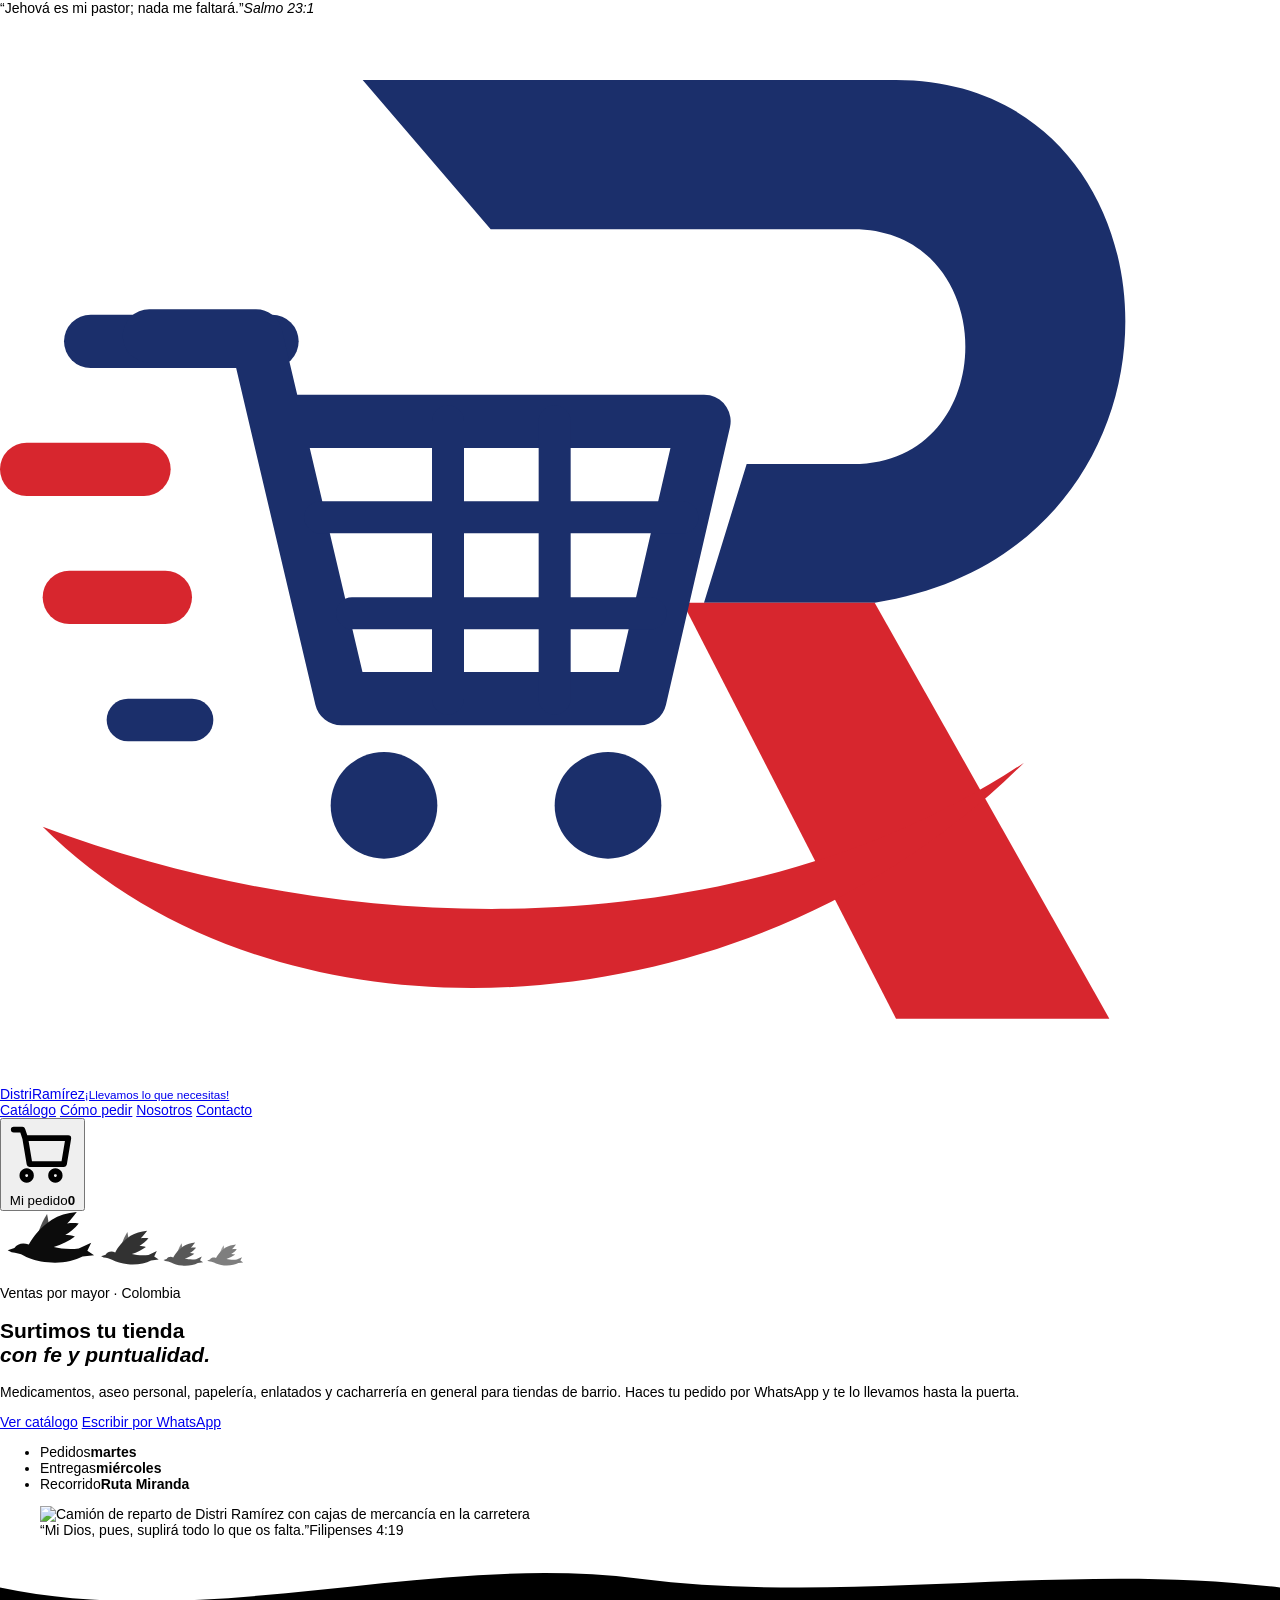
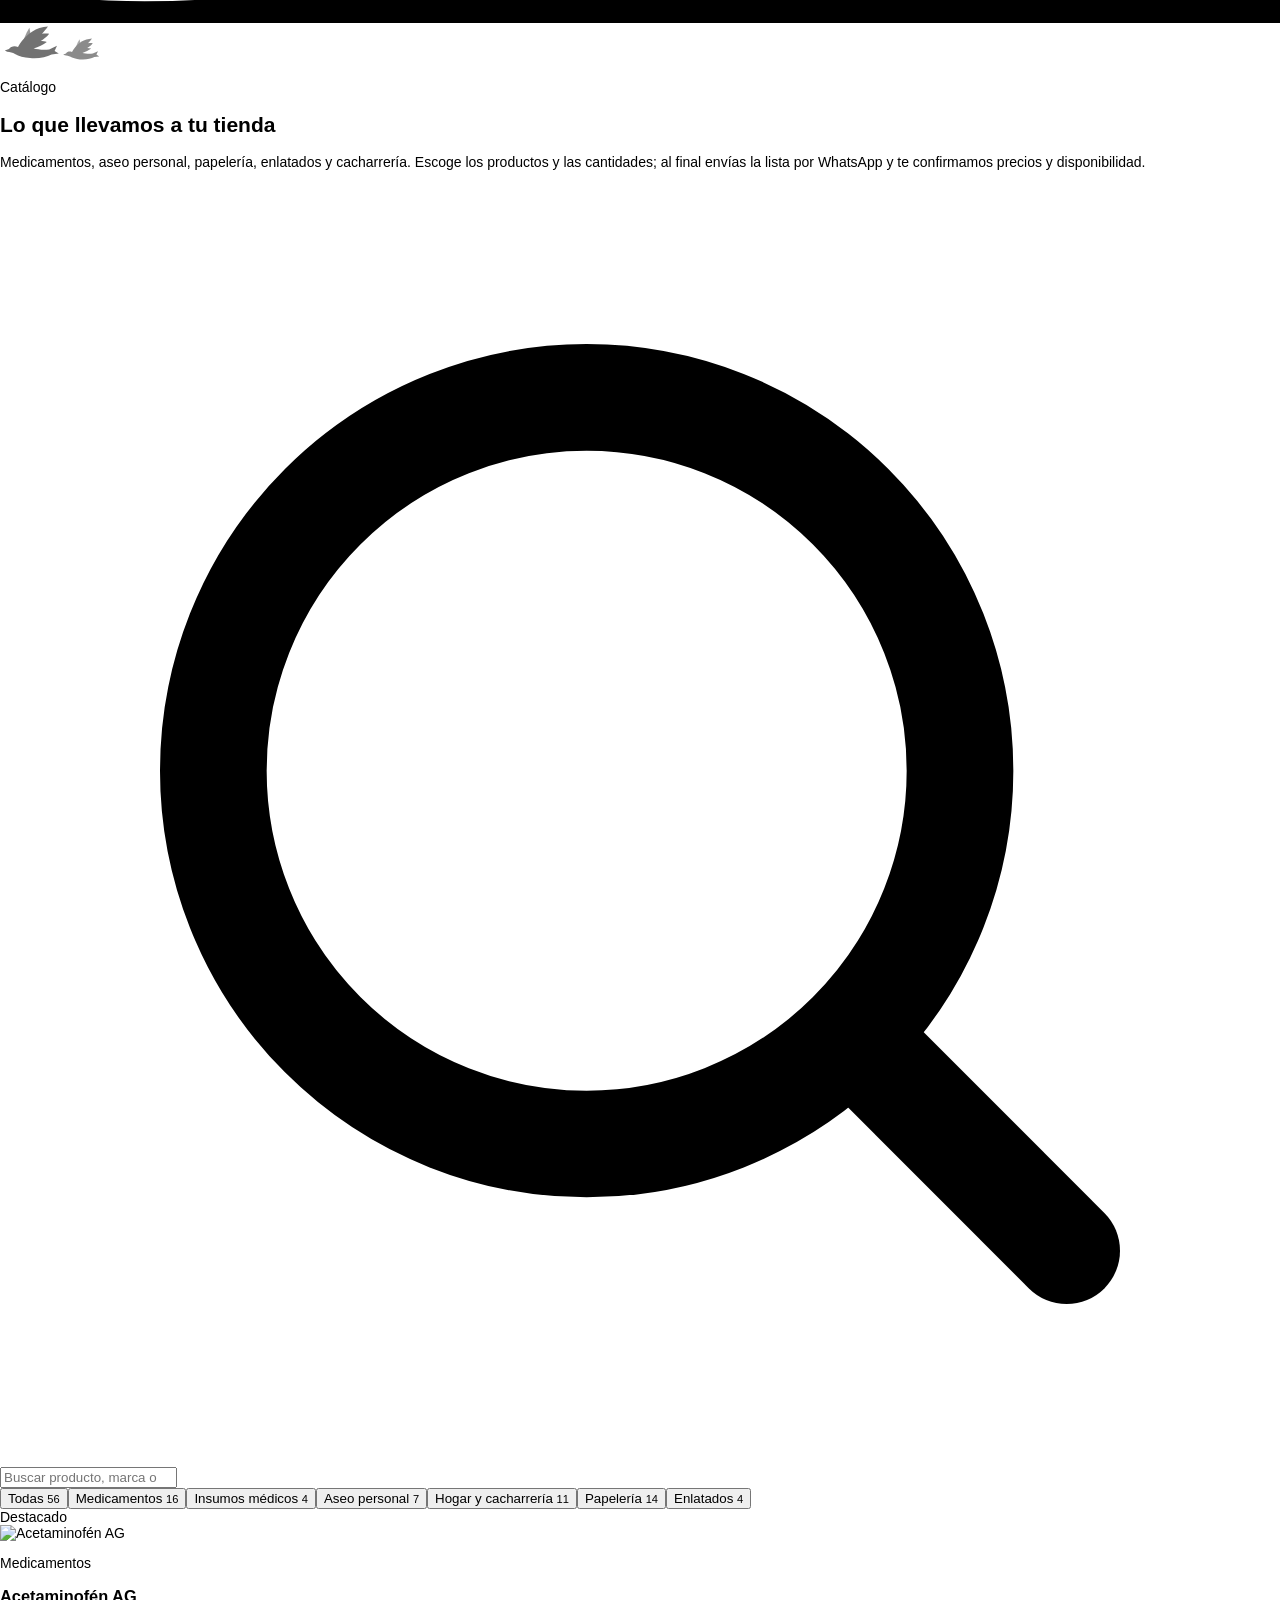
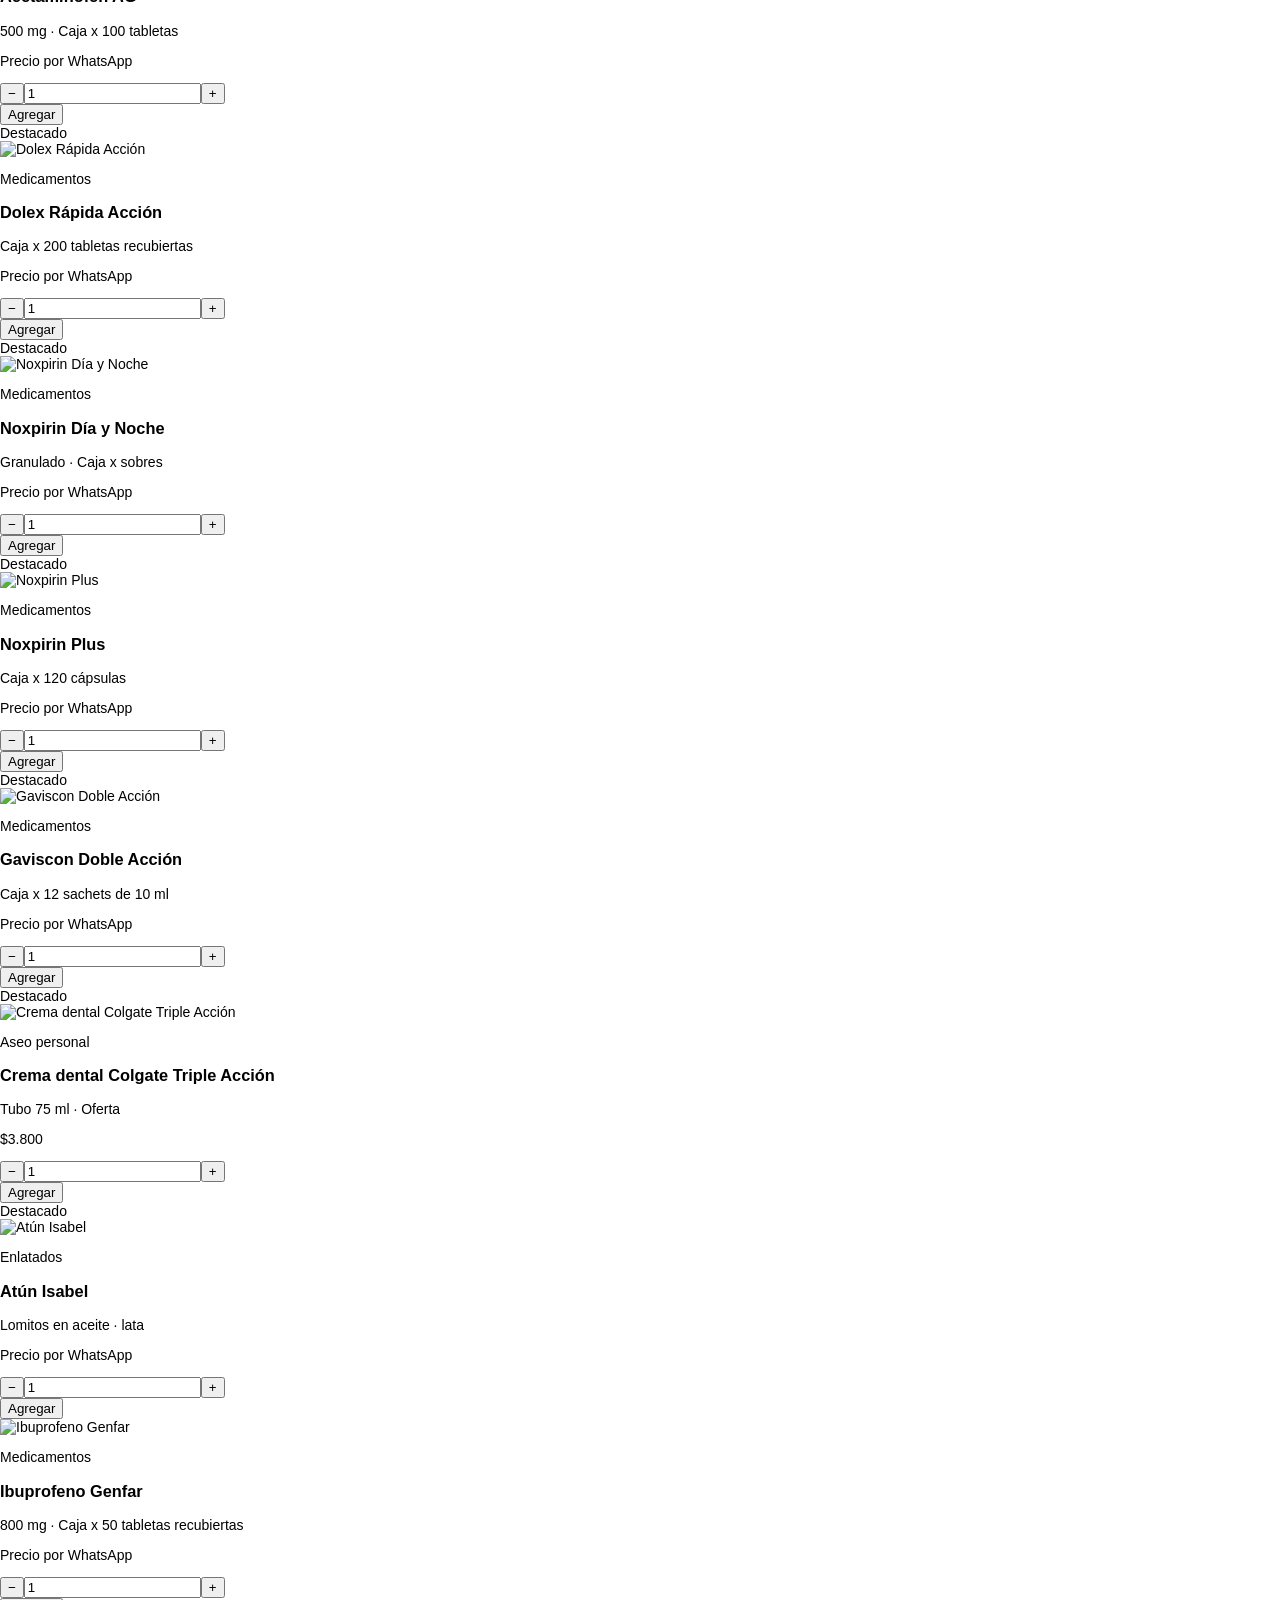
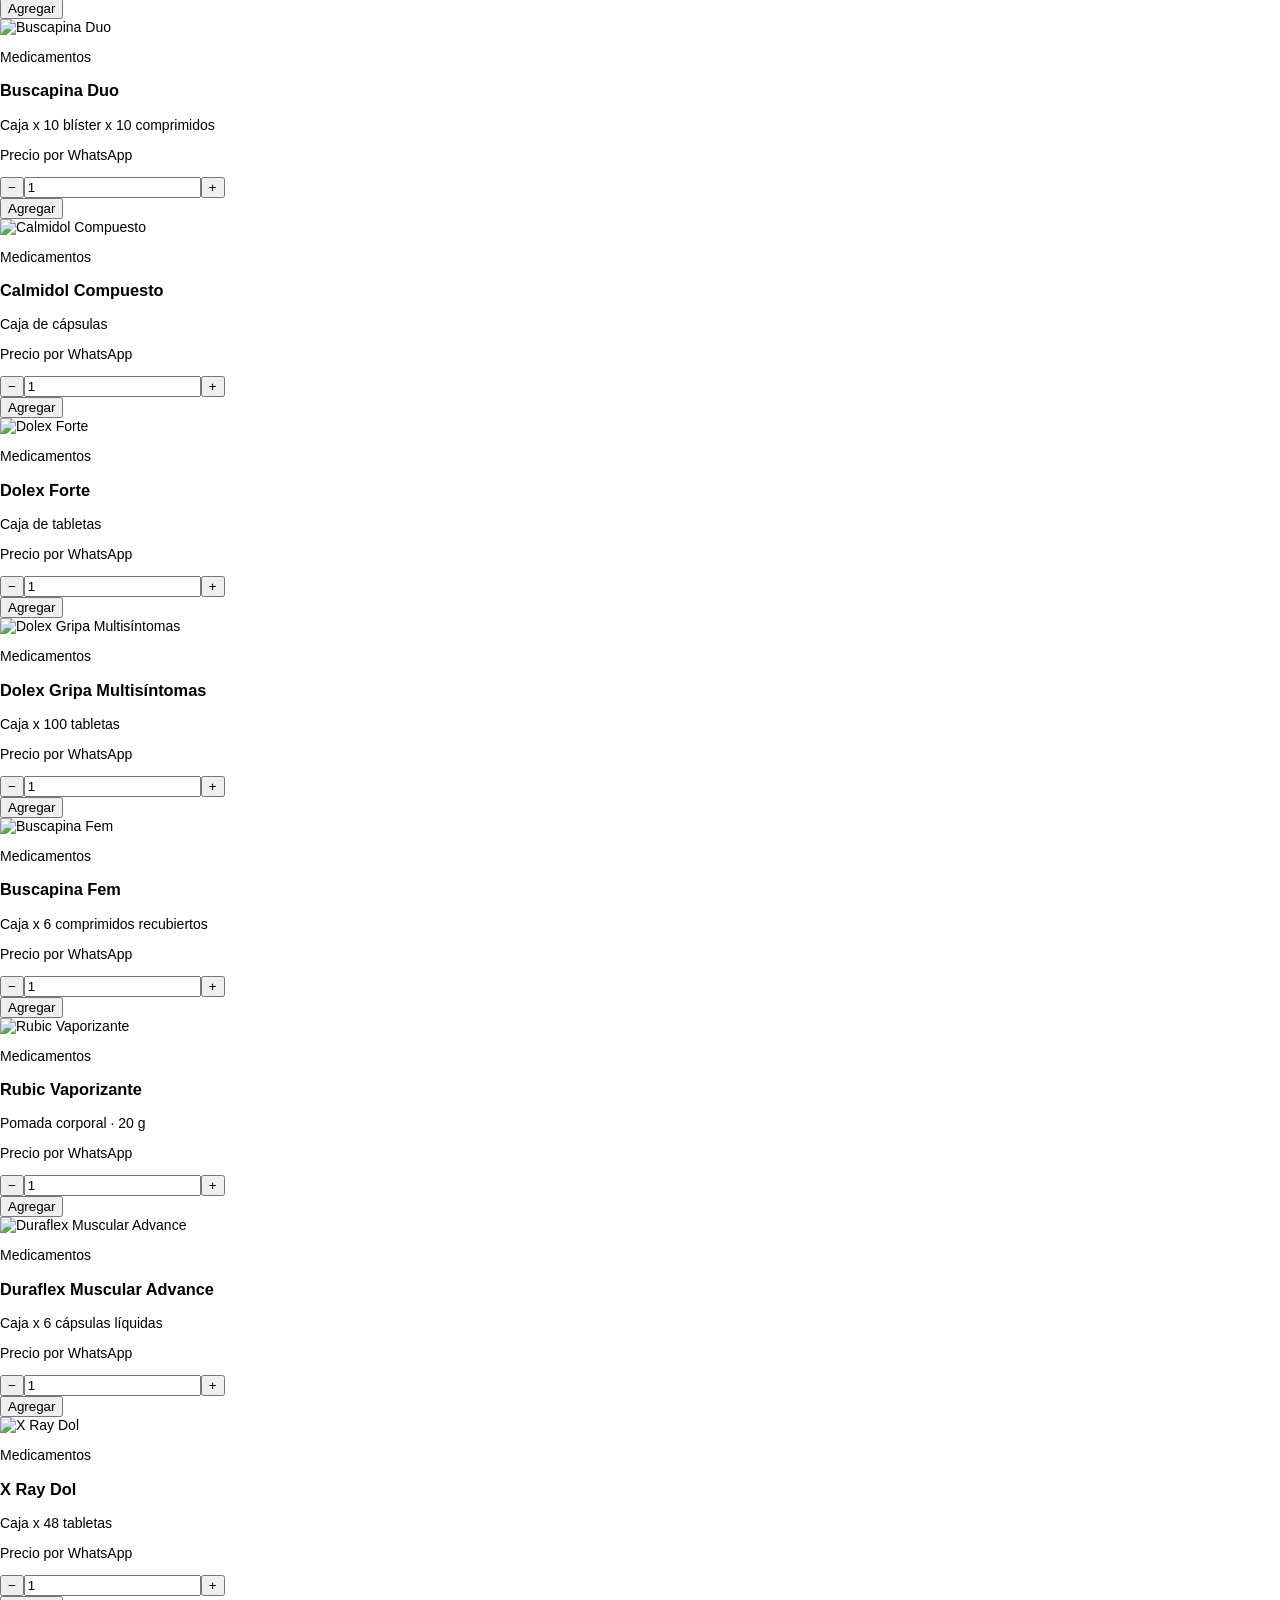
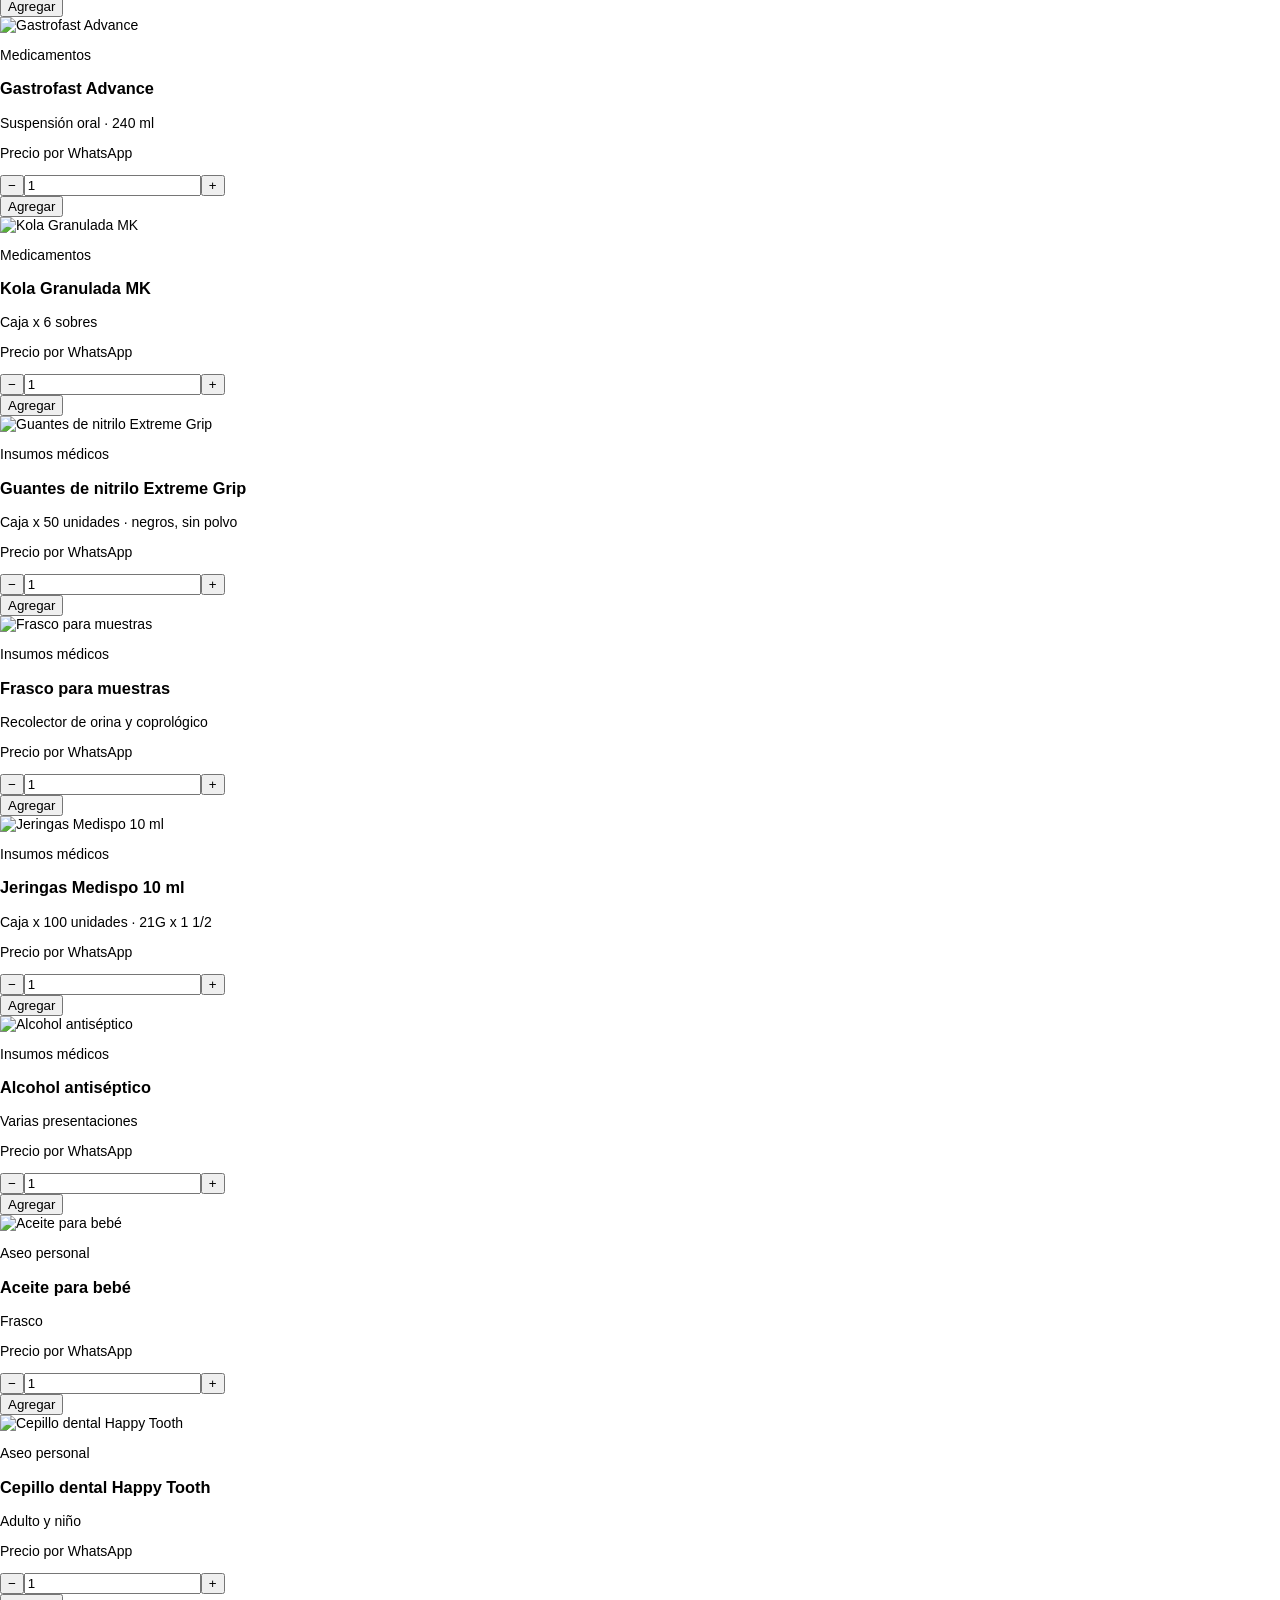
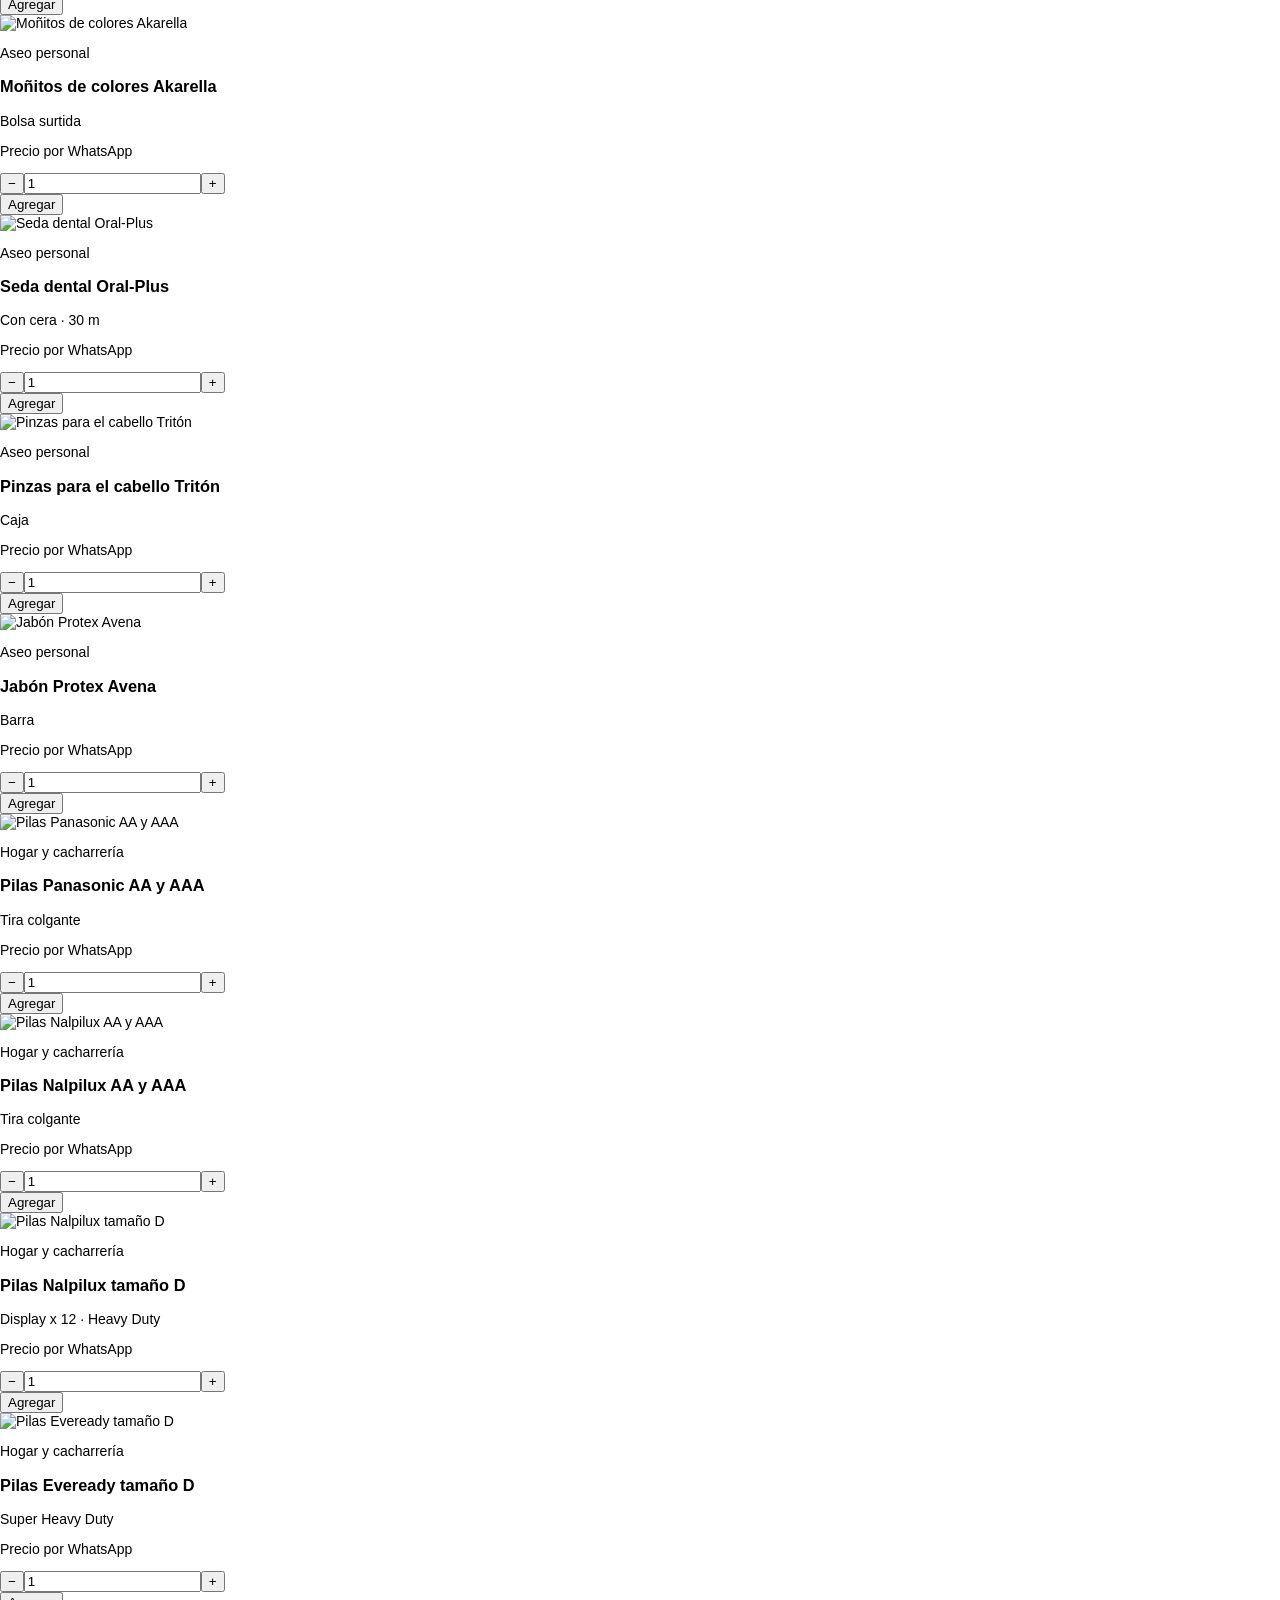
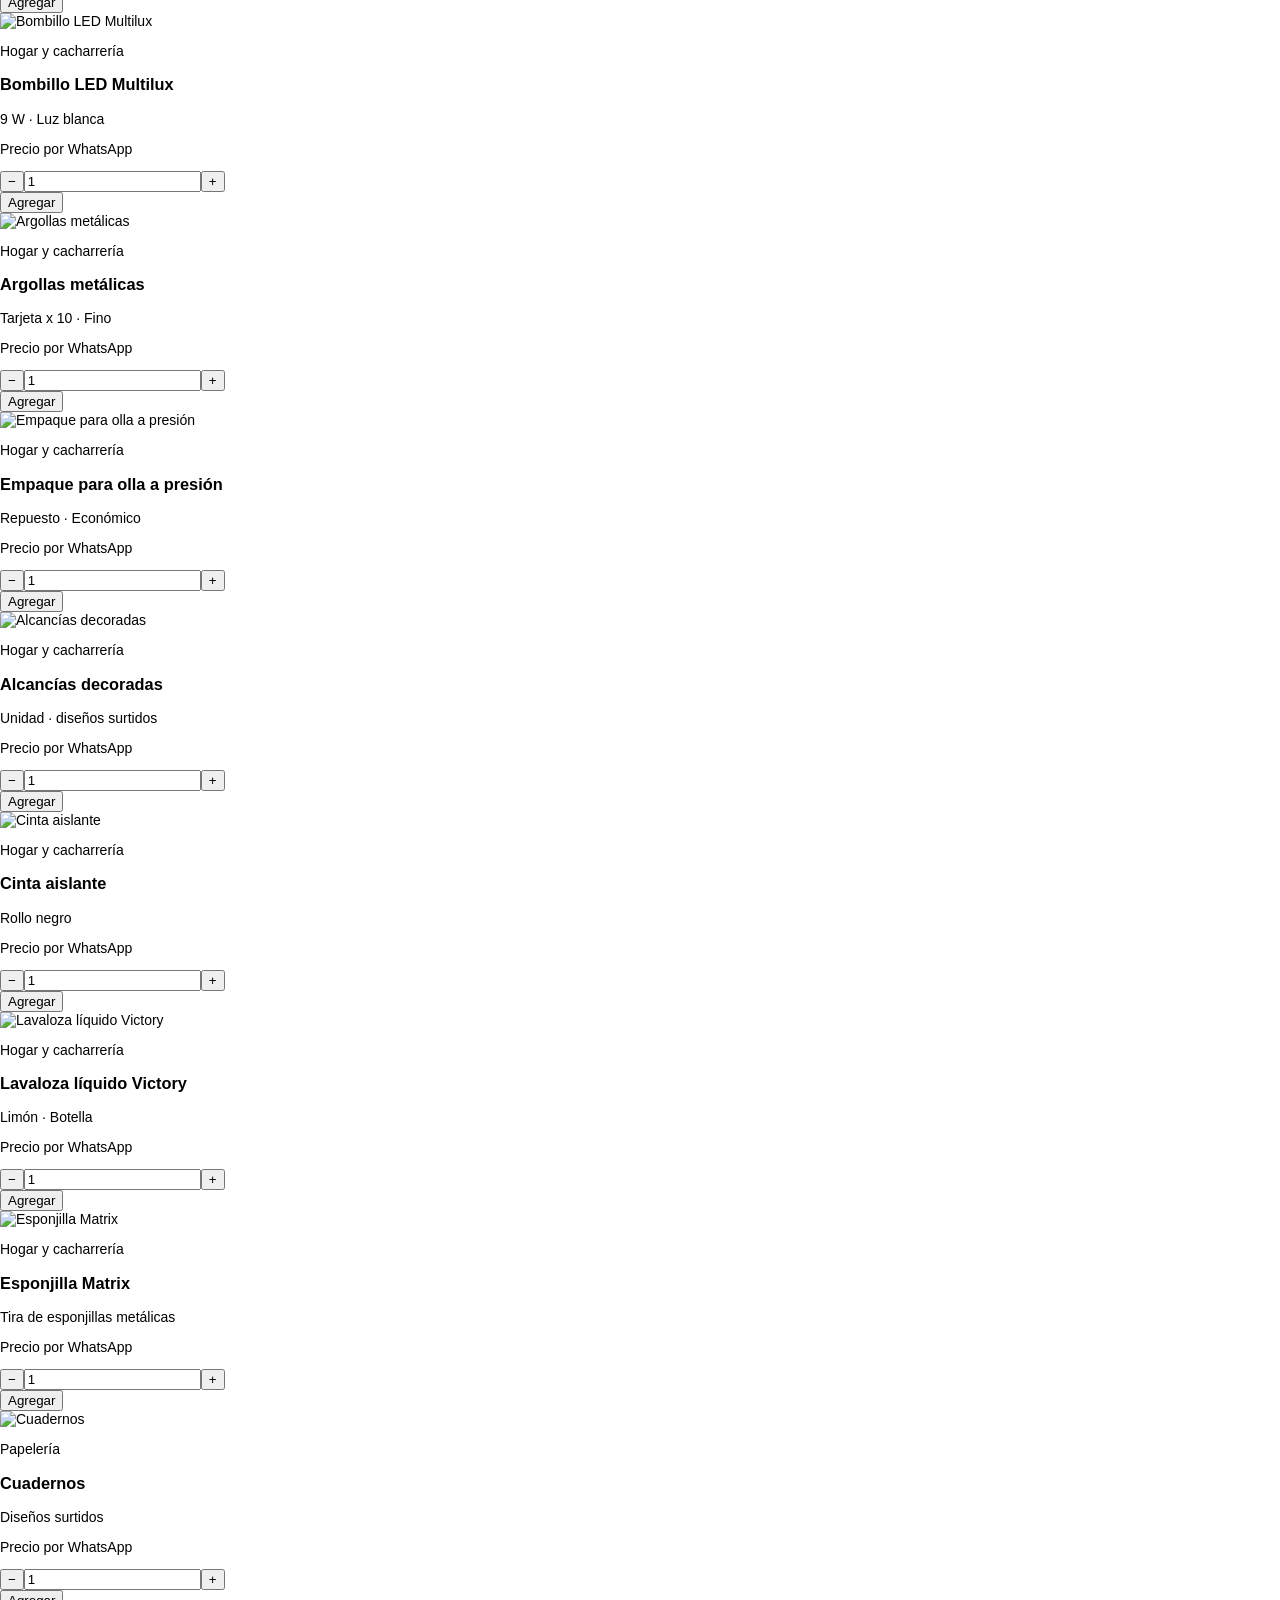
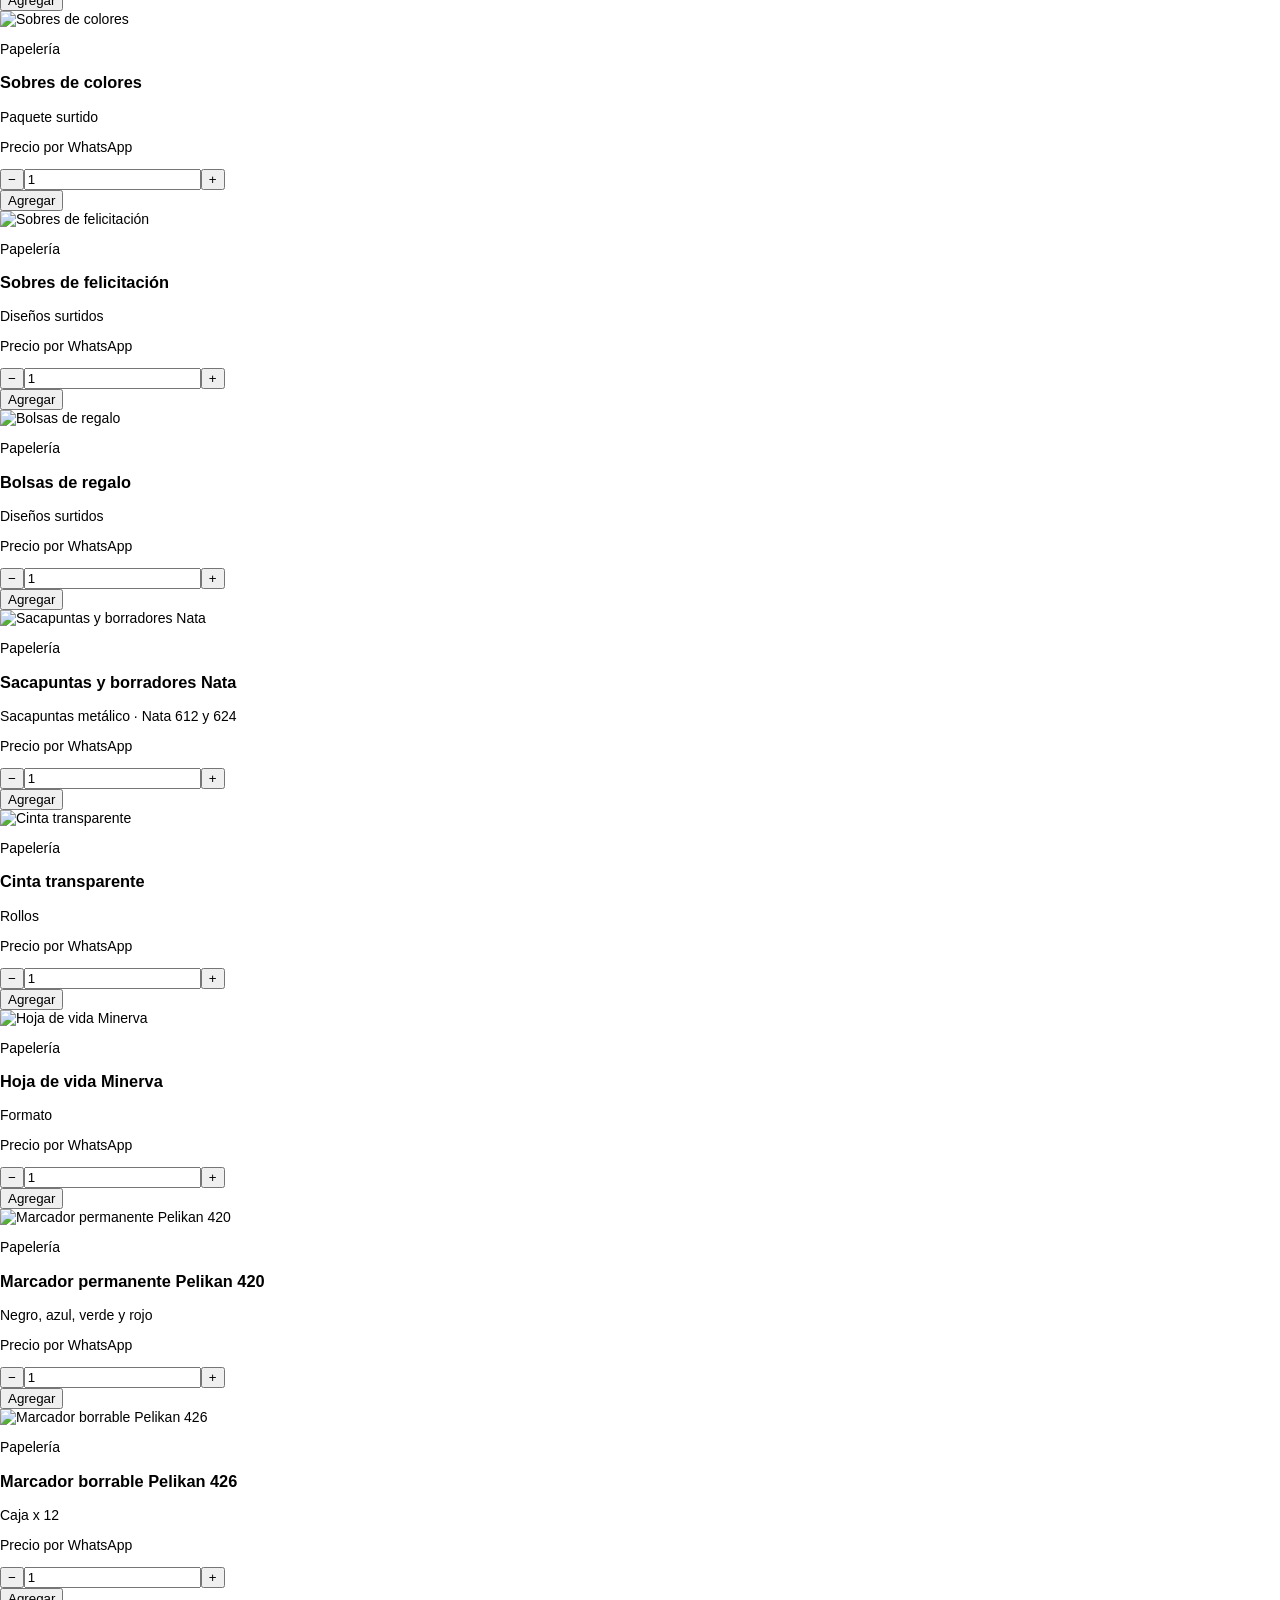
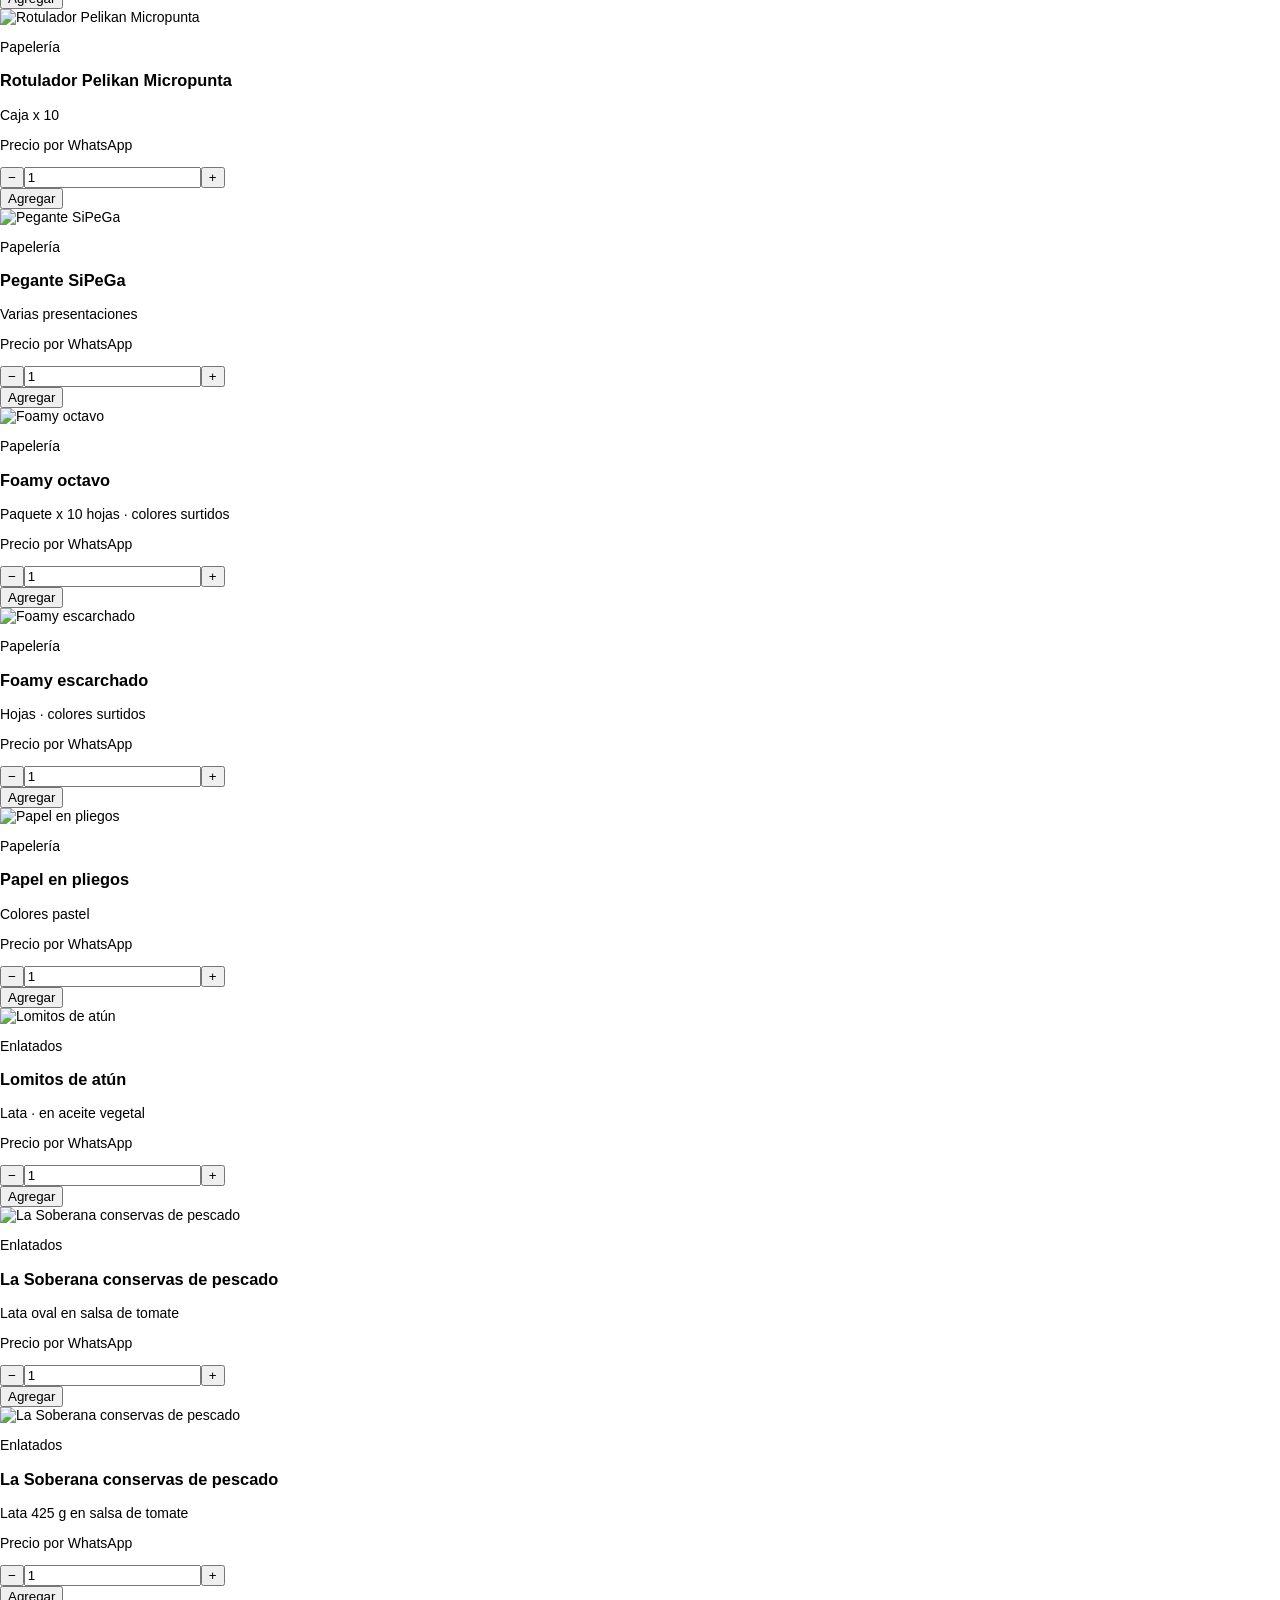
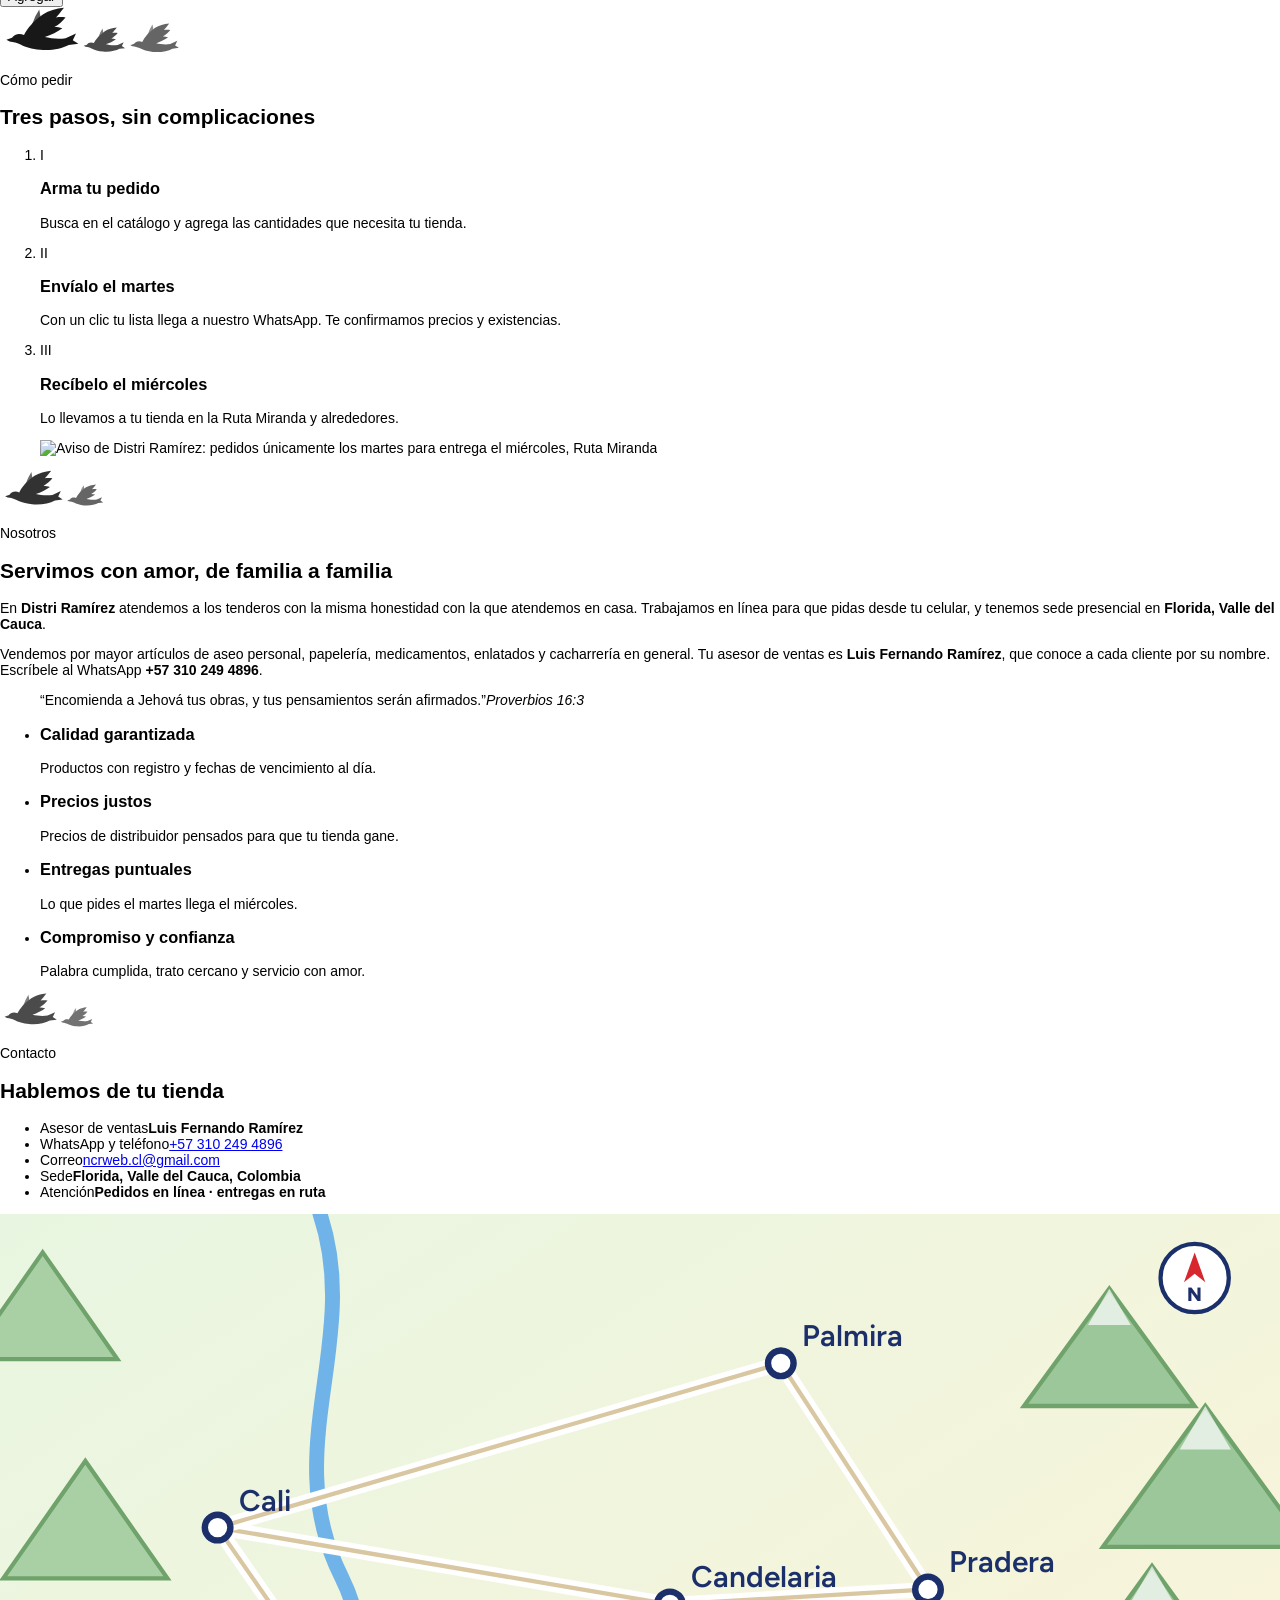
==== index.html @ 51fc9fd4 "Add files via upload" ====
<!doctype html><html><head><meta charset=utf8><meta name=viewport content="width=device-width,initial-scale=1,viewport-fit=cover"><style>:root{color-scheme:light;box-sizing:border-box;padding-top:env(safe-area-inset-top,0px);padding-bottom:env(safe-area-inset-bottom,0px)}html{scroll-padding-top:env(safe-area-inset-top,0px)}body{margin:0;padding:0;font:14px -apple-system,BlinkMacSystemFont,sans-serif;background:#fff;color:#000}img{max-width:100%}[hidden]:not([hidden=until-found i]){display:none!important}</style></head><body>
<title>Distri Ramírez</title>
<meta name="description" content="Distri Ramírez: distribuidora de medicamentos de venta libre, insumos y despensa para tiendas de barrio en Colombia. Sede en Florida, Valle del Cauca. Pedidos por WhatsApp.">
<meta name="theme-color" content="#18233f">
<meta property="og:title" content="Distri Ramírez · ¡Llevamos lo que necesitas!">
<meta property="og:description" content="Surtimos tu tienda con fe y puntualidad. Pedidos por WhatsApp.">
<meta property="og:image" content="img/camion-portada.jpg">
<link rel="icon" href="img/logo.svg" type="image/svg+xml">
<link rel="preconnect" href="https://fonts.googleapis.com">
<link rel="preconnect" href="https://fonts.gstatic.com" crossorigin>
<link href="https://fonts.googleapis.com/css2?family=Cormorant+Garamond:ital,wght@0,500;0,600;0,700;1,500;1,600&family=Figtree:ital,wght@0,400;0,500;0,600;0,700;1,700;1,800;1,900&display=swap" rel="stylesheet">
<link rel="stylesheet" href="css/estilos.css">

<div class="cinta">
  <span>“Jehová es mi pastor; nada me faltará.”</span><em>Salmo 23:1</em>
</div>

<header class="cabecera">
  <a class="marca" href="#inicio" aria-label="Distri Ramírez, inicio">
    <svg class="marca-r" viewBox="0 0 120 100" aria-hidden="true"><g fill="#d7262e"><rect x="0" y="40" width="16" height="5" rx="2.5"/><rect x="4" y="52" width="14" height="5" rx="2.5"/></g><g fill="#1b2f6b"><rect x="6" y="28" width="22" height="5" rx="2.5"/><rect x="10" y="64" width="10" height="4" rx="2"/></g><path d="M34 6H84C112 6 114 50 82 55H66L70 42H80C94 42 94 20 80 20H46Z" fill="#1b2f6b"/><path d="M64 55H82L104 94H84Z" fill="#d7262e"/><path d="M4 76C26 98 70 96 96 70C72 86 36 88 4 76Z" fill="#d7262e"/><g fill="none" stroke="#1b2f6b" stroke-width="5" stroke-linejoin="round" stroke-linecap="round"><path d="M14 30H24L32 64H60L66 38H27"/><path d="M30 47H64M33 56H61M42 38V64M52 38V64" stroke-width="3"/></g><circle cx="36" cy="74" r="5" fill="#1b2f6b"/><circle cx="57" cy="74" r="5" fill="#1b2f6b"/></svg>
    <span class="marca-texto"><span class="m-distri">Distri</span><span class="m-ramirez">Ramírez</span><small>¡Llevamos lo que necesitas!</small></span>
  </a>
  <nav class="menu" aria-label="Principal">
    <a href="#catalogo">Catálogo</a>
    <a href="#como-pedir">Cómo pedir</a>
    <a href="#nosotros">Nosotros</a>
    <a href="#contacto">Contacto</a>
  </nav>
  <button class="btn-pedido" id="abrirPedido" aria-label="Ver mi pedido">
    <svg viewBox="0 0 24 24" aria-hidden="true"><path d="M6 6h15l-1.5 9h-12zM6 6L5 3H2m6 16a1.5 1.5 0 1 0 0 .01M18 19a1.5 1.5 0 1 0 0 .01" fill="none" stroke="currentColor" stroke-width="2" stroke-linecap="round" stroke-linejoin="round"/></svg>
    <span>Mi pedido</span><b id="contador">0</b>
  </button>
</header>

<main id="inicio">

  <div class="cielo">
  <svg width="0" height="0" style="position:absolute" aria-hidden="true"><defs><symbol id="paloma" viewBox="0 0 100 60"><path opacity=".72" d="M36 38 C38 26 42 14 49 3 C51 12 52 22 50 32 Z"/><path d="M8 41 L15 38.5 C18 34 24 32.5 30 35 C34 27 42 17 54 9 C61 4.5 70 2 80 1 C76 6 73 10 70 13 C74 12.5 78 12.5 82 13 C78 18 73 22 68 25 C71 25 75 25.5 78 26.5 C72 31 64 35 56 37.5 C63 39 72 40.5 82 39 L95 33 L91 41.5 L98 46 L86 47.5 C77 52 64 55 50 53.5 C40 52.5 31 50 25 46.5 C21 44.5 17 43.5 12 43 Z"/></symbol></defs></svg><div class="palomas-capa" aria-hidden="true"><svg class="paloma" style="left:42%;top:8%;width:96px;opacity:0.95" viewBox="0 0 100 60"><use href="#paloma"/></svg><svg class="paloma vuelta" style="left:78%;top:4%;width:64px;opacity:0.8" viewBox="0 0 100 60"><use href="#paloma"/></svg><svg class="paloma" style="left:88%;top:30%;width:44px;opacity:0.65" viewBox="0 0 100 60"><use href="#paloma"/></svg><svg class="paloma vuelta" style="left:6%;top:70%;width:40px;opacity:0.5" viewBox="0 0 100 60"><use href="#paloma"/></svg></div>
  <section class="portada">
    <div class="portada-texto">
      <p class="sobretitulo">Ventas por mayor · Colombia</p>
      <h1>Surtimos tu tienda<br><i>con fe y puntualidad.</i></h1>
      <p class="intro">Medicamentos, aseo personal, papelería, enlatados y cacharrería en general para tiendas de barrio. Haces tu pedido por WhatsApp y te lo llevamos hasta la puerta.</p>
      <div class="acciones">
        <a class="btn btn-oro" href="#catalogo">Ver catálogo</a>
        <a class="btn btn-linea" id="waPortada" href="#" target="_blank" rel="noopener">Escribir por WhatsApp</a>
      </div>
      <ul class="calendario">
        <li><span>Pedidos</span><strong data-cfg="diaPedidos">martes</strong></li>
        <li><span>Entregas</span><strong data-cfg="diaEntrega">miércoles</strong></li>
        <li><span>Recorrido</span><strong data-cfg="ruta">Ruta Miranda</strong></li>
      </ul>
    </div>
    <figure class="portada-vitral">
      <span class="foto-brillo"><img class="foto-camion" src="img/camion-portada.jpg" alt="Camión de reparto de Distri Ramírez con cajas de mercancía en la carretera" width="1230" height="735"><span class="sol-brillo" aria-hidden="true"></span><span class="destello" aria-hidden="true"></span></span>
      <figcaption>“Mi Dios, pues, suplirá todo lo que os falta.”<span>Filipenses 4:19</span></figcaption>
    </figure>
  </section>
  <svg class="ola" viewBox="0 0 1440 80" preserveAspectRatio="none" aria-hidden="true"><path d="M0 40 C240 90 480 0 720 30 C960 60 1200 10 1440 40 V80 H0Z"/></svg>
</div>

  <div class="banda banda-catalogo">
  <div class="rayos"></div><div class="palomas-capa" aria-hidden="true"><svg class="paloma vuelta" style="left:86%;top:3%;width:60px;opacity:0.55" viewBox="0 0 100 60"><use href="#paloma"/></svg><svg class="paloma" style="left:3%;top:10%;width:40px;opacity:0.45" viewBox="0 0 100 60"><use href="#paloma"/></svg></div>
  <section class="seccion" id="catalogo">
    <div class="titulo-seccion">
      <p class="sobretitulo">Catálogo</p>
      <h2>Lo que llevamos a tu tienda</h2>
      <p>Medicamentos, aseo personal, papelería, enlatados y cacharrería. Escoge los productos y las cantidades; al final envías la lista por WhatsApp y te confirmamos precios y disponibilidad.</p>
    </div>

    <div id="avisoBorrador" class="aviso-borrador" hidden>
      Estás viendo cambios que aún no se han publicado (solo se ven en este equipo).
      <a href="admin.html">Ir a administración</a>
    </div>

    <div class="herramientas">
      <label class="buscador">
        <svg viewBox="0 0 24 24" aria-hidden="true"><circle cx="11" cy="11" r="7" fill="none" stroke="currentColor" stroke-width="2"/><path d="M20 20l-4-4" stroke="currentColor" stroke-width="2" stroke-linecap="round"/></svg>
        <input id="buscar" type="search" placeholder="Buscar producto, marca o presentación…" aria-label="Buscar producto">
      </label>
    </div>
    <div class="categorias" id="categorias" role="tablist" aria-label="Categorías"></div>

    <div class="rejilla" id="rejilla" aria-live="polite"></div>
    <p class="vacio" id="vacio" hidden>No encontramos productos con esa búsqueda. Pregúntanos por WhatsApp: si lo necesitas, lo conseguimos.</p>
  </section>
  </div>

  <div class="banda banda-pasos">
  <div class="rayos"></div><div class="palomas-capa" aria-hidden="true"><svg class="paloma vuelta" style="left:80%;top:6%;width:80px;opacity:0.9" viewBox="0 0 100 60"><use href="#paloma"/></svg><svg class="paloma" style="left:66%;top:16%;width:46px;opacity:0.7" viewBox="0 0 100 60"><use href="#paloma"/></svg><svg class="paloma" style="left:4%;top:8%;width:54px;opacity:0.6" viewBox="0 0 100 60"><use href="#paloma"/></svg></div>
  <section class="seccion pasos-seccion" id="como-pedir">
    <div class="titulo-seccion">
      <p class="sobretitulo">Cómo pedir</p>
      <h2>Tres pasos, sin complicaciones</h2>
    </div>
    <div class="pasos-cuerpo">
      <ol class="pasos">
        <li>
          <span class="num">I</span>
          <h3>Arma tu pedido</h3>
          <p>Busca en el catálogo y agrega las cantidades que necesita tu tienda.</p>
        </li>
        <li>
          <span class="num">II</span>
          <h3>Envíalo el <span data-cfg="diaPedidos">martes</span></h3>
          <p>Con un clic tu lista llega a nuestro WhatsApp. Te confirmamos precios y existencias.</p>
        </li>
        <li>
          <span class="num">III</span>
          <h3>Recíbelo el <span data-cfg="diaEntrega">miércoles</span></h3>
          <p>Lo llevamos a tu tienda en la <span data-cfg="ruta">Ruta Miranda</span> y alrededores.</p>
        </li>
      </ol>
      <figure class="volante">
        <img src="img/aviso-ruta-miranda.jpg" alt="Aviso de Distri Ramírez: pedidos únicamente los martes para entrega el miércoles, Ruta Miranda" loading="lazy">
      </figure>
    </div>
  </section>
  </div>

  <div class="banda banda-nosotros">
  <div class="rayos"></div><div class="palomas-capa" aria-hidden="true"><svg class="paloma vuelta" style="left:88%;top:6%;width:64px;opacity:0.8" viewBox="0 0 100 60"><use href="#paloma"/></svg><svg class="paloma" style="left:46%;top:4%;width:40px;opacity:0.6" viewBox="0 0 100 60"><use href="#paloma"/></svg></div>
  <section class="seccion nosotros" id="nosotros">
    <div class="nosotros-texto">
      <p class="sobretitulo">Nosotros</p>
      <h2>Servimos con amor, de familia a familia</h2>
      <p>En <strong data-cfg="nombre">Distri Ramírez</strong> atendemos a los tenderos con la misma honestidad con la que atendemos en casa. Trabajamos en línea para que pidas desde tu celular, y tenemos sede presencial en <strong data-cfg="sede">Florida, Valle del Cauca</strong>.</p>
      <p>Vendemos por mayor artículos de aseo personal, papelería, medicamentos, enlatados y cacharrería en general. Tu asesor de ventas es <strong data-cfg="propietario">Luis Fernando Ramírez</strong>, que conoce a cada cliente por su nombre. Escríbele al WhatsApp <strong data-cfg="telefonoVisible">+57 310 249 4896</strong>.</p>
      <blockquote>“Encomienda a Jehová tus obras, y tus pensamientos serán afirmados.”<cite>Proverbios 16:3</cite></blockquote>
    </div>
    <ul class="valores">
      <li><h3>Calidad garantizada</h3><p>Productos con registro y fechas de vencimiento al día.</p></li>
      <li><h3>Precios justos</h3><p>Precios de distribuidor pensados para que tu tienda gane.</p></li>
      <li><h3>Entregas puntuales</h3><p>Lo que pides el <span data-cfg="diaPedidos">martes</span> llega el <span data-cfg="diaEntrega">miércoles</span>.</p></li>
      <li><h3>Compromiso y confianza</h3><p>Palabra cumplida, trato cercano y servicio con amor.</p></li>
    </ul>
  </section>
  </div>

  <div class="banda banda-contacto">
  <div class="rayos"></div><div class="palomas-capa" aria-hidden="true"><svg class="paloma vuelta" style="left:84%;top:8%;width:58px;opacity:0.7" viewBox="0 0 100 60"><use href="#paloma"/></svg><svg class="paloma" style="left:70%;top:3%;width:36px;opacity:0.55" viewBox="0 0 100 60"><use href="#paloma"/></svg></div>
  <section class="seccion contacto" id="contacto">
    <div class="titulo-seccion">
      <p class="sobretitulo">Contacto</p>
      <h2>Hablemos de tu tienda</h2>
    </div>
    <div class="contacto-cuerpo">
      <ul class="datos">
        <li><span>Asesor de ventas</span><strong data-cfg="propietario">Luis Fernando Ramírez</strong></li>
        <li><span>WhatsApp y teléfono</span><a id="lnkTel" href="#" data-cfg="telefonoVisible">+57 310 249 4896</a></li>
        <li><span>Correo</span><a id="lnkCorreo" href="#" data-cfg="correo">ncrweb.cl@gmail.com</a></li>
        <li><span>Sede</span><strong><span data-cfg="sede">Florida, Valle del Cauca</span>, <span data-cfg="pais">Colombia</span></strong></li>
        <li><span>Atención</span><strong>Pedidos en línea · entregas en ruta</strong></li>
      </ul>
      <div class="mapa"><svg class="mapa-svg" viewBox="0 0 600 400" role="img" aria-label="Mapa de la zona: Florida, Valle del Cauca, con la Ruta Miranda"><defs><linearGradient id="valle" x1="0" y1="0" x2="1" y2="1"><stop offset="0" stop-color="#e8f6e1"/><stop offset="1" stop-color="#fdf3d8"/></linearGradient></defs><rect width="600" height="400" fill="url(#valle)"/><path d="M480 90 L520 35 L560 90Z" fill="#9cc79a" stroke="#6fa36b" stroke-width="2"/><path d="M510 52 L520 35 L530 52Z" fill="#fff" opacity=".7"/><path d="M517.0 156.0 L565 90.0 L613.0 156.0Z" fill="#9cc79a" stroke="#6fa36b" stroke-width="2"/><path d="M553.0 110.4 L565 90.0 L577.0 110.4Z" fill="#fff" opacity=".7"/><path d="M500 220 L540 165 L580 220Z" fill="#9cc79a" stroke="#6fa36b" stroke-width="2"/><path d="M530 182 L540 165 L550 182Z" fill="#fff" opacity=".7"/><path d="M528.0 299.0 L580 227.5 L632.0 299.0Z" fill="#9cc79a" stroke="#6fa36b" stroke-width="2"/><path d="M567.0 249.6 L580 227.5 L593.0 249.6Z" fill="#fff" opacity=".7"/><path d="M486.0 363.0 L530 302.5 L574.0 363.0Z" fill="#9cc79a" stroke="#6fa36b" stroke-width="2"/><path d="M519.0 321.2 L530 302.5 L541.0 321.2Z" fill="#fff" opacity=".7"/><path d="M545 410 L585 355 L625 410Z" fill="#9cc79a" stroke="#6fa36b" stroke-width="2"/><path d="M575 372 L585 355 L595 372Z" fill="#fff" opacity=".7"/><path d="M-15 68 L20 18 L55 68Z" fill="#a9cfa5" stroke="#6fa36b" stroke-width="2"/><path d="M1.5 170.8 L40 115.8 L78.5 170.8Z" fill="#a9cfa5" stroke="#6fa36b" stroke-width="2"/><path d="M-20 278 L15 228 L50 278Z" fill="#a9cfa5" stroke="#6fa36b" stroke-width="2"/><path d="M150 0 C170 60 130 110 160 170 C190 230 140 290 175 350 C185 370 180 390 185 400" fill="none" stroke="#6fb3e8" stroke-width="7" stroke-linecap="round"/><text x="120" y="330" transform="rotate(-80 120 330)" font-family="Figtree,Arial,sans-serif" font-size="12" font-style="italic" fill="#3f86c4">Río Cauca</text><path d="M102 147 L314 183" stroke="#fff" stroke-width="7" stroke-linecap="round"/><path d="M102 147 L314 183" stroke="#d8c7a0" stroke-width="2"/><path d="M314 183 L435 176" stroke="#fff" stroke-width="7" stroke-linecap="round"/><path d="M314 183 L435 176" stroke="#d8c7a0" stroke-width="2"/><path d="M366 70 L435 176" stroke="#fff" stroke-width="7" stroke-linecap="round"/><path d="M366 70 L435 176" stroke="#d8c7a0" stroke-width="2"/><path d="M102 147 L366 70" stroke="#fff" stroke-width="7" stroke-linecap="round"/><path d="M102 147 L366 70" stroke="#d8c7a0" stroke-width="2"/><path d="M435 176 L445 260" stroke="#fff" stroke-width="7" stroke-linecap="round"/><path d="M435 176 L445 260" stroke="#d8c7a0" stroke-width="2"/><path d="M102 147 L234 337" stroke="#fff" stroke-width="7" stroke-linecap="round"/><path d="M102 147 L234 337" stroke="#d8c7a0" stroke-width="2"/><path d="M234 337 L452 322" stroke="#fff" stroke-width="7" stroke-linecap="round"/><path d="M234 337 L452 322" stroke="#d8c7a0" stroke-width="2"/><path d="M445 260 L452 322" stroke="#d7262e" stroke-width="5" stroke-dasharray="10 7" stroke-linecap="round"/><g transform="translate(330 295)"><rect x="0" y="-13" width="104" height="24" rx="12" fill="#d7262e"/><text x="52" y="4" text-anchor="middle" font-family="Figtree,Arial,sans-serif" font-weight="700" font-size="12.5" fill="#fff">Ruta Miranda</text></g><circle cx="102" cy="147" r="6" fill="#fff" stroke="#1b2f6b" stroke-width="3"/><text x="112" y="139" font-family="Figtree,Arial,sans-serif" font-weight="600" font-size="14" fill="#1b2f6b">Cali</text><circle cx="366" cy="70" r="6" fill="#fff" stroke="#1b2f6b" stroke-width="3"/><text x="376" y="62" font-family="Figtree,Arial,sans-serif" font-weight="600" font-size="14" fill="#1b2f6b">Palmira</text><circle cx="314" cy="183" r="6" fill="#fff" stroke="#1b2f6b" stroke-width="3"/><text x="324" y="175" font-family="Figtree,Arial,sans-serif" font-weight="600" font-size="14" fill="#1b2f6b">Candelaria</text><circle cx="435" cy="176" r="6" fill="#fff" stroke="#1b2f6b" stroke-width="3"/><text x="445" y="168" font-family="Figtree,Arial,sans-serif" font-weight="600" font-size="14" fill="#1b2f6b">Pradera</text><circle cx="452" cy="322" r="6" fill="#fff" stroke="#1b2f6b" stroke-width="3"/><text x="462" y="314" font-family="Figtree,Arial,sans-serif" font-weight="600" font-size="14" fill="#1b2f6b">Miranda</text><circle cx="234" cy="337" r="6" fill="#fff" stroke="#1b2f6b" stroke-width="3"/><text x="244" y="329" font-family="Figtree,Arial,sans-serif" font-weight="600" font-size="14" fill="#1b2f6b">Puerto Tejada</text><g transform="translate(445 260)"><ellipse cx="0" cy="2" rx="12" ry="4" fill="#000" opacity=".2"/><path d="M0 0 C-6 -14 -18 -22 -18 -36 A18 18 0 0 1 18 -36 C18 -22 6 -14 0 0Z" fill="#d7262e" stroke="#fff" stroke-width="3"/><circle cx="0" cy="-36" r="7" fill="#fff"/></g><g transform="translate(275 202)"><rect width="146" height="44" rx="10" fill="#1b2f6b"/><text x="12" y="19" font-family="Figtree,Arial,sans-serif" font-weight="800" font-size="15" fill="#fff">Florida, Valle</text><text x="12" y="35" font-family="Figtree,Arial,sans-serif" font-size="11.5" fill="#ffe08a">Sede Distri Ramírez</text></g><g transform="translate(560 30)"><circle r="16" fill="#fff" stroke="#1b2f6b" stroke-width="2"/><path d="M0 -12 L5 2 L0 -2 L-5 2Z" fill="#d7262e"/><text y="11" text-anchor="middle" font-family="Figtree,Arial,sans-serif" font-weight="800" font-size="9" fill="#1b2f6b">N</text></g></svg><a class="btn btn-oro mapa-btn" href="https://www.google.com/maps/search/?api=1&query=Florida%2C+Valle+del+Cauca%2C+Colombia" target="_blank" rel="noopener">Abrir en Google Maps</a></div>
    </div>
  </section>
  </div>
</main>

<footer class="pie">
  <div class="pie-logo"><svg class="marca-r" viewBox="0 0 120 100" aria-hidden="true"><g fill="#d7262e"><rect x="0" y="40" width="16" height="5" rx="2.5"/><rect x="4" y="52" width="14" height="5" rx="2.5"/></g><g fill="#1b2f6b"><rect x="6" y="28" width="22" height="5" rx="2.5"/><rect x="10" y="64" width="10" height="4" rx="2"/></g><path d="M34 6H84C112 6 114 50 82 55H66L70 42H80C94 42 94 20 80 20H46Z" fill="#1b2f6b"/><path d="M64 55H82L104 94H84Z" fill="#d7262e"/><path d="M4 76C26 98 70 96 96 70C72 86 36 88 4 76Z" fill="#d7262e"/><g fill="none" stroke="#1b2f6b" stroke-width="5" stroke-linejoin="round" stroke-linecap="round"><path d="M14 30H24L32 64H60L66 38H27"/><path d="M30 47H64M33 56H61M42 38V64M52 38V64" stroke-width="3"/></g><circle cx="36" cy="74" r="5" fill="#1b2f6b"/><circle cx="57" cy="74" r="5" fill="#1b2f6b"/></svg><span class="marca-texto"><span class="m-distri">Distri</span><span class="m-ramirez">Ramírez</span><small>¡Llevamos lo que necesitas!</small></span></div>
  <p class="bendicion">Servimos con amor. Dios bendiga tu tienda y tu hogar.</p>
  <p class="pie-datos"><span data-cfg="nombre">Distri Ramírez</span> · <span data-cfg="sede">Florida, Valle del Cauca</span> · <span id="anio"></span></p>
  <a class="admin-link" href="admin.html">Administrar productos</a>
  <p class="desarrollado" style="margin:14px 0 0;font:600 13px Figtree,Arial,sans-serif;opacity:.85">Desarrollado por: Norbey Cuervo Ramírez</p>
</footer>

<a class="wa-flotante" id="waFlotante" href="#" target="_blank" rel="noopener" aria-label="Escribir por WhatsApp">
  <svg viewBox="0 0 32 32" aria-hidden="true"><path fill="currentColor" d="M16 3a13 13 0 0 0-11.2 19.6L3 29l6.6-1.7A13 13 0 1 0 16 3zm0 23.7a10.7 10.7 0 0 1-5.5-1.5l-.4-.2-3.9 1 1-3.8-.3-.4A10.7 10.7 0 1 1 16 26.7zm5.9-8c-.3-.2-1.9-1-2.2-1s-.5-.2-.7.2-.8 1-1 1.2-.4.2-.7 0a8.8 8.8 0 0 1-4.4-3.8c-.3-.6.3-.5 1-1.7.1-.2 0-.4 0-.6l-1-2.4c-.3-.6-.5-.5-.7-.5h-.6a1.2 1.2 0 0 0-.9.4 3.7 3.7 0 0 0-1.1 2.7 6.4 6.4 0 0 0 1.4 3.4 14.6 14.6 0 0 0 5.6 4.9c2 .9 2.9 1 3.9.8a3.3 3.3 0 0 0 2.2-1.5 2.7 2.7 0 0 0 .2-1.5c-.1-.2-.3-.3-.7-.5z"/></svg>
</a>

<!-- Panel del pedido -->
<div class="velo" id="velo" hidden></div>
<aside class="panel-pedido" id="panelPedido" aria-label="Mi pedido" aria-hidden="true">
  <div class="panel-cabeza">
    <h2>Mi pedido</h2>
    <button class="cerrar" id="cerrarPedido" aria-label="Cerrar">×</button>
  </div>
  <div class="panel-lista" id="listaPedido"></div>
  <form class="panel-form" id="formPedido">
    <label>Nombre de la tienda<input name="tienda" required autocomplete="organization"></label>
    <label>Tu nombre<input name="nombre" required autocomplete="name"></label>
    <label>Dirección y barrio<input name="direccion" required autocomplete="street-address"></label>
    <label>Municipio<input name="municipio" placeholder="Ej.: Miranda, Florida, Pradera…"></label>
    <label>Nota (opcional)<textarea name="nota" rows="2"></textarea></label>
    <button class="btn btn-wa" type="submit">Enviar pedido por WhatsApp</button>
    <button class="btn btn-linea-oscuro" type="button" id="enviarCorreo">Enviar por correo</button>
    <button class="vaciar" type="button" id="vaciarPedido">Vaciar pedido</button>
  </form>
</aside>

<div class="aviso-flotante" id="toast" role="status" aria-live="polite"></div>

<script>window.PRODUCTOS_EMBEBIDOS = {
 "actualizado": "2026-10-27",
 "productos": [
  {
   "id": "acetaminofen-ag-500-mg-caja-x-100-tabletas",
   "nombre": "Acetaminofén AG",
   "presentacion": "500 mg · Caja x 100 tabletas",
   "categoria": "Medicamentos",
   "imagen": "img/productos/acetaminofen-ag-500-mg-caja-x-100-tabletas.jpg",
   "precio": null,
   "descripcion": "Analgésico y antipirético para el dolor de cabeza y la fiebre.",
   "destacado": true,
   "origen": "propio"
  },
  {
   "id": "ibuprofeno-genfar-800-mg-caja-x-50-tabletas-recubiertas",
   "nombre": "Ibuprofeno Genfar",
   "presentacion": "800 mg · Caja x 50 tabletas recubiertas",
   "categoria": "Medicamentos",
   "imagen": "img/productos/ibuprofeno-genfar-800-mg-caja-x-50-tabletas-recubiertas.jpg",
   "precio": null,
   "descripcion": "Antiinflamatorio para dolores musculares y articulares.",
   "destacado": false,
   "origen": "propio"
  },
  {
   "id": "buscapina-duo-caja-x-10-blister-x-10-comprimidos",
   "nombre": "Buscapina Duo",
   "presentacion": "Caja x 10 blíster x 10 comprimidos",
   "categoria": "Medicamentos",
   "imagen": "img/productos/buscapina-duo-caja-x-10-blister-x-10-comprimidos.jpg",
   "precio": null,
   "descripcion": "Antiespasmódico y analgésico: hioscina butilbromuro + paracetamol.",
   "destacado": false,
   "origen": "propio"
  },
  {
   "id": "calmidol-compuesto-caja-de-capsulas",
   "nombre": "Calmidol Compuesto",
   "presentacion": "Caja de cápsulas",
   "categoria": "Medicamentos",
   "imagen": "img/productos/calmidol-compuesto-caja-de-capsulas.jpg",
   "precio": null,
   "descripcion": "Analgésico para dolores fuertes.",
   "destacado": false,
   "origen": "propio"
  },
  {
   "id": "dolex-forte-caja-de-tabletas",
   "nombre": "Dolex Forte",
   "presentacion": "Caja de tabletas",
   "categoria": "Medicamentos",
   "imagen": "img/productos/dolex-forte-caja-de-tabletas.jpg",
   "precio": null,
   "descripcion": "Combate dolores fuertes.",
   "destacado": false,
   "origen": "propio"
  },
  {
   "id": "dolex-rapida-accion-caja-x-200-tabletas-recubiertas",
   "nombre": "Dolex Rápida Acción",
   "presentacion": "Caja x 200 tabletas recubiertas",
   "categoria": "Medicamentos",
   "imagen": "img/productos/dolex-rapida-accion-caja-x-200-tabletas-recubiertas.jpg",
   "precio": null,
   "descripcion": "Acetaminofén. Efectivo alivio del dolor, suave con su estómago.",
   "destacado": true,
   "origen": "propio"
  },
  {
   "id": "dolex-gripa-multisintomas-caja-x-100-tabletas",
   "nombre": "Dolex Gripa Multisíntomas",
   "presentacion": "Caja x 100 tabletas",
   "categoria": "Medicamentos",
   "imagen": "img/productos/dolex-gripa-multisintomas-caja-x-100-tabletas.jpg",
   "precio": null,
   "descripcion": "Contra los síntomas de la gripa: dolor de cabeza, fiebre, congestión nasal.",
   "destacado": false,
   "origen": "propio"
  },
  {
   "id": "noxpirin-dia-y-noche-granulado-caja-x-sobres",
   "nombre": "Noxpirin Día y Noche",
   "presentacion": "Granulado · Caja x sobres",
   "categoria": "Medicamentos",
   "imagen": "img/productos/noxpirin-dia-y-noche-granulado-caja-x-sobres.jpg",
   "precio": null,
   "descripcion": "Bebida caliente para la gripa. Sabores mandarina y panela-limón.",
   "destacado": true,
   "origen": "propio"
  },
  {
   "id": "buscapina-fem-caja-x-6-comprimidos-recubiertos",
   "nombre": "Buscapina Fem",
   "presentacion": "Caja x 6 comprimidos recubiertos",
   "categoria": "Medicamentos",
   "imagen": "img/productos/buscapina-fem-caja-x-6-comprimidos-recubiertos.jpg",
   "precio": null,
   "descripcion": "Rápido alivio del dolor menstrual: cólico y espasmo.",
   "destacado": false,
   "origen": "propio"
  },
  {
   "id": "rubic-vaporizante-pomada-corporal-20-g",
   "nombre": "Rubic Vaporizante",
   "presentacion": "Pomada corporal · 20 g",
   "categoria": "Medicamentos",
   "imagen": "img/productos/rubic-vaporizante-pomada-corporal-20-g.jpg",
   "precio": null,
   "descripcion": "Mentol, alcanfor y eucalipto. Relajante y refrescante.",
   "destacado": false,
   "origen": "propio"
  },
  {
   "id": "duraflex-muscular-advance-caja-x-6-capsulas-liquidas",
   "nombre": "Duraflex Muscular Advance",
   "presentacion": "Caja x 6 cápsulas líquidas",
   "categoria": "Medicamentos",
   "imagen": "img/productos/duraflex-muscular-advance-caja-x-6-capsulas-liquidas.jpg",
   "precio": null,
   "descripcion": "Potente contra el lumbago, hasta por 12 horas.",
   "destacado": false,
   "origen": "propio"
  },
  {
   "id": "x-ray-dol-caja-x-48-tabletas",
   "nombre": "X Ray Dol",
   "presentacion": "Caja x 48 tabletas",
   "categoria": "Medicamentos",
   "imagen": "img/productos/x-ray-dol-caja-x-48-tabletas.jpg",
   "precio": null,
   "descripcion": "Alivio del dolor articular, muscular y de cabeza hasta por 12 horas.",
   "destacado": false,
   "origen": "propio"
  },
  {
   "id": "noxpirin-plus-caja-x-120-capsulas",
   "nombre": "Noxpirin Plus",
   "presentacion": "Caja x 120 cápsulas",
   "categoria": "Medicamentos",
   "imagen": "img/productos/noxpirin-plus-caja-x-120-capsulas.jpg",
   "precio": null,
   "descripcion": "A los síntomas de la gripa les pone fin. No produce sueño.",
   "destacado": true,
   "origen": "propio"
  },
  {
   "id": "gaviscon-doble-accion-caja-x-12-sachets-de-10-ml",
   "nombre": "Gaviscon Doble Acción",
   "presentacion": "Caja x 12 sachets de 10 ml",
   "categoria": "Medicamentos",
   "imagen": "img/productos/gaviscon-doble-accion-caja-x-12-sachets-de-10-ml.jpg",
   "precio": null,
   "descripcion": "Suspensión oral sabor menta para reflujo, acidez e indigestión.",
   "destacado": true,
   "origen": "propio"
  },
  {
   "id": "gastrofast-advance-suspension-oral-240-ml",
   "nombre": "Gastrofast Advance",
   "presentacion": "Suspensión oral · 240 ml",
   "categoria": "Medicamentos",
   "imagen": "img/productos/gastrofast-advance-suspension-oral-240-ml.jpg",
   "precio": null,
   "descripcion": "Alivio inmediato del reflujo, la acidez, las agrieras y los gases.",
   "destacado": false,
   "origen": "propio"
  },
  {
   "id": "kola-granulada-mk-caja-x-6-sobres",
   "nombre": "Kola Granulada MK",
   "presentacion": "Caja x 6 sobres",
   "categoria": "Medicamentos",
   "imagen": "img/productos/kola-granulada-mk-caja-x-6-sobres.jpg",
   "precio": null,
   "descripcion": "Fortificante con vitaminas y minerales.",
   "destacado": false,
   "origen": "propio"
  },
  {
   "id": "guantes-de-nitrilo-extreme-grip-caja-x-50-unidades-negros-si",
   "nombre": "Guantes de nitrilo Extreme Grip",
   "presentacion": "Caja x 50 unidades · negros, sin polvo",
   "categoria": "Insumos médicos",
   "imagen": "img/productos/guantes-de-nitrilo-extreme-grip-caja-x-50-unidades-negros-si.jpg",
   "precio": null,
   "descripcion": "Textura grip de mayor agarre.",
   "destacado": false,
   "origen": "propio"
  },
  {
   "id": "frasco-para-muestras-recolector-de-orina-y-coprologico",
   "nombre": "Frasco para muestras",
   "presentacion": "Recolector de orina y coprológico",
   "categoria": "Insumos médicos",
   "imagen": "img/productos/frasco-para-muestras-recolector-de-orina-y-coprologico.jpg",
   "precio": null,
   "descripcion": "Frasco con tapa rosca y etiqueta para nombre y fecha.",
   "destacado": false,
   "origen": "propio"
  },
  {
   "id": "jeringas-medispo-10-ml-caja-x-100-unidades-21g-x-1-1-2",
   "nombre": "Jeringas Medispo 10 ml",
   "presentacion": "Caja x 100 unidades · 21G x 1 1/2",
   "categoria": "Insumos médicos",
   "imagen": "img/productos/jeringas-medispo-10-ml-caja-x-100-unidades-21g-x-1-1-2.jpg",
   "precio": null,
   "descripcion": "Jeringa estéril de un solo uso.",
   "destacado": false,
   "origen": "propio"
  },
  {
   "id": "alcohol-antiseptico-varias-presentaciones",
   "nombre": "Alcohol antiséptico",
   "presentacion": "Varias presentaciones",
   "categoria": "Insumos médicos",
   "imagen": "img/productos/alcohol-antiseptico-varias-presentaciones.jpg",
   "precio": null,
   "descripcion": "Alcohol antiséptico para uso externo.",
   "destacado": false,
   "origen": "propio"
  },
  {
   "id": "aceite-para-bebe-frasco",
   "nombre": "Aceite para bebé",
   "presentacion": "Frasco",
   "categoria": "Aseo personal",
   "imagen": "img/productos/aceite-para-bebe-frasco.jpg",
   "precio": null,
   "descripcion": "Humecta y suaviza la piel de tu bebé.",
   "destacado": false,
   "origen": "propio"
  },
  {
   "id": "cepillo-dental-happy-tooth-adulto-y-nino",
   "nombre": "Cepillo dental Happy Tooth",
   "presentacion": "Adulto y niño",
   "categoria": "Aseo personal",
   "imagen": "img/productos/cepillo-dental-happy-tooth-adulto-y-nino.jpg",
   "precio": null,
   "descripcion": "Cepillo de cerdas medias.",
   "destacado": false,
   "origen": "propio"
  },
  {
   "id": "monitos-de-colores-akarella-bolsa-surtida",
   "nombre": "Moñitos de colores Akarella",
   "presentacion": "Bolsa surtida",
   "categoria": "Aseo personal",
   "imagen": "img/productos/monitos-de-colores-akarella-bolsa-surtida.jpg",
   "precio": null,
   "descripcion": "Ligas pequeñas de colores para el cabello.",
   "destacado": false,
   "origen": "propio"
  },
  {
   "id": "seda-dental-oral-plus-con-cera-30-m",
   "nombre": "Seda dental Oral-Plus",
   "presentacion": "Con cera · 30 m",
   "categoria": "Aseo personal",
   "imagen": "img/productos/seda-dental-oral-plus-con-cera-30-m.jpg",
   "precio": null,
   "descripcion": "Para la salud y belleza de tu sonrisa.",
   "destacado": false,
   "origen": "propio"
  },
  {
   "id": "pinzas-para-el-cabello-triton-caja",
   "nombre": "Pinzas para el cabello Tritón",
   "presentacion": "Caja",
   "categoria": "Aseo personal",
   "imagen": "img/productos/pinzas-para-el-cabello-triton-caja.jpg",
   "precio": null,
   "descripcion": "Pinzas negras para el cabello.",
   "destacado": false,
   "origen": "propio"
  },
  {
   "id": "jabon-protex-avena-barra",
   "nombre": "Jabón Protex Avena",
   "presentacion": "Barra",
   "categoria": "Aseo personal",
   "imagen": "img/productos/jabon-protex-avena-barra.jpg",
   "precio": null,
   "descripcion": "Elimina el 99,9% de las bacterias.",
   "destacado": false,
   "origen": "propio"
  },
  {
   "id": "crema-dental-colgate-triple-accion-tubo-75-ml-oferta",
   "nombre": "Crema dental Colgate Triple Acción",
   "presentacion": "Tubo 75 ml · Oferta",
   "categoria": "Aseo personal",
   "imagen": "img/productos/crema-dental-colgate-triple-accion-tubo-75-ml-oferta.jpg",
   "precio": 3800,
   "descripcion": "Oferta especial por unidad.",
   "destacado": true,
   "origen": "propio"
  },
  {
   "id": "pilas-panasonic-aa-y-aaa-tira-colgante",
   "nombre": "Pilas Panasonic AA y AAA",
   "presentacion": "Tira colgante",
   "categoria": "Hogar y cacharrería",
   "imagen": "img/productos/pilas-panasonic-aa-y-aaa-tira-colgante.jpg",
   "precio": null,
   "descripcion": "Pilas de carbón zinc para control, radio y juguetes.",
   "destacado": false,
   "origen": "propio"
  },
  {
   "id": "pilas-nalpilux-aa-y-aaa-tira-colgante",
   "nombre": "Pilas Nalpilux AA y AAA",
   "presentacion": "Tira colgante",
   "categoria": "Hogar y cacharrería",
   "imagen": "img/productos/pilas-nalpilux-aa-y-aaa-tira-colgante.jpg",
   "precio": null,
   "descripcion": "Pilas económicas para el uso diario.",
   "destacado": false,
   "origen": "propio"
  },
  {
   "id": "pilas-nalpilux-tamano-d-display-x-12-heavy-duty",
   "nombre": "Pilas Nalpilux tamaño D",
   "presentacion": "Display x 12 · Heavy Duty",
   "categoria": "Hogar y cacharrería",
   "imagen": "img/productos/pilas-nalpilux-tamano-d-display-x-12-heavy-duty.jpg",
   "precio": null,
   "descripcion": "Pilas grandes para linternas y radios.",
   "destacado": false,
   "origen": "propio"
  },
  {
   "id": "pilas-eveready-tamano-d-super-heavy-duty",
   "nombre": "Pilas Eveready tamaño D",
   "presentacion": "Super Heavy Duty",
   "categoria": "Hogar y cacharrería",
   "imagen": "img/productos/pilas-eveready-tamano-d-super-heavy-duty.jpg",
   "precio": null,
   "descripcion": "Pilas de larga duración.",
   "destacado": false,
   "origen": "propio"
  },
  {
   "id": "bombillo-led-multilux-9-w-luz-blanca",
   "nombre": "Bombillo LED Multilux",
   "presentacion": "9 W · Luz blanca",
   "categoria": "Hogar y cacharrería",
   "imagen": "img/productos/bombillo-led-multilux-9-w-luz-blanca.jpg",
   "precio": null,
   "descripcion": "Bombillo ahorrador de luz LED.",
   "destacado": false,
   "origen": "propio"
  },
  {
   "id": "argollas-metalicas-tarjeta-x-10-fino",
   "nombre": "Argollas metálicas",
   "presentacion": "Tarjeta x 10 · Fino",
   "categoria": "Hogar y cacharrería",
   "imagen": "img/productos/argollas-metalicas-tarjeta-x-10-fino.jpg",
   "precio": null,
   "descripcion": "Tarjeta con 10 argollas metálicas.",
   "destacado": false,
   "origen": "propio"
  },
  {
   "id": "empaque-para-olla-a-presion-repuesto-economico",
   "nombre": "Empaque para olla a presión",
   "presentacion": "Repuesto · Económico",
   "categoria": "Hogar y cacharrería",
   "imagen": "img/productos/empaque-para-olla-a-presion-repuesto-economico.jpg",
   "precio": null,
   "descripcion": "Repuesto de empaque para olla a presión.",
   "destacado": false,
   "origen": "propio"
  },
  {
   "id": "alcancias-decoradas-unidad-disenos-surtidos",
   "nombre": "Alcancías decoradas",
   "presentacion": "Unidad · diseños surtidos",
   "categoria": "Hogar y cacharrería",
   "imagen": "img/productos/alcancias-decoradas-unidad-disenos-surtidos.jpg",
   "precio": null,
   "descripcion": "Alcancías metálicas con diseños infantiles.",
   "destacado": false,
   "origen": "propio"
  },
  {
   "id": "cinta-aislante-rollo-negro",
   "nombre": "Cinta aislante",
   "presentacion": "Rollo negro",
   "categoria": "Hogar y cacharrería",
   "imagen": "img/productos/cinta-aislante-rollo-negro.jpg",
   "precio": null,
   "descripcion": "Cinta aislante eléctrica.",
   "destacado": false,
   "origen": "propio"
  },
  {
   "id": "lavaloza-liquido-victory-limon-botella",
   "nombre": "Lavaloza líquido Victory",
   "presentacion": "Limón · Botella",
   "categoria": "Hogar y cacharrería",
   "imagen": "img/productos/lavaloza-liquido-victory-limon-botella.jpg",
   "precio": null,
   "descripcion": "Lavaloza líquido aroma limón.",
   "destacado": false,
   "origen": "propio"
  },
  {
   "id": "esponjilla-matrix-tira-de-esponjillas-metalicas",
   "nombre": "Esponjilla Matrix",
   "presentacion": "Tira de esponjillas metálicas",
   "categoria": "Hogar y cacharrería",
   "imagen": "img/productos/esponjilla-matrix-tira-de-esponjillas-metalicas.jpg",
   "precio": null,
   "descripcion": "Esponjillas de acero para ollas.",
   "destacado": false,
   "origen": "propio"
  },
  {
   "id": "cuadernos-disenos-surtidos",
   "nombre": "Cuadernos",
   "presentacion": "Diseños surtidos",
   "categoria": "Papelería",
   "imagen": "img/productos/cuadernos-disenos-surtidos.jpg",
   "precio": null,
   "descripcion": "Cuadernos con portadas de moda.",
   "destacado": false,
   "origen": "propio"
  },
  {
   "id": "sobres-de-colores-paquete-surtido",
   "nombre": "Sobres de colores",
   "presentacion": "Paquete surtido",
   "categoria": "Papelería",
   "imagen": "img/productos/sobres-de-colores-paquete-surtido.jpg",
   "precio": null,
   "descripcion": "Sobres de papel de colores.",
   "destacado": false,
   "origen": "propio"
  },
  {
   "id": "sobres-de-felicitacion-disenos-surtidos",
   "nombre": "Sobres de felicitación",
   "presentacion": "Diseños surtidos",
   "categoria": "Papelería",
   "imagen": "img/productos/sobres-de-felicitacion-disenos-surtidos.jpg",
   "precio": null,
   "descripcion": "Sobres decorados: Feliz día, Felicidades, Love, Para ti.",
   "destacado": false,
   "origen": "propio"
  },
  {
   "id": "bolsas-de-regalo-disenos-surtidos",
   "nombre": "Bolsas de regalo",
   "presentacion": "Diseños surtidos",
   "categoria": "Papelería",
   "imagen": "img/productos/bolsas-de-regalo-disenos-surtidos.jpg",
   "precio": null,
   "descripcion": "Bolsas de regalo para toda ocasión.",
   "destacado": false,
   "origen": "propio"
  },
  {
   "id": "sacapuntas-y-borradores-nata-sacapuntas-metalico-nata-612-y-",
   "nombre": "Sacapuntas y borradores Nata",
   "presentacion": "Sacapuntas metálico · Nata 612 y 624",
   "categoria": "Papelería",
   "imagen": "img/productos/sacapuntas-y-borradores-nata-sacapuntas-metalico-nata-612-y-.jpg",
   "precio": null,
   "descripcion": "Útiles escolares de marca.",
   "destacado": false,
   "origen": "propio"
  },
  {
   "id": "cinta-transparente-rollos",
   "nombre": "Cinta transparente",
   "presentacion": "Rollos",
   "categoria": "Papelería",
   "imagen": "img/productos/cinta-transparente-rollos.jpg",
   "precio": null,
   "descripcion": "Cinta adhesiva transparente.",
   "destacado": false,
   "origen": "propio"
  },
  {
   "id": "hoja-de-vida-minerva-formato",
   "nombre": "Hoja de vida Minerva",
   "presentacion": "Formato",
   "categoria": "Papelería",
   "imagen": "img/productos/hoja-de-vida-minerva-formato.jpg",
   "precio": null,
   "descripcion": "Formato de hoja de vida para persona natural.",
   "destacado": false,
   "origen": "propio"
  },
  {
   "id": "marcador-permanente-pelikan-420-negro-azul-verde-y-rojo",
   "nombre": "Marcador permanente Pelikan 420",
   "presentacion": "Negro, azul, verde y rojo",
   "categoria": "Papelería",
   "imagen": "img/productos/marcador-permanente-pelikan-420-negro-azul-verde-y-rojo.jpg",
   "precio": null,
   "descripcion": "Marcador permanente punta redonda.",
   "destacado": false,
   "origen": "propio"
  },
  {
   "id": "marcador-borrable-pelikan-426-caja-x-12",
   "nombre": "Marcador borrable Pelikan 426",
   "presentacion": "Caja x 12",
   "categoria": "Papelería",
   "imagen": "img/productos/marcador-borrable-pelikan-426-caja-x-12.jpg",
   "precio": null,
   "descripcion": "Marcador para tablero borrable.",
   "destacado": false,
   "origen": "propio"
  },
  {
   "id": "rotulador-pelikan-micropunta-caja-x-10",
   "nombre": "Rotulador Pelikan Micropunta",
   "presentacion": "Caja x 10",
   "categoria": "Papelería",
   "imagen": "img/productos/rotulador-pelikan-micropunta-caja-x-10.jpg",
   "precio": null,
   "descripcion": "Rotulador de punta fina.",
   "destacado": false,
   "origen": "propio"
  },
  {
   "id": "pegante-sipega-varias-presentaciones",
   "nombre": "Pegante SiPeGa",
   "presentacion": "Varias presentaciones",
   "categoria": "Papelería",
   "imagen": "img/productos/pegante-sipega-varias-presentaciones.jpg",
   "precio": null,
   "descripcion": "Pegante para estudio y oficina.",
   "destacado": false,
   "origen": "propio"
  },
  {
   "id": "foamy-octavo-paquete-x-10-hojas-colores-surtidos",
   "nombre": "Foamy octavo",
   "presentacion": "Paquete x 10 hojas · colores surtidos",
   "categoria": "Papelería",
   "imagen": "img/productos/foamy-octavo-paquete-x-10-hojas-colores-surtidos.jpg",
   "precio": null,
   "descripcion": "Hojas de foamy (goma eva) tamaño octavo.",
   "destacado": false,
   "origen": "propio"
  },
  {
   "id": "foamy-escarchado-hojas-colores-surtidos",
   "nombre": "Foamy escarchado",
   "presentacion": "Hojas · colores surtidos",
   "categoria": "Papelería",
   "imagen": "img/productos/foamy-escarchado-hojas-colores-surtidos.jpg",
   "precio": null,
   "descripcion": "Foamy con escarcha.",
   "destacado": false,
   "origen": "propio"
  },
  {
   "id": "papel-en-pliegos-colores-pastel",
   "nombre": "Papel en pliegos",
   "presentacion": "Colores pastel",
   "categoria": "Papelería",
   "imagen": "img/productos/papel-en-pliegos-colores-pastel.jpg",
   "precio": null,
   "descripcion": "Pliegos de papel de colores.",
   "destacado": false,
   "origen": "propio"
  },
  {
   "id": "atun-isabel-lomitos-en-aceite-lata",
   "nombre": "Atún Isabel",
   "presentacion": "Lomitos en aceite · lata",
   "categoria": "Enlatados",
   "imagen": "img/productos/atun-isabel-lomitos-en-aceite-lata.jpg",
   "precio": null,
   "descripcion": "Atún gran sabor.",
   "destacado": true,
   "origen": "propio"
  },
  {
   "id": "lomitos-de-atun-lata-en-aceite-vegetal",
   "nombre": "Lomitos de atún",
   "presentacion": "Lata · en aceite vegetal",
   "categoria": "Enlatados",
   "imagen": "img/productos/lomitos-de-atun-lata-en-aceite-vegetal.jpg",
   "precio": null,
   "descripcion": "Lomitos de atún en lata.",
   "destacado": false,
   "origen": "propio"
  },
  {
   "id": "la-soberana-conservas-de-pescado-lata-oval-en-salsa-de-tomat",
   "nombre": "La Soberana conservas de pescado",
   "presentacion": "Lata oval en salsa de tomate",
   "categoria": "Enlatados",
   "imagen": "img/productos/la-soberana-conservas-de-pescado-lata-oval-en-salsa-de-tomat.jpg",
   "precio": null,
   "descripcion": "Conservas de pescado en salsa de tomate.",
   "destacado": false,
   "origen": "propio"
  },
  {
   "id": "la-soberana-conservas-de-pescado-lata-425-g-en-salsa-de-toma",
   "nombre": "La Soberana conservas de pescado",
   "presentacion": "Lata 425 g en salsa de tomate",
   "categoria": "Enlatados",
   "imagen": "img/productos/la-soberana-conservas-de-pescado-lata-425-g-en-salsa-de-toma.jpg",
   "precio": null,
   "descripcion": "Presentación familiar.",
   "destacado": false,
   "origen": "propio"
  }
 ]
};</script>
<script>
/* ==========================================================
   DATOS DEL NEGOCIO — cambie aquí teléfono, correo, etc.
   Todo el sitio toma la información de este archivo.
   ========================================================== */
window.DISTRI = {
  nombre: "Distri Ramírez",
  lema: "¡Llevamos lo que necesitas!",
  propietario: "Luis Fernando Ramírez",
  cargo: "Asesor de ventas",
  lineas: ["Aseo personal", "Papelería", "Medicamentos", "Enlatados", "Cacharrería en general"],

  // WhatsApp: solo números, con el indicativo de Colombia (57) al inicio
  whatsapp: "573102494896",
  telefonoVisible: "+57 310 249 4896",
  correo: "ncrweb.cl@gmail.com",

  sede: "Florida, Valle del Cauca",
  pais: "Colombia",

  // Calendario de la ruta
  ruta: "Ruta Miranda",
  diaPedidos: "martes",
  diaEntrega: "miércoles",

  // Clave para entrar a /admin.html (cámbiela)
  claveAdmin: "1234",

  // Repositorio de GitHub donde está publicada la página.
  // Si la página está en  https://USUARIO.github.io/REPOSITORIO/
  // se detecta sola; solo llénelo si usa un dominio propio.
  github: { usuario: "", repositorio: "", rama: "main" }
};

</script>
<script>
/* Funciones compartidas entre la tienda y el panel de administración */
(function () {
  const BORRADOR = "distri_borrador_v1";

  const CATEGORIAS = {
    "Medicamentos":         { color: "#c62a35", glifo: "capsula" },
    "Insumos médicos":      { color: "#1f6fd1", glifo: "mas" },
    "Aseo personal":        { color: "#0f9d9a", glifo: "gota" },
    "Hogar y cacharrería":  { color: "#e07a10", glifo: "estrella" },
    "Papelería":            { color: "#7b3fc4", glifo: "hoja" },
    "Enlatados":            { color: "#b8860b", glifo: "trigo" }
  };
  const PALETA_EXTRA = ["#7a4f2a", "#3d5a80", "#8a3b5c", "#4f6d3a"];

  function infoCategoria(nombre) {
    if (CATEGORIAS[nombre]) return CATEGORIAS[nombre];
    let h = 0;
    for (const c of String(nombre)) h = (h * 31 + c.charCodeAt(0)) >>> 0;
    return { color: PALETA_EXTRA[h % PALETA_EXTRA.length], glifo: "estrella" };
  }

  const GLIFOS = {
    capsula: '<g transform="rotate(-40 50 50)"><path d="M38 34h12v32H38a16 16 0 0 1 0-32z"/><path d="M50 34h12a16 16 0 0 1 0 32H50z" opacity=".45"/></g>',
    mas: '<path d="M44 30h12v14h14v12H56v14H44V56H30V44h14z"/>',
    hoja: '<path d="M50 24c16 8 22 24 14 40-6 10-16 12-14 12-2 0-8-2-14-12-8-16-2-32 14-40zm-1 10v40h2V34z"/>',
    gota: '<path d="M50 24c10 16 20 26 20 38a20 20 0 0 1-40 0c0-12 10-22 20-38z"/>',
    escudo: '<path d="M50 24l22 8v16c0 14-10 24-22 28-12-4-22-14-22-28V32z"/>',
    estrella: '<path d="M50 24l7 16 17 2-13 11 4 17-15-9-15 9 4-17-13-11 17-2z"/>',
    trigo: '<path d="M49 30h2v46h-2zM50 30c6 2 8 8 6 12-6-2-8-8-6-12zm0 0c-6 2-8 8-6 12 6-2 8-8 6-12zm0 12c6 2 8 8 6 12-6-2-8-8-6-12zm0 0c-6 2-8 8-6 12 6-2 8-8 6-12zm0 12c6 2 8 8 6 12-6-2-8-8-6-12zm0 0c-6 2-8 8-6 12 6-2 8-8 6-12z"/>'
  };

  function esc(s) {
    return String(s ?? "").replace(/[&<>"']/g, c => ({ "&": "&amp;", "<": "&lt;", ">": "&gt;", '"': "&quot;", "'": "&#39;" }[c]));
  }

  /* Ilustración tipo vitral para productos sin foto */
  function ilustracion(p) {
    const { color, glifo } = infoCategoria(p.categoria);
    const nombre = esc(p.nombre).slice(0, 28);
    return 'data:image/svg+xml;charset=utf-8,' + encodeURIComponent(
      `<svg xmlns="http://www.w3.org/2000/svg" viewBox="0 0 100 100">
        <rect width="100" height="100" fill="#fff8ec"/>
        <circle cx="50" cy="48" r="34" fill="${color}" opacity=".14"/>
        <circle cx="50" cy="48" r="24" fill="#fff" stroke="${color}" stroke-width="1.5"/>
        <circle cx="22" cy="20" r="3" fill="${color}" opacity=".35"/><circle cx="80" cy="26" r="2" fill="${color}" opacity=".35"/><circle cx="78" cy="70" r="2.5" fill="${color}" opacity=".3"/>
        <g fill="${color}" transform="translate(50 48) scale(.62) translate(-50 -50)">${GLIFOS[glifo]}</g>
        <text x="50" y="90" text-anchor="middle" font-family="Georgia,serif" font-size="6.4" fill="#2b2620">${nombre}</text>
      </svg>`);
  }

  function imagenDe(p) { return p.imagen ? p.imagen : ilustracion(p); }

  function precioTexto(p) {
    if (p.precio === null || p.precio === undefined || p.precio === "") return null;
    return "$" + Number(p.precio).toLocaleString("es-CO", { maximumFractionDigits: 0 });
  }

  async function cargarPublicado() {
    return window.PRODUCTOS_EMBEBIDOS;
  }

  function leerBorrador() {
    try { const t = localStorage.getItem(BORRADOR); return t ? JSON.parse(t) : null; } catch { return null; }
  }
  function guardarBorrador(datos) {
    try { localStorage.setItem(BORRADOR, JSON.stringify(datos)); return true; }
    catch { return false; }
  }
  function borrarBorrador() { try { localStorage.removeItem(BORRADOR); } catch {} }

  /* Devuelve { datos, esBorrador } */
  async function cargarProductos() {
    const b = leerBorrador();
    if (b && Array.isArray(b.productos)) return { datos: b, esBorrador: true };
    return { datos: await cargarPublicado(), esBorrador: false };
  }

  function categoriasDe(productos) {
    const orden = Object.keys(CATEGORIAS);
    const set = [...new Set(productos.map(p => p.categoria))];
    return set.sort((a, b) => {
      const ia = orden.indexOf(a), ib = orden.indexOf(b);
      return (ia < 0 ? 99 : ia) - (ib < 0 ? 99 : ib) || a.localeCompare(b);
    });
  }

  function slug(s) {
    return String(s).normalize("NFKD").replace(/[̀-ͯ]/g, "").toLowerCase()
      .replace(/[^a-z0-9]+/g, "-").replace(/^-|-$/g, "").slice(0, 50);
  }

  /* Detecta usuario/repositorio cuando la página corre en USUARIO.github.io/REPO */
  function repoGithub() {
    const cfg = (window.DISTRI && window.DISTRI.github) || {};
    let usuario = cfg.usuario, repositorio = cfg.repositorio;
    const host = location.hostname;
    if (!usuario && host.endsWith(".github.io")) usuario = host.replace(".github.io", "");
    if (!repositorio && host.endsWith(".github.io")) {
      const seg = location.pathname.split("/").filter(Boolean)[0];
      repositorio = seg && !seg.endsWith(".html") ? seg : host;
    }
    return { usuario: usuario || "", repositorio: repositorio || "", rama: cfg.rama || "main" };
  }

  window.Distri = {
    CATEGORIAS, infoCategoria, ilustracion, imagenDe, precioTexto, esc, slug,
    cargarPublicado, cargarProductos, leerBorrador, guardarBorrador, borrarBorrador,
    categoriasDe, repoGithub
  };
})();

</script>
<script>
/* Lógica de la página pública: catálogo, búsqueda y pedido por WhatsApp */
(function () {
  const C = window.DISTRI, D = window.Distri;
  const PEDIDO = "distri_pedido_v1";
  const $ = s => document.querySelector(s);

  let productos = [];
  let categoria = "Todas";
  let pedido = leerPedido();

  /* ---------- Datos del negocio en la página ---------- */
  document.querySelectorAll("[data-cfg]").forEach(el => {
    const v = C[el.dataset.cfg];
    if (v) el.textContent = v;
  });
  $("#anio").textContent = new Date().getFullYear();
  const wa = (texto) => `https://wa.me/${C.whatsapp}${texto ? "?text=" + encodeURIComponent(texto) : ""}`;
  const saludo = `Hola ${C.nombre}, quiero información para surtir mi tienda.`;
  $("#waPortada").href = wa(saludo);
  $("#waFlotante").href = wa(saludo);
  $("#lnkTel").href = "tel:+" + C.whatsapp;
  $("#lnkCorreo").href = "mailto:" + C.correo;

  /* ---------- Pedido guardado en el navegador ---------- */
  function leerPedido() {
    try { return JSON.parse(localStorage.getItem(PEDIDO)) || {}; } catch { return {}; }
  }
  function guardarPedido() {
    try { localStorage.setItem(PEDIDO, JSON.stringify(pedido)); } catch {}
    pintarContador();
  }
  function pintarContador() {
    const n = Object.values(pedido).reduce((a, b) => a + b, 0);
    $("#contador").textContent = n;
  }

  /* ---------- Catálogo ---------- */
  async function iniciar() {
    try {
      const { datos, esBorrador } = await D.cargarProductos();
      productos = datos.productos || [];
      $("#avisoBorrador").hidden = !esBorrador;
    } catch (e) {
      $("#rejilla").innerHTML = `<p class="vacio">No se pudo cargar el catálogo. Si abrió el archivo directamente en el computador, publíquelo en GitHub Pages o ábralo con un servidor local.</p>`;
      return;
    }
    // quitar del pedido productos que ya no existen
    for (const id of Object.keys(pedido)) if (!productos.some(p => p.id === id)) delete pedido[id];
    guardarPedido();
    pintarCategorias();
    pintarProductos();
  }

  function pintarCategorias() {
    const cats = D.categoriasDe(productos);
    const chips = [["Todas", productos.length, "#18233f"], ...cats.map(c => [c, productos.filter(p => p.categoria === c).length, D.infoCategoria(c).color])];
    $("#categorias").innerHTML = chips.map(([c, n, col]) =>
      `<button class="chip" role="tab" aria-selected="${c === categoria}" data-cat="${D.esc(c)}" style="--c:${col}"><i></i>${D.esc(c)} <small>${n}</small></button>`
    ).join("");
  }

  $("#categorias").addEventListener("click", e => {
    const b = e.target.closest(".chip"); if (!b) return;
    categoria = b.dataset.cat;
    document.querySelectorAll(".chip").forEach(x => x.setAttribute("aria-selected", x === b));
    pintarProductos();
  });

  const normal = s => String(s || "").normalize("NFKD").replace(/[̀-ͯ]/g, "").toLowerCase();
  $("#buscar").addEventListener("input", pintarProductos);

  function pintarProductos() {
    const q = normal($("#buscar").value).trim();
    const lista = productos
      .filter(p => categoria === "Todas" || p.categoria === categoria)
      .filter(p => !q || normal(`${p.nombre} ${p.presentacion} ${p.categoria} ${p.descripcion}`).includes(q))
      .sort((a, b) => (b.destacado - a.destacado) || (!!b.imagen - !!a.imagen));

    $("#vacio").hidden = lista.length > 0;
    $("#rejilla").innerHTML = lista.map(p => {
      const col = D.infoCategoria(p.categoria).color;
      const precio = D.precioTexto(p);
      const enPedido = pedido[p.id] || 0;
      return `<article class="tarjeta" style="--c:${col}" data-id="${D.esc(p.id)}">
        ${p.destacado ? '<span class="destacado">Destacado</span>' : ""}
        <div class="tarjeta-marco"><img src="${D.imagenDe(p)}" alt="${D.esc(p.nombre)}" loading="lazy" class="${p.imagen ? "" : "ilus"}"></div>
        <p class="etiqueta-cat">${D.esc(p.categoria)}</p>
        <h3>${D.esc(p.nombre)}</h3>
        <p class="pres">${D.esc(p.presentacion)}</p>
        <p class="precio ${precio ? "" : "consultar"}">${precio || "Precio por WhatsApp"}</p>
        <div class="comprar">
          <div class="cantidad"><button type="button" data-acc="menos" aria-label="Menos">−</button><input type="number" min="1" value="1" aria-label="Cantidad"><button type="button" data-acc="mas" aria-label="Más">+</button></div>
          <button type="button" class="agregar ${enPedido ? "listo" : ""}" data-acc="agregar">${enPedido ? `En pedido (${enPedido})` : "Agregar"}</button>
        </div>
      </article>`;
    }).join("");
  }

  $("#rejilla").addEventListener("click", e => {
    const b = e.target.closest("button[data-acc]"); if (!b) return;
    const t = b.closest(".tarjeta"), inp = t.querySelector("input");
    const acc = b.dataset.acc;
    if (acc === "menos") inp.value = Math.max(1, (+inp.value || 1) - 1);
    if (acc === "mas") inp.value = (+inp.value || 0) + 1;
    if (acc === "agregar") {
      const id = t.dataset.id, n = Math.max(1, Math.floor(+inp.value || 1));
      pedido[id] = (pedido[id] || 0) + n;
      guardarPedido();
      b.classList.add("listo"); b.textContent = `En pedido (${pedido[id]})`;
      inp.value = 1;
      const bp = $("#abrirPedido"); bp.classList.remove("salta"); void bp.offsetWidth; bp.classList.add("salta");
      aviso(`Agregado: ${productos.find(p => p.id === id).nombre}`);
    }
  });

  /* ---------- Panel del pedido ---------- */
  const panel = $("#panelPedido"), velo = $("#velo");
  function abrir() { pintarPedido(); panel.classList.add("abierto"); panel.setAttribute("aria-hidden", "false"); velo.hidden = false; }
  function cerrar() { panel.classList.remove("abierto"); panel.setAttribute("aria-hidden", "true"); velo.hidden = true; }
  $("#abrirPedido").addEventListener("click", abrir);
  $("#cerrarPedido").addEventListener("click", cerrar);
  velo.addEventListener("click", cerrar);
  document.addEventListener("keydown", e => { if (e.key === "Escape") cerrar(); });

  function lineasPedido() {
    return Object.entries(pedido).map(([id, n]) => ({ p: productos.find(x => x.id === id), n })).filter(x => x.p);
  }

  function pintarPedido() {
    const l = lineasPedido();
    $("#listaPedido").innerHTML = l.length ? l.map(({ p, n }) => `
      <div class="linea" data-id="${D.esc(p.id)}">
        <img src="${D.imagenDe(p)}" alt="">
        <div><strong>${D.esc(p.nombre)}</strong><small>${D.esc(p.presentacion)}</small></div>
        <div class="cantidad"><button type="button" data-acc="menos" aria-label="Menos">−</button><input type="number" min="0" value="${n}" aria-label="Cantidad"><button type="button" data-acc="mas" aria-label="Más">+</button></div>
      </div>`).join("")
      : `<p class="panel-vacio">Tu pedido está vacío.<br>Agrega productos desde el catálogo.</p>`;
  }

  function cambiarCantidad(id, n) {
    if (n <= 0) delete pedido[id]; else pedido[id] = n;
    guardarPedido(); pintarPedido(); pintarProductos();
  }
  $("#listaPedido").addEventListener("click", e => {
    const b = e.target.closest("button[data-acc]"); if (!b) return;
    const id = b.closest(".linea").dataset.id;
    cambiarCantidad(id, (pedido[id] || 0) + (b.dataset.acc === "mas" ? 1 : -1));
  });
  $("#listaPedido").addEventListener("change", e => {
    if (e.target.tagName !== "INPUT") return;
    cambiarCantidad(e.target.closest(".linea").dataset.id, Math.floor(+e.target.value || 0));
  });
  $("#vaciarPedido").addEventListener("click", () => {
    pedido = {}; guardarPedido(); pintarPedido(); pintarProductos();
  });

  function textoPedido(f) {
    const l = lineasPedido();
    const filas = l.map(({ p, n }) => `• ${n} x ${p.nombre} (${p.presentacion})`).join("\n");
    return `*Nuevo pedido — ${C.nombre}*\n\n` +
      `Tienda: ${f.tienda}\nNombre: ${f.nombre}\nDirección: ${f.direccion}` +
      (f.municipio ? `\nMunicipio: ${f.municipio}` : "") +
      `\n\n*Productos:*\n${filas}` +
      (f.nota ? `\n\nNota: ${f.nota}` : "") +
      `\n\nQuedo atento a la confirmación de precios. ¡Dios le bendiga!`;
  }

  function datosForm() {
    const f = $("#formPedido");
    if (!lineasPedido().length) { aviso("Agrega al menos un producto"); return null; }
    if (!f.reportValidity()) return null;
    return Object.fromEntries(new FormData(f));
  }

  $("#formPedido").addEventListener("submit", e => {
    e.preventDefault();
    const f = datosForm(); if (!f) return;
    window.open(wa(textoPedido(f)), "_blank", "noopener");
  });
  $("#enviarCorreo").addEventListener("click", () => {
    const f = datosForm(); if (!f) return;
    const asunto = `Pedido de ${f.tienda}`;
    location.href = `mailto:${C.correo}?subject=${encodeURIComponent(asunto)}&body=${encodeURIComponent(textoPedido(f).replace(/\*/g, ""))}`;
  });

  let tAviso;
  function aviso(t) {
    const el = $("#toast"); el.textContent = t; el.classList.add("ver");
    clearTimeout(tAviso); tAviso = setTimeout(() => el.classList.remove("ver"), 2200);
  }

  pintarContador();
  iniciar();
})();

</script>
</body></html>
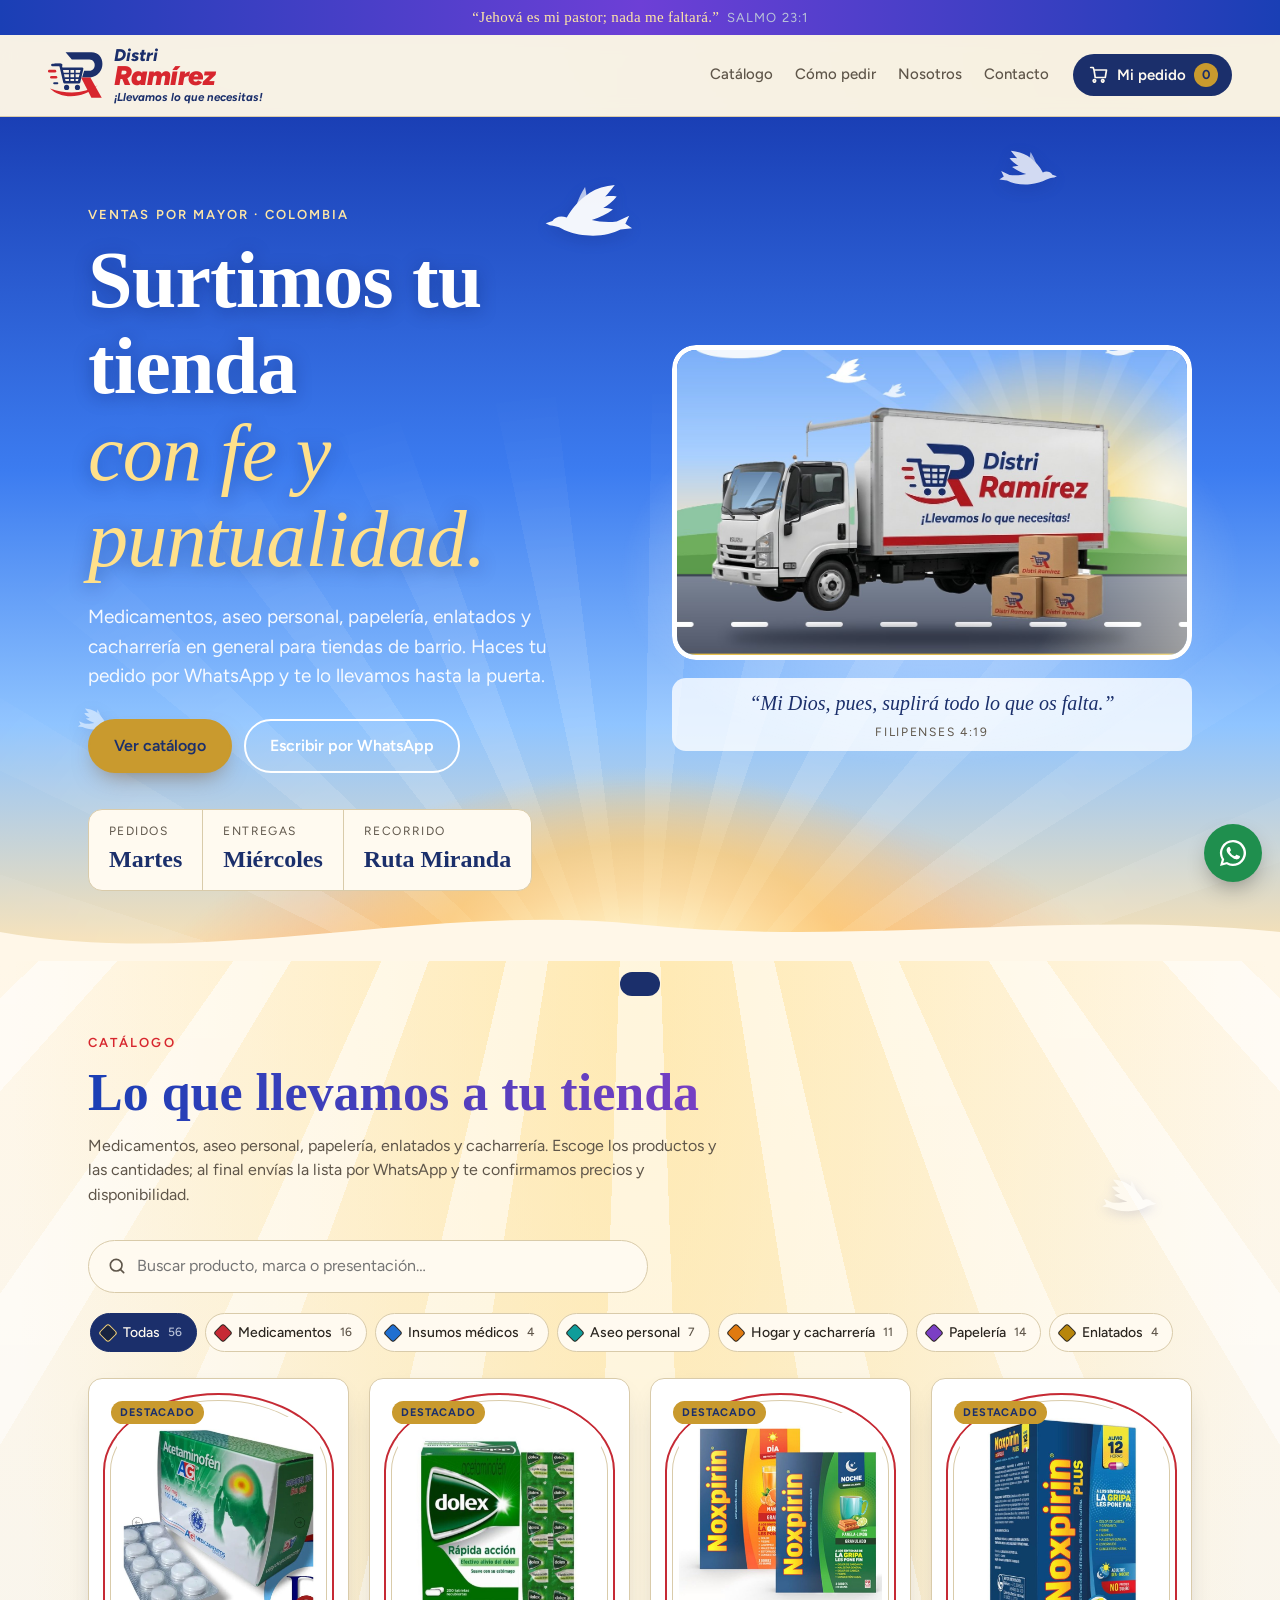
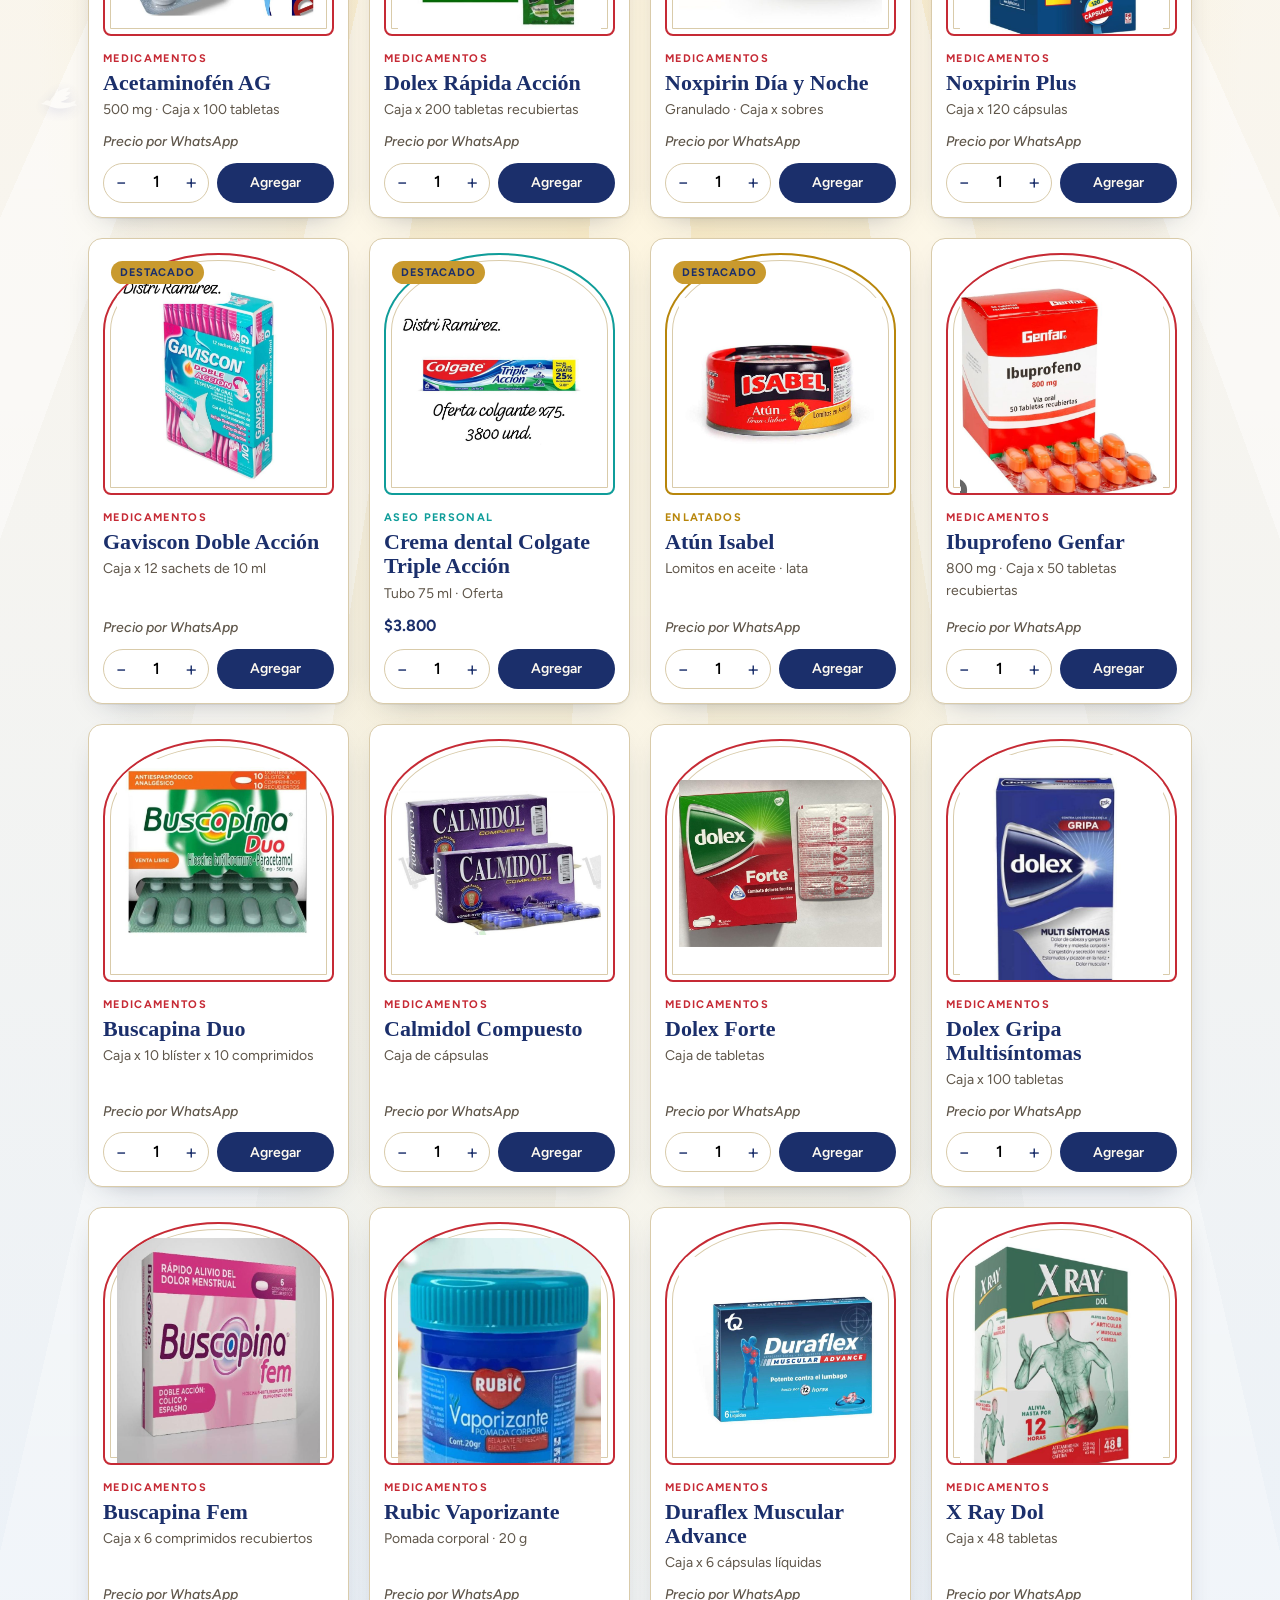
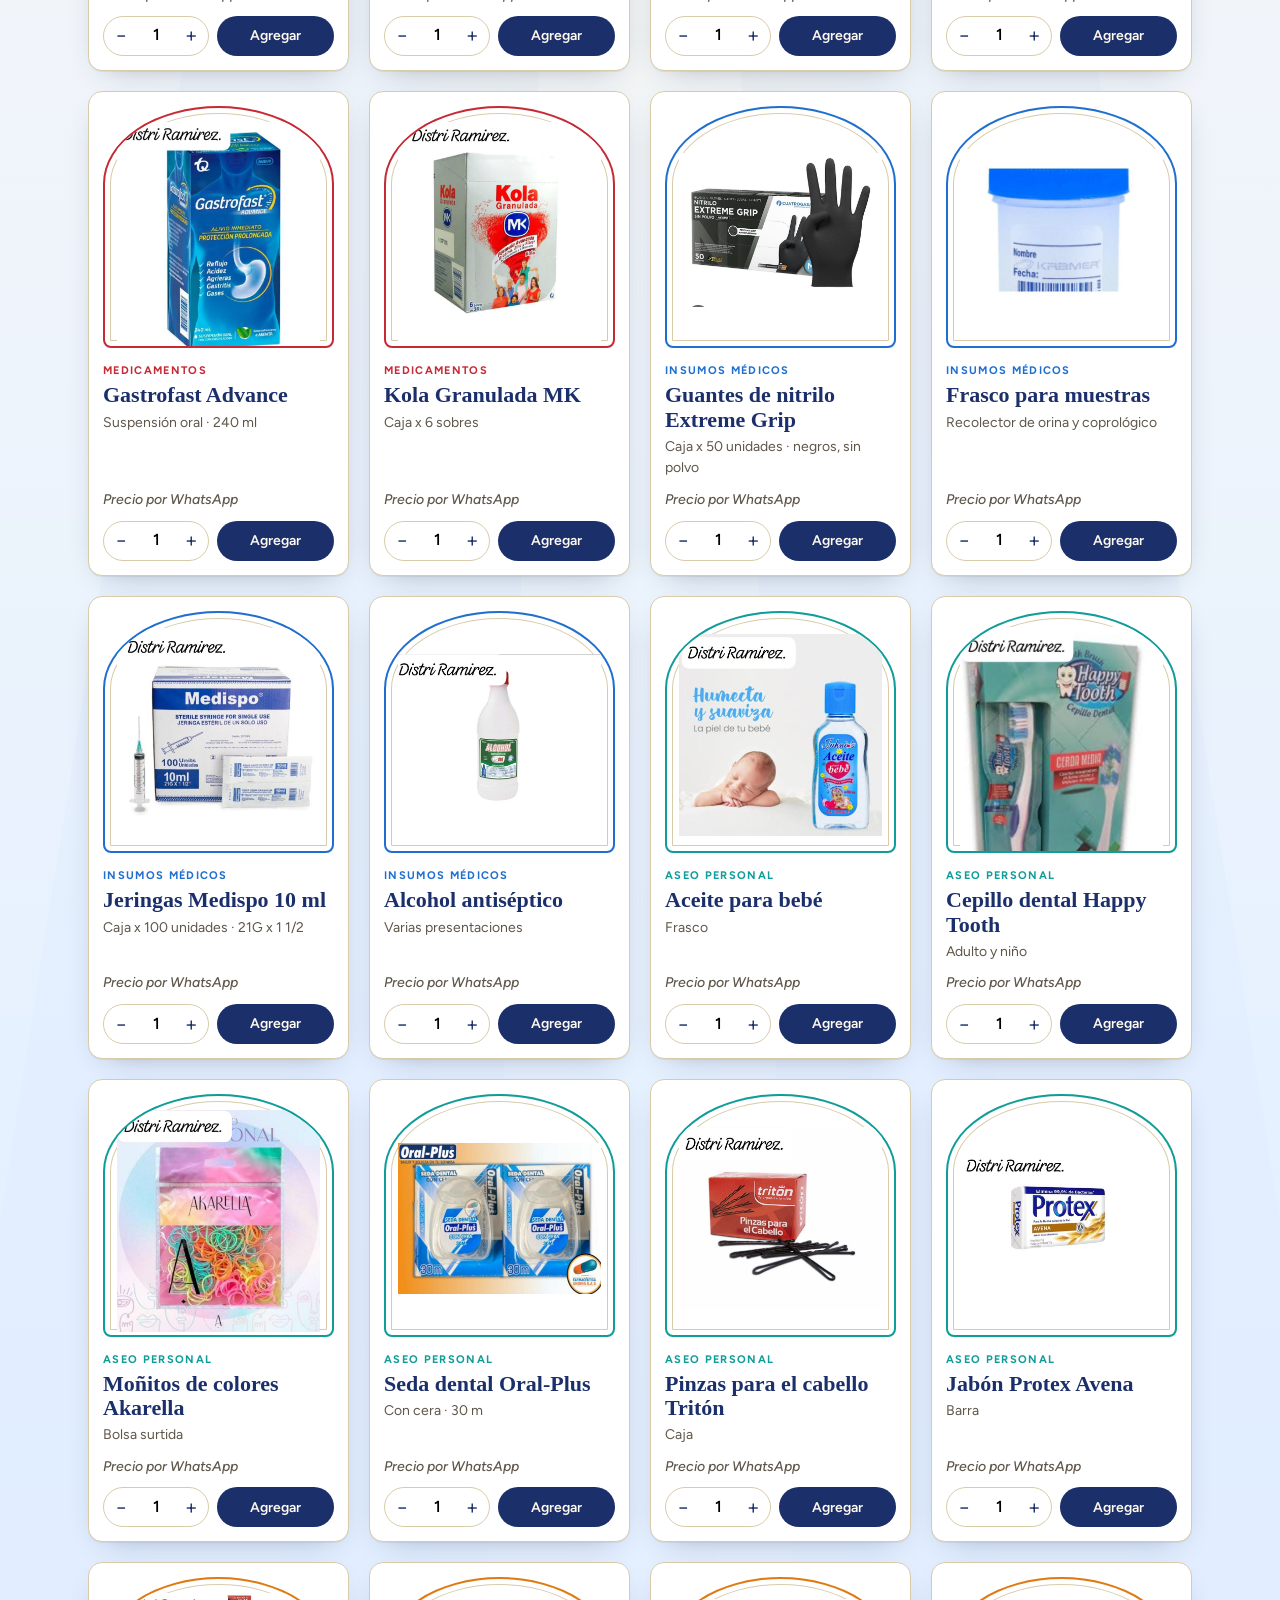
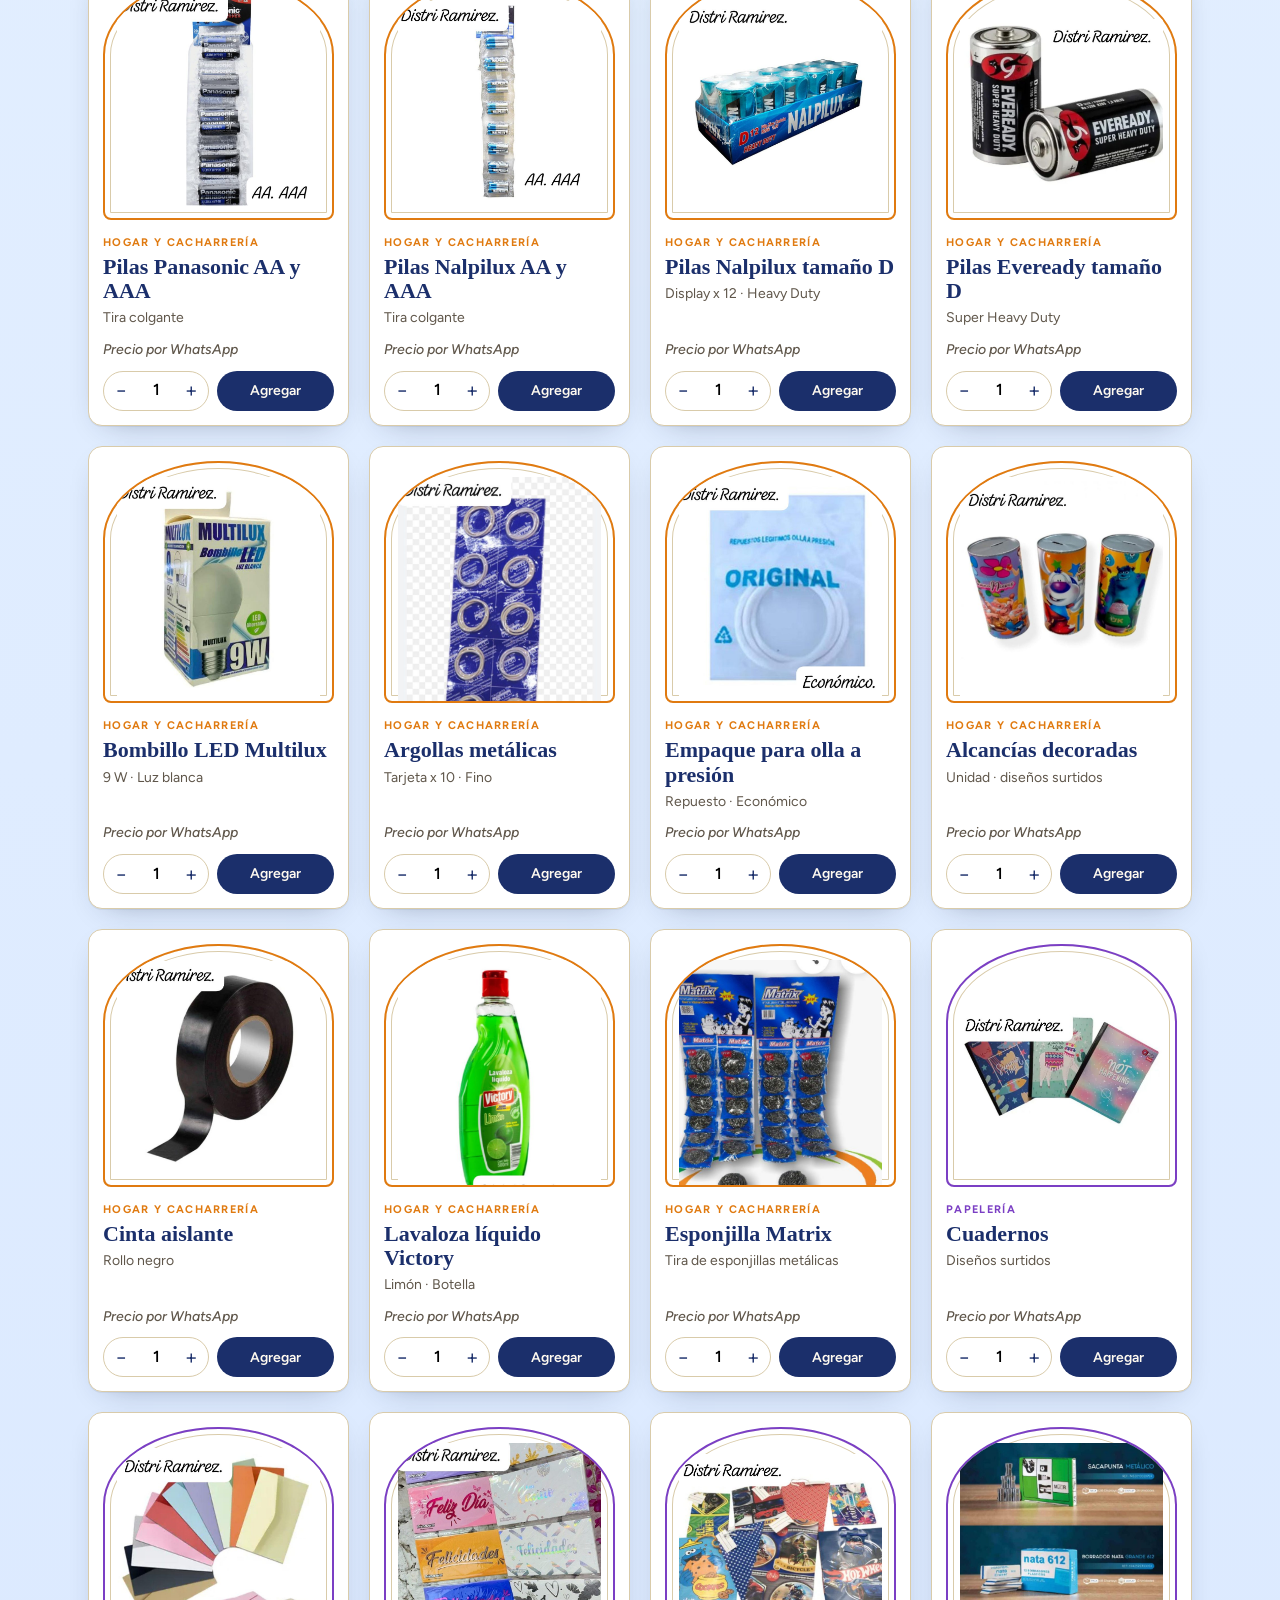
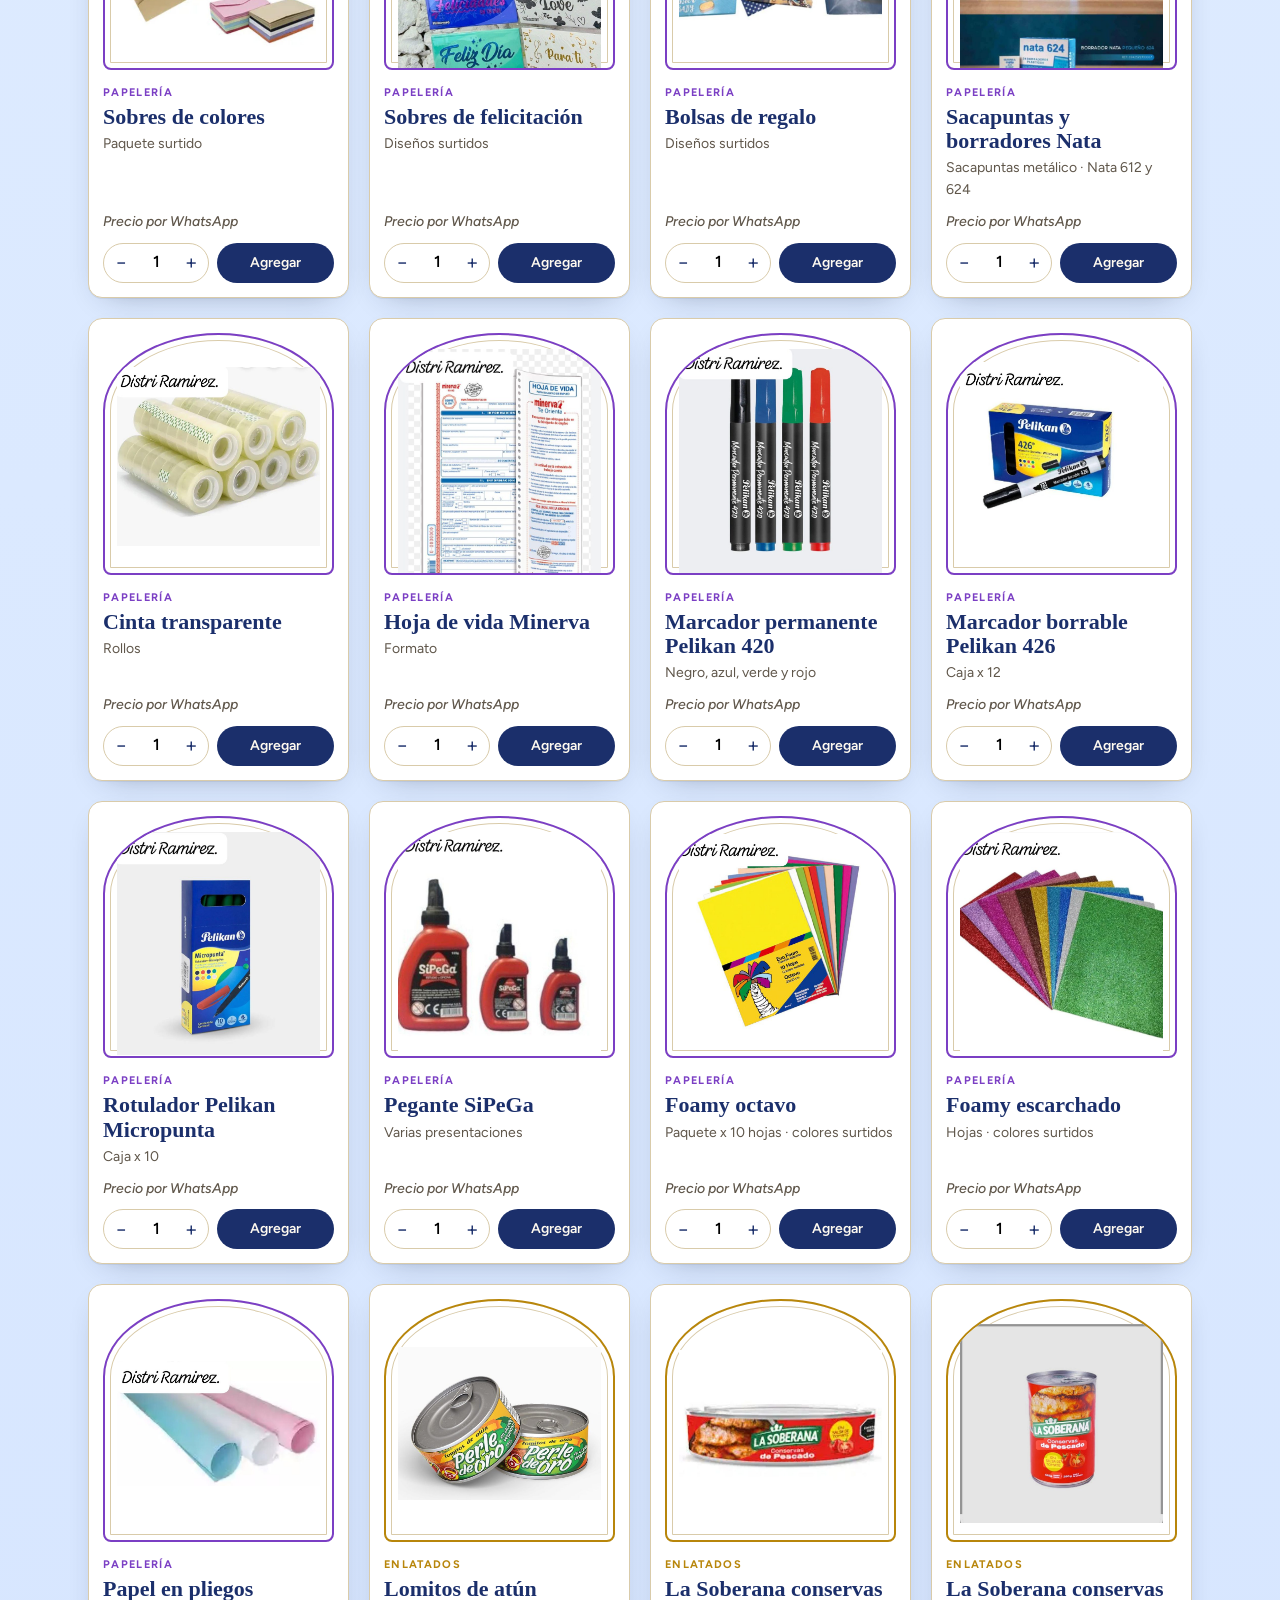
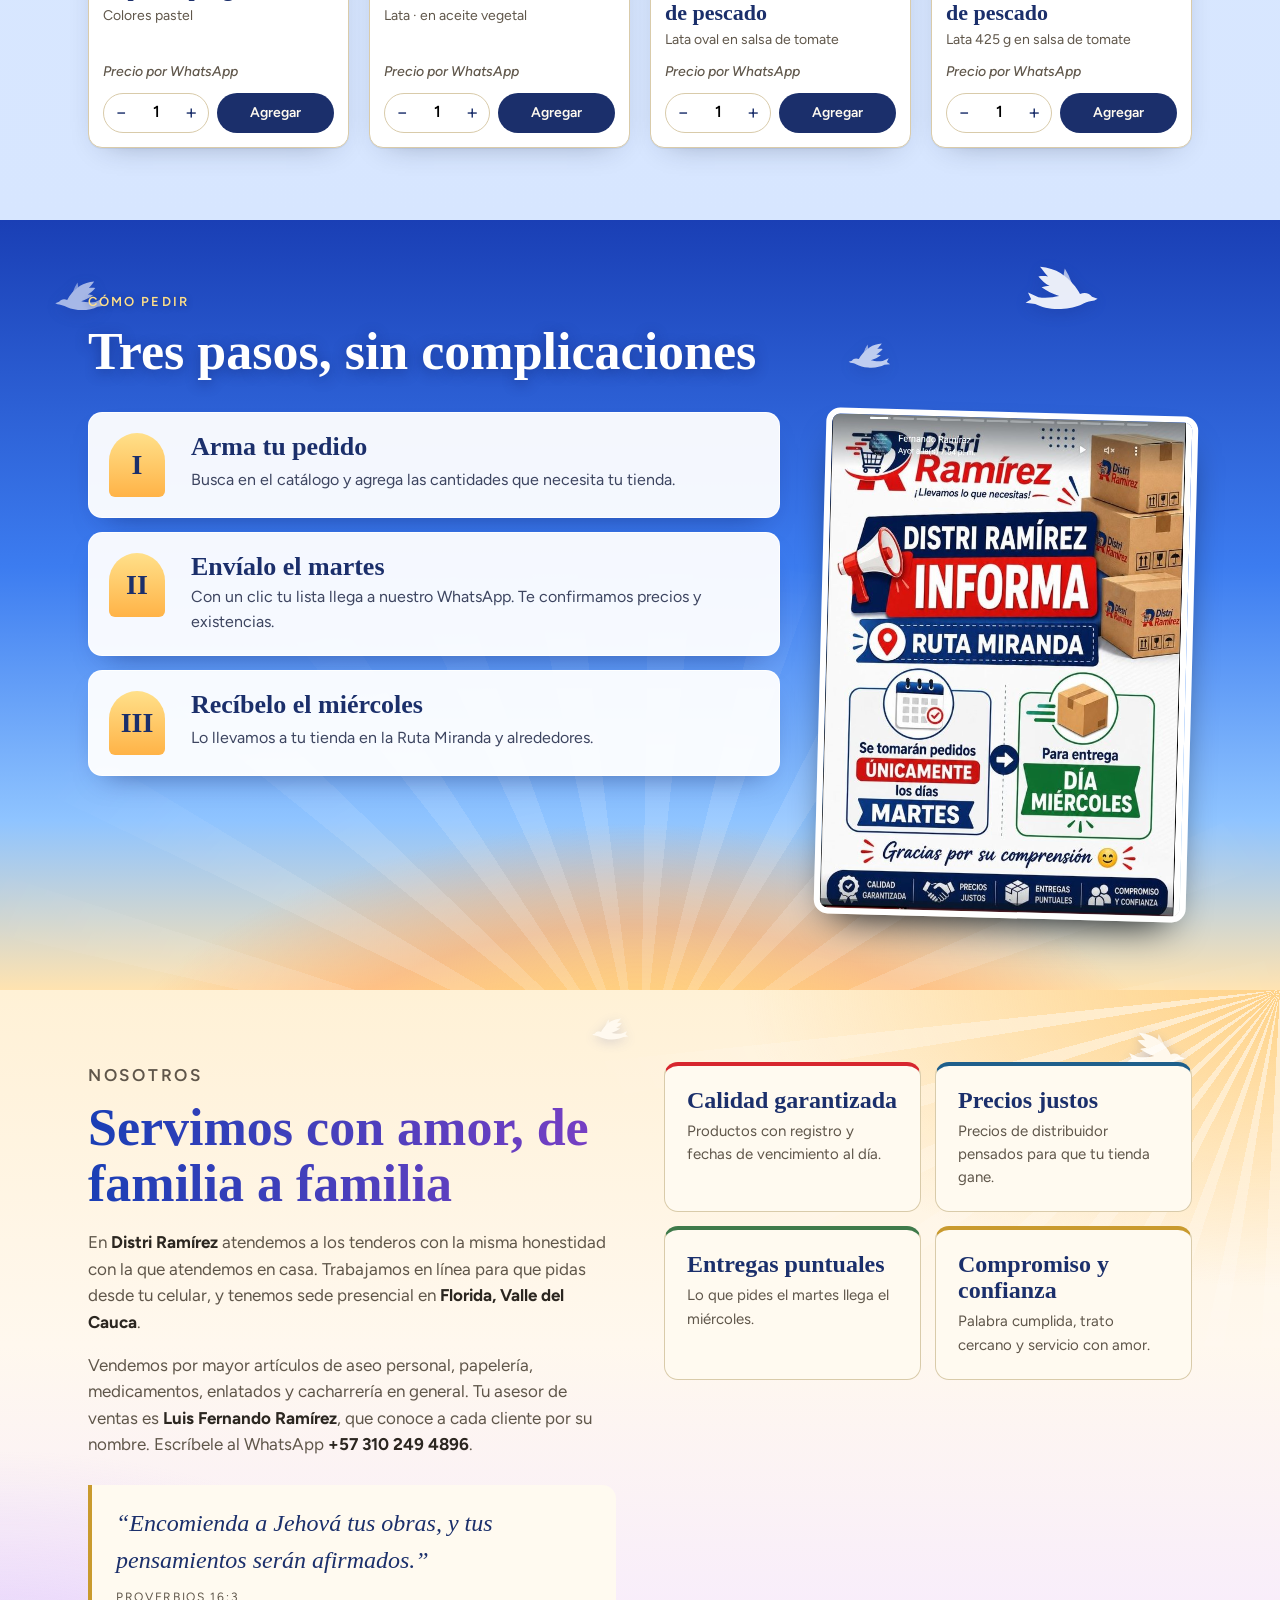
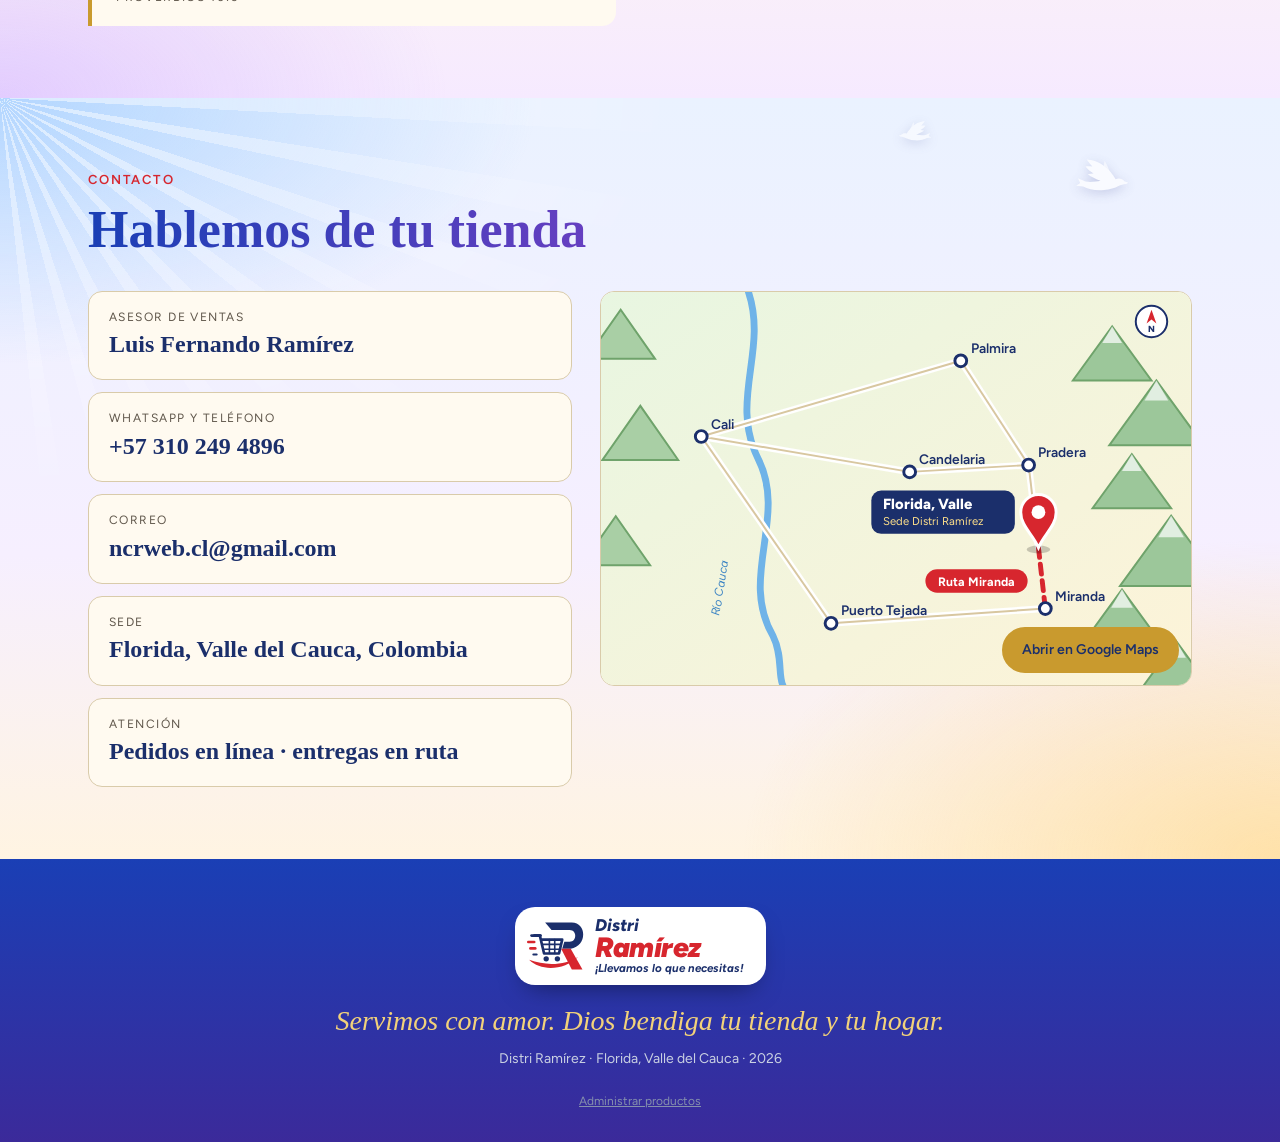
==== commit b3be9f70: "Add files via upload" ====
--- a/index.html
+++ b/index.html
@@ -1,15 +1,21 @@
-<!doctype html><html><head><meta charset=utf8><meta name=viewport content="width=device-width,initial-scale=1,viewport-fit=cover"><style>:root{color-scheme:light;box-sizing:border-box;padding-top:env(safe-area-inset-top,0px);padding-bottom:env(safe-area-inset-bottom,0px)}html{scroll-padding-top:env(safe-area-inset-top,0px)}body{margin:0;padding:0;font:14px -apple-system,BlinkMacSystemFont,sans-serif;background:#fff;color:#000}img{max-width:100%}[hidden]:not([hidden=until-found i]){display:none!important}</style></head><body>
-<title>Distri Ramírez</title>
+<!doctype html>
+<html lang="es-CO">
+<head>
+<meta charset="utf-8">
+<meta name="viewport" content="width=device-width, initial-scale=1">
+<title>Distri Ramírez · Distribuidora para tiendas</title>
 <meta name="description" content="Distri Ramírez: distribuidora de medicamentos de venta libre, insumos y despensa para tiendas de barrio en Colombia. Sede en Florida, Valle del Cauca. Pedidos por WhatsApp.">
 <meta name="theme-color" content="#18233f">
 <meta property="og:title" content="Distri Ramírez · ¡Llevamos lo que necesitas!">
 <meta property="og:description" content="Surtimos tu tienda con fe y puntualidad. Pedidos por WhatsApp.">
-<meta property="og:image" content="img/camion-portada.jpg">
-<link rel="icon" href="img/logo.svg" type="image/svg+xml">
+<meta property="og:image" content="camion-portada.jpg">
+<link rel="icon" href="logo.svg" type="image/svg+xml">
 <link rel="preconnect" href="https://fonts.googleapis.com">
 <link rel="preconnect" href="https://fonts.gstatic.com" crossorigin>
 <link href="https://fonts.googleapis.com/css2?family=Cormorant+Garamond:ital,wght@0,500;0,600;0,700;1,500;1,600&family=Figtree:ital,wght@0,400;0,500;0,600;0,700;1,700;1,800;1,900&display=swap" rel="stylesheet">
-<link rel="stylesheet" href="css/estilos.css">
+<link rel="stylesheet" href="estilos.css">
+</head>
+<body>
 
 <div class="cinta">
   <span>“Jehová es mi pastor; nada me faltará.”</span><em>Salmo 23:1</em>
@@ -52,7 +58,7 @@
       </ul>
     </div>
     <figure class="portada-vitral">
-      <span class="foto-brillo"><img class="foto-camion" src="img/camion-portada.jpg" alt="Camión de reparto de Distri Ramírez con cajas de mercancía en la carretera" width="1230" height="735"><span class="sol-brillo" aria-hidden="true"></span><span class="destello" aria-hidden="true"></span></span>
+      <span class="foto-brillo"><img class="foto-camion" src="camion-portada.jpg" alt="Camión de reparto de Distri Ramírez con cajas de mercancía en la carretera" width="1230" height="735"><span class="sol-brillo" aria-hidden="true"></span><span class="destello" aria-hidden="true"></span></span>
       <figcaption>“Mi Dios, pues, suplirá todo lo que os falta.”<span>Filipenses 4:19</span></figcaption>
     </figure>
   </section>
@@ -112,7 +118,7 @@
         </li>
       </ol>
       <figure class="volante">
-        <img src="img/aviso-ruta-miranda.jpg" alt="Aviso de Distri Ramírez: pedidos únicamente los martes para entrega el miércoles, Ruta Miranda" loading="lazy">
+        <img src="aviso-ruta-miranda.jpg" alt="Aviso de Distri Ramírez: pedidos únicamente los martes para entrega el miércoles, Ruta Miranda" loading="lazy">
       </figure>
     </div>
   </section>
@@ -163,7 +169,6 @@
   <p class="bendicion">Servimos con amor. Dios bendiga tu tienda y tu hogar.</p>
   <p class="pie-datos"><span data-cfg="nombre">Distri Ramírez</span> · <span data-cfg="sede">Florida, Valle del Cauca</span> · <span id="anio"></span></p>
   <a class="admin-link" href="admin.html">Administrar productos</a>
-  <p class="desarrollado" style="margin:14px 0 0;font:600 13px Figtree,Arial,sans-serif;opacity:.85">Desarrollado por: Norbey Cuervo Ramírez</p>
 </footer>
 
 <a class="wa-flotante" id="waFlotante" href="#" target="_blank" rel="noopener" aria-label="Escribir por WhatsApp">
@@ -192,970 +197,8 @@
 
 <div class="aviso-flotante" id="toast" role="status" aria-live="polite"></div>
 
-<script>window.PRODUCTOS_EMBEBIDOS = {
- "actualizado": "2026-10-27",
- "productos": [
-  {
-   "id": "acetaminofen-ag-500-mg-caja-x-100-tabletas",
-   "nombre": "Acetaminofén AG",
-   "presentacion": "500 mg · Caja x 100 tabletas",
-   "categoria": "Medicamentos",
-   "imagen": "img/productos/acetaminofen-ag-500-mg-caja-x-100-tabletas.jpg",
-   "precio": null,
-   "descripcion": "Analgésico y antipirético para el dolor de cabeza y la fiebre.",
-   "destacado": true,
-   "origen": "propio"
-  },
-  {
-   "id": "ibuprofeno-genfar-800-mg-caja-x-50-tabletas-recubiertas",
-   "nombre": "Ibuprofeno Genfar",
-   "presentacion": "800 mg · Caja x 50 tabletas recubiertas",
-   "categoria": "Medicamentos",
-   "imagen": "img/productos/ibuprofeno-genfar-800-mg-caja-x-50-tabletas-recubiertas.jpg",
-   "precio": null,
-   "descripcion": "Antiinflamatorio para dolores musculares y articulares.",
-   "destacado": false,
-   "origen": "propio"
-  },
-  {
-   "id": "buscapina-duo-caja-x-10-blister-x-10-comprimidos",
-   "nombre": "Buscapina Duo",
-   "presentacion": "Caja x 10 blíster x 10 comprimidos",
-   "categoria": "Medicamentos",
-   "imagen": "img/productos/buscapina-duo-caja-x-10-blister-x-10-comprimidos.jpg",
-   "precio": null,
-   "descripcion": "Antiespasmódico y analgésico: hioscina butilbromuro + paracetamol.",
-   "destacado": false,
-   "origen": "propio"
-  },
-  {
-   "id": "calmidol-compuesto-caja-de-capsulas",
-   "nombre": "Calmidol Compuesto",
-   "presentacion": "Caja de cápsulas",
-   "categoria": "Medicamentos",
-   "imagen": "img/productos/calmidol-compuesto-caja-de-capsulas.jpg",
-   "precio": null,
-   "descripcion": "Analgésico para dolores fuertes.",
-   "destacado": false,
-   "origen": "propio"
-  },
-  {
-   "id": "dolex-forte-caja-de-tabletas",
-   "nombre": "Dolex Forte",
-   "presentacion": "Caja de tabletas",
-   "categoria": "Medicamentos",
-   "imagen": "img/productos/dolex-forte-caja-de-tabletas.jpg",
-   "precio": null,
-   "descripcion": "Combate dolores fuertes.",
-   "destacado": false,
-   "origen": "propio"
-  },
-  {
-   "id": "dolex-rapida-accion-caja-x-200-tabletas-recubiertas",
-   "nombre": "Dolex Rápida Acción",
-   "presentacion": "Caja x 200 tabletas recubiertas",
-   "categoria": "Medicamentos",
-   "imagen": "img/productos/dolex-rapida-accion-caja-x-200-tabletas-recubiertas.jpg",
-   "precio": null,
-   "descripcion": "Acetaminofén. Efectivo alivio del dolor, suave con su estómago.",
-   "destacado": true,
-   "origen": "propio"
-  },
-  {
-   "id": "dolex-gripa-multisintomas-caja-x-100-tabletas",
-   "nombre": "Dolex Gripa Multisíntomas",
-   "presentacion": "Caja x 100 tabletas",
-   "categoria": "Medicamentos",
-   "imagen": "img/productos/dolex-gripa-multisintomas-caja-x-100-tabletas.jpg",
-   "precio": null,
-   "descripcion": "Contra los síntomas de la gripa: dolor de cabeza, fiebre, congestión nasal.",
-   "destacado": false,
-   "origen": "propio"
-  },
-  {
-   "id": "noxpirin-dia-y-noche-granulado-caja-x-sobres",
-   "nombre": "Noxpirin Día y Noche",
-   "presentacion": "Granulado · Caja x sobres",
-   "categoria": "Medicamentos",
-   "imagen": "img/productos/noxpirin-dia-y-noche-granulado-caja-x-sobres.jpg",
-   "precio": null,
-   "descripcion": "Bebida caliente para la gripa. Sabores mandarina y panela-limón.",
-   "destacado": true,
-   "origen": "propio"
-  },
-  {
-   "id": "buscapina-fem-caja-x-6-comprimidos-recubiertos",
-   "nombre": "Buscapina Fem",
-   "presentacion": "Caja x 6 comprimidos recubiertos",
-   "categoria": "Medicamentos",
-   "imagen": "img/productos/buscapina-fem-caja-x-6-comprimidos-recubiertos.jpg",
-   "precio": null,
-   "descripcion": "Rápido alivio del dolor menstrual: cólico y espasmo.",
-   "destacado": false,
-   "origen": "propio"
-  },
-  {
-   "id": "rubic-vaporizante-pomada-corporal-20-g",
-   "nombre": "Rubic Vaporizante",
-   "presentacion": "Pomada corporal · 20 g",
-   "categoria": "Medicamentos",
-   "imagen": "img/productos/rubic-vaporizante-pomada-corporal-20-g.jpg",
-   "precio": null,
-   "descripcion": "Mentol, alcanfor y eucalipto. Relajante y refrescante.",
-   "destacado": false,
-   "origen": "propio"
-  },
-  {
-   "id": "duraflex-muscular-advance-caja-x-6-capsulas-liquidas",
-   "nombre": "Duraflex Muscular Advance",
-   "presentacion": "Caja x 6 cápsulas líquidas",
-   "categoria": "Medicamentos",
-   "imagen": "img/productos/duraflex-muscular-advance-caja-x-6-capsulas-liquidas.jpg",
-   "precio": null,
-   "descripcion": "Potente contra el lumbago, hasta por 12 horas.",
-   "destacado": false,
-   "origen": "propio"
-  },
-  {
-   "id": "x-ray-dol-caja-x-48-tabletas",
-   "nombre": "X Ray Dol",
-   "presentacion": "Caja x 48 tabletas",
-   "categoria": "Medicamentos",
-   "imagen": "img/productos/x-ray-dol-caja-x-48-tabletas.jpg",
-   "precio": null,
-   "descripcion": "Alivio del dolor articular, muscular y de cabeza hasta por 12 horas.",
-   "destacado": false,
-   "origen": "propio"
-  },
-  {
-   "id": "noxpirin-plus-caja-x-120-capsulas",
-   "nombre": "Noxpirin Plus",
-   "presentacion": "Caja x 120 cápsulas",
-   "categoria": "Medicamentos",
-   "imagen": "img/productos/noxpirin-plus-caja-x-120-capsulas.jpg",
-   "precio": null,
-   "descripcion": "A los síntomas de la gripa les pone fin. No produce sueño.",
-   "destacado": true,
-   "origen": "propio"
-  },
-  {
-   "id": "gaviscon-doble-accion-caja-x-12-sachets-de-10-ml",
-   "nombre": "Gaviscon Doble Acción",
-   "presentacion": "Caja x 12 sachets de 10 ml",
-   "categoria": "Medicamentos",
-   "imagen": "img/productos/gaviscon-doble-accion-caja-x-12-sachets-de-10-ml.jpg",
-   "precio": null,
-   "descripcion": "Suspensión oral sabor menta para reflujo, acidez e indigestión.",
-   "destacado": true,
-   "origen": "propio"
-  },
-  {
-   "id": "gastrofast-advance-suspension-oral-240-ml",
-   "nombre": "Gastrofast Advance",
-   "presentacion": "Suspensión oral · 240 ml",
-   "categoria": "Medicamentos",
-   "imagen": "img/productos/gastrofast-advance-suspension-oral-240-ml.jpg",
-   "precio": null,
-   "descripcion": "Alivio inmediato del reflujo, la acidez, las agrieras y los gases.",
-   "destacado": false,
-   "origen": "propio"
-  },
-  {
-   "id": "kola-granulada-mk-caja-x-6-sobres",
-   "nombre": "Kola Granulada MK",
-   "presentacion": "Caja x 6 sobres",
-   "categoria": "Medicamentos",
-   "imagen": "img/productos/kola-granulada-mk-caja-x-6-sobres.jpg",
-   "precio": null,
-   "descripcion": "Fortificante con vitaminas y minerales.",
-   "destacado": false,
-   "origen": "propio"
-  },
-  {
-   "id": "guantes-de-nitrilo-extreme-grip-caja-x-50-unidades-negros-si",
-   "nombre": "Guantes de nitrilo Extreme Grip",
-   "presentacion": "Caja x 50 unidades · negros, sin polvo",
-   "categoria": "Insumos médicos",
-   "imagen": "img/productos/guantes-de-nitrilo-extreme-grip-caja-x-50-unidades-negros-si.jpg",
-   "precio": null,
-   "descripcion": "Textura grip de mayor agarre.",
-   "destacado": false,
-   "origen": "propio"
-  },
-  {
-   "id": "frasco-para-muestras-recolector-de-orina-y-coprologico",
-   "nombre": "Frasco para muestras",
-   "presentacion": "Recolector de orina y coprológico",
-   "categoria": "Insumos médicos",
-   "imagen": "img/productos/frasco-para-muestras-recolector-de-orina-y-coprologico.jpg",
-   "precio": null,
-   "descripcion": "Frasco con tapa rosca y etiqueta para nombre y fecha.",
-   "destacado": false,
-   "origen": "propio"
-  },
-  {
-   "id": "jeringas-medispo-10-ml-caja-x-100-unidades-21g-x-1-1-2",
-   "nombre": "Jeringas Medispo 10 ml",
-   "presentacion": "Caja x 100 unidades · 21G x 1 1/2",
-   "categoria": "Insumos médicos",
-   "imagen": "img/productos/jeringas-medispo-10-ml-caja-x-100-unidades-21g-x-1-1-2.jpg",
-   "precio": null,
-   "descripcion": "Jeringa estéril de un solo uso.",
-   "destacado": false,
-   "origen": "propio"
-  },
-  {
-   "id": "alcohol-antiseptico-varias-presentaciones",
-   "nombre": "Alcohol antiséptico",
-   "presentacion": "Varias presentaciones",
-   "categoria": "Insumos médicos",
-   "imagen": "img/productos/alcohol-antiseptico-varias-presentaciones.jpg",
-   "precio": null,
-   "descripcion": "Alcohol antiséptico para uso externo.",
-   "destacado": false,
-   "origen": "propio"
-  },
-  {
-   "id": "aceite-para-bebe-frasco",
-   "nombre": "Aceite para bebé",
-   "presentacion": "Frasco",
-   "categoria": "Aseo personal",
-   "imagen": "img/productos/aceite-para-bebe-frasco.jpg",
-   "precio": null,
-   "descripcion": "Humecta y suaviza la piel de tu bebé.",
-   "destacado": false,
-   "origen": "propio"
-  },
-  {
-   "id": "cepillo-dental-happy-tooth-adulto-y-nino",
-   "nombre": "Cepillo dental Happy Tooth",
-   "presentacion": "Adulto y niño",
-   "categoria": "Aseo personal",
-   "imagen": "img/productos/cepillo-dental-happy-tooth-adulto-y-nino.jpg",
-   "precio": null,
-   "descripcion": "Cepillo de cerdas medias.",
-   "destacado": false,
-   "origen": "propio"
-  },
-  {
-   "id": "monitos-de-colores-akarella-bolsa-surtida",
-   "nombre": "Moñitos de colores Akarella",
-   "presentacion": "Bolsa surtida",
-   "categoria": "Aseo personal",
-   "imagen": "img/productos/monitos-de-colores-akarella-bolsa-surtida.jpg",
-   "precio": null,
-   "descripcion": "Ligas pequeñas de colores para el cabello.",
-   "destacado": false,
-   "origen": "propio"
-  },
-  {
-   "id": "seda-dental-oral-plus-con-cera-30-m",
-   "nombre": "Seda dental Oral-Plus",
-   "presentacion": "Con cera · 30 m",
-   "categoria": "Aseo personal",
-   "imagen": "img/productos/seda-dental-oral-plus-con-cera-30-m.jpg",
-   "precio": null,
-   "descripcion": "Para la salud y belleza de tu sonrisa.",
-   "destacado": false,
-   "origen": "propio"
-  },
-  {
-   "id": "pinzas-para-el-cabello-triton-caja",
-   "nombre": "Pinzas para el cabello Tritón",
-   "presentacion": "Caja",
-   "categoria": "Aseo personal",
-   "imagen": "img/productos/pinzas-para-el-cabello-triton-caja.jpg",
-   "precio": null,
-   "descripcion": "Pinzas negras para el cabello.",
-   "destacado": false,
-   "origen": "propio"
-  },
-  {
-   "id": "jabon-protex-avena-barra",
-   "nombre": "Jabón Protex Avena",
-   "presentacion": "Barra",
-   "categoria": "Aseo personal",
-   "imagen": "img/productos/jabon-protex-avena-barra.jpg",
-   "precio": null,
-   "descripcion": "Elimina el 99,9% de las bacterias.",
-   "destacado": false,
-   "origen": "propio"
-  },
-  {
-   "id": "crema-dental-colgate-triple-accion-tubo-75-ml-oferta",
-   "nombre": "Crema dental Colgate Triple Acción",
-   "presentacion": "Tubo 75 ml · Oferta",
-   "categoria": "Aseo personal",
-   "imagen": "img/productos/crema-dental-colgate-triple-accion-tubo-75-ml-oferta.jpg",
-   "precio": 3800,
-   "descripcion": "Oferta especial por unidad.",
-   "destacado": true,
-   "origen": "propio"
-  },
-  {
-   "id": "pilas-panasonic-aa-y-aaa-tira-colgante",
-   "nombre": "Pilas Panasonic AA y AAA",
-   "presentacion": "Tira colgante",
-   "categoria": "Hogar y cacharrería",
-   "imagen": "img/productos/pilas-panasonic-aa-y-aaa-tira-colgante.jpg",
-   "precio": null,
-   "descripcion": "Pilas de carbón zinc para control, radio y juguetes.",
-   "destacado": false,
-   "origen": "propio"
-  },
-  {
-   "id": "pilas-nalpilux-aa-y-aaa-tira-colgante",
-   "nombre": "Pilas Nalpilux AA y AAA",
-   "presentacion": "Tira colgante",
-   "categoria": "Hogar y cacharrería",
-   "imagen": "img/productos/pilas-nalpilux-aa-y-aaa-tira-colgante.jpg",
-   "precio": null,
-   "descripcion": "Pilas económicas para el uso diario.",
-   "destacado": false,
-   "origen": "propio"
-  },
-  {
-   "id": "pilas-nalpilux-tamano-d-display-x-12-heavy-duty",
-   "nombre": "Pilas Nalpilux tamaño D",
-   "presentacion": "Display x 12 · Heavy Duty",
-   "categoria": "Hogar y cacharrería",
-   "imagen": "img/productos/pilas-nalpilux-tamano-d-display-x-12-heavy-duty.jpg",
-   "precio": null,
-   "descripcion": "Pilas grandes para linternas y radios.",
-   "destacado": false,
-   "origen": "propio"
-  },
-  {
-   "id": "pilas-eveready-tamano-d-super-heavy-duty",
-   "nombre": "Pilas Eveready tamaño D",
-   "presentacion": "Super Heavy Duty",
-   "categoria": "Hogar y cacharrería",
-   "imagen": "img/productos/pilas-eveready-tamano-d-super-heavy-duty.jpg",
-   "precio": null,
-   "descripcion": "Pilas de larga duración.",
-   "destacado": false,
-   "origen": "propio"
-  },
-  {
-   "id": "bombillo-led-multilux-9-w-luz-blanca",
-   "nombre": "Bombillo LED Multilux",
-   "presentacion": "9 W · Luz blanca",
-   "categoria": "Hogar y cacharrería",
-   "imagen": "img/productos/bombillo-led-multilux-9-w-luz-blanca.jpg",
-   "precio": null,
-   "descripcion": "Bombillo ahorrador de luz LED.",
-   "destacado": false,
-   "origen": "propio"
-  },
-  {
-   "id": "argollas-metalicas-tarjeta-x-10-fino",
-   "nombre": "Argollas metálicas",
-   "presentacion": "Tarjeta x 10 · Fino",
-   "categoria": "Hogar y cacharrería",
-   "imagen": "img/productos/argollas-metalicas-tarjeta-x-10-fino.jpg",
-   "precio": null,
-   "descripcion": "Tarjeta con 10 argollas metálicas.",
-   "destacado": false,
-   "origen": "propio"
-  },
-  {
-   "id": "empaque-para-olla-a-presion-repuesto-economico",
-   "nombre": "Empaque para olla a presión",
-   "presentacion": "Repuesto · Económico",
-   "categoria": "Hogar y cacharrería",
-   "imagen": "img/productos/empaque-para-olla-a-presion-repuesto-economico.jpg",
-   "precio": null,
-   "descripcion": "Repuesto de empaque para olla a presión.",
-   "destacado": false,
-   "origen": "propio"
-  },
-  {
-   "id": "alcancias-decoradas-unidad-disenos-surtidos",
-   "nombre": "Alcancías decoradas",
-   "presentacion": "Unidad · diseños surtidos",
-   "categoria": "Hogar y cacharrería",
-   "imagen": "img/productos/alcancias-decoradas-unidad-disenos-surtidos.jpg",
-   "precio": null,
-   "descripcion": "Alcancías metálicas con diseños infantiles.",
-   "destacado": false,
-   "origen": "propio"
-  },
-  {
-   "id": "cinta-aislante-rollo-negro",
-   "nombre": "Cinta aislante",
-   "presentacion": "Rollo negro",
-   "categoria": "Hogar y cacharrería",
-   "imagen": "img/productos/cinta-aislante-rollo-negro.jpg",
-   "precio": null,
-   "descripcion": "Cinta aislante eléctrica.",
-   "destacado": false,
-   "origen": "propio"
-  },
-  {
-   "id": "lavaloza-liquido-victory-limon-botella",
-   "nombre": "Lavaloza líquido Victory",
-   "presentacion": "Limón · Botella",
-   "categoria": "Hogar y cacharrería",
-   "imagen": "img/productos/lavaloza-liquido-victory-limon-botella.jpg",
-   "precio": null,
-   "descripcion": "Lavaloza líquido aroma limón.",
-   "destacado": false,
-   "origen": "propio"
-  },
-  {
-   "id": "esponjilla-matrix-tira-de-esponjillas-metalicas",
-   "nombre": "Esponjilla Matrix",
-   "presentacion": "Tira de esponjillas metálicas",
-   "categoria": "Hogar y cacharrería",
-   "imagen": "img/productos/esponjilla-matrix-tira-de-esponjillas-metalicas.jpg",
-   "precio": null,
-   "descripcion": "Esponjillas de acero para ollas.",
-   "destacado": false,
-   "origen": "propio"
-  },
-  {
-   "id": "cuadernos-disenos-surtidos",
-   "nombre": "Cuadernos",
-   "presentacion": "Diseños surtidos",
-   "categoria": "Papelería",
-   "imagen": "img/productos/cuadernos-disenos-surtidos.jpg",
-   "precio": null,
-   "descripcion": "Cuadernos con portadas de moda.",
-   "destacado": false,
-   "origen": "propio"
-  },
-  {
-   "id": "sobres-de-colores-paquete-surtido",
-   "nombre": "Sobres de colores",
-   "presentacion": "Paquete surtido",
-   "categoria": "Papelería",
-   "imagen": "img/productos/sobres-de-colores-paquete-surtido.jpg",
-   "precio": null,
-   "descripcion": "Sobres de papel de colores.",
-   "destacado": false,
-   "origen": "propio"
-  },
-  {
-   "id": "sobres-de-felicitacion-disenos-surtidos",
-   "nombre": "Sobres de felicitación",
-   "presentacion": "Diseños surtidos",
-   "categoria": "Papelería",
-   "imagen": "img/productos/sobres-de-felicitacion-disenos-surtidos.jpg",
-   "precio": null,
-   "descripcion": "Sobres decorados: Feliz día, Felicidades, Love, Para ti.",
-   "destacado": false,
-   "origen": "propio"
-  },
-  {
-   "id": "bolsas-de-regalo-disenos-surtidos",
-   "nombre": "Bolsas de regalo",
-   "presentacion": "Diseños surtidos",
-   "categoria": "Papelería",
-   "imagen": "img/productos/bolsas-de-regalo-disenos-surtidos.jpg",
-   "precio": null,
-   "descripcion": "Bolsas de regalo para toda ocasión.",
-   "destacado": false,
-   "origen": "propio"
-  },
-  {
-   "id": "sacapuntas-y-borradores-nata-sacapuntas-metalico-nata-612-y-",
-   "nombre": "Sacapuntas y borradores Nata",
-   "presentacion": "Sacapuntas metálico · Nata 612 y 624",
-   "categoria": "Papelería",
-   "imagen": "img/productos/sacapuntas-y-borradores-nata-sacapuntas-metalico-nata-612-y-.jpg",
-   "precio": null,
-   "descripcion": "Útiles escolares de marca.",
-   "destacado": false,
-   "origen": "propio"
-  },
-  {
-   "id": "cinta-transparente-rollos",
-   "nombre": "Cinta transparente",
-   "presentacion": "Rollos",
-   "categoria": "Papelería",
-   "imagen": "img/productos/cinta-transparente-rollos.jpg",
-   "precio": null,
-   "descripcion": "Cinta adhesiva transparente.",
-   "destacado": false,
-   "origen": "propio"
-  },
-  {
-   "id": "hoja-de-vida-minerva-formato",
-   "nombre": "Hoja de vida Minerva",
-   "presentacion": "Formato",
-   "categoria": "Papelería",
-   "imagen": "img/productos/hoja-de-vida-minerva-formato.jpg",
-   "precio": null,
-   "descripcion": "Formato de hoja de vida para persona natural.",
-   "destacado": false,
-   "origen": "propio"
-  },
-  {
-   "id": "marcador-permanente-pelikan-420-negro-azul-verde-y-rojo",
-   "nombre": "Marcador permanente Pelikan 420",
-   "presentacion": "Negro, azul, verde y rojo",
-   "categoria": "Papelería",
-   "imagen": "img/productos/marcador-permanente-pelikan-420-negro-azul-verde-y-rojo.jpg",
-   "precio": null,
-   "descripcion": "Marcador permanente punta redonda.",
-   "destacado": false,
-   "origen": "propio"
-  },
-  {
-   "id": "marcador-borrable-pelikan-426-caja-x-12",
-   "nombre": "Marcador borrable Pelikan 426",
-   "presentacion": "Caja x 12",
-   "categoria": "Papelería",
-   "imagen": "img/productos/marcador-borrable-pelikan-426-caja-x-12.jpg",
-   "precio": null,
-   "descripcion": "Marcador para tablero borrable.",
-   "destacado": false,
-   "origen": "propio"
-  },
-  {
-   "id": "rotulador-pelikan-micropunta-caja-x-10",
-   "nombre": "Rotulador Pelikan Micropunta",
-   "presentacion": "Caja x 10",
-   "categoria": "Papelería",
-   "imagen": "img/productos/rotulador-pelikan-micropunta-caja-x-10.jpg",
-   "precio": null,
-   "descripcion": "Rotulador de punta fina.",
-   "destacado": false,
-   "origen": "propio"
-  },
-  {
-   "id": "pegante-sipega-varias-presentaciones",
-   "nombre": "Pegante SiPeGa",
-   "presentacion": "Varias presentaciones",
-   "categoria": "Papelería",
-   "imagen": "img/productos/pegante-sipega-varias-presentaciones.jpg",
-   "precio": null,
-   "descripcion": "Pegante para estudio y oficina.",
-   "destacado": false,
-   "origen": "propio"
-  },
-  {
-   "id": "foamy-octavo-paquete-x-10-hojas-colores-surtidos",
-   "nombre": "Foamy octavo",
-   "presentacion": "Paquete x 10 hojas · colores surtidos",
-   "categoria": "Papelería",
-   "imagen": "img/productos/foamy-octavo-paquete-x-10-hojas-colores-surtidos.jpg",
-   "precio": null,
-   "descripcion": "Hojas de foamy (goma eva) tamaño octavo.",
-   "destacado": false,
-   "origen": "propio"
-  },
-  {
-   "id": "foamy-escarchado-hojas-colores-surtidos",
-   "nombre": "Foamy escarchado",
-   "presentacion": "Hojas · colores surtidos",
-   "categoria": "Papelería",
-   "imagen": "img/productos/foamy-escarchado-hojas-colores-surtidos.jpg",
-   "precio": null,
-   "descripcion": "Foamy con escarcha.",
-   "destacado": false,
-   "origen": "propio"
-  },
-  {
-   "id": "papel-en-pliegos-colores-pastel",
-   "nombre": "Papel en pliegos",
-   "presentacion": "Colores pastel",
-   "categoria": "Papelería",
-   "imagen": "img/productos/papel-en-pliegos-colores-pastel.jpg",
-   "precio": null,
-   "descripcion": "Pliegos de papel de colores.",
-   "destacado": false,
-   "origen": "propio"
-  },
-  {
-   "id": "atun-isabel-lomitos-en-aceite-lata",
-   "nombre": "Atún Isabel",
-   "presentacion": "Lomitos en aceite · lata",
-   "categoria": "Enlatados",
-   "imagen": "img/productos/atun-isabel-lomitos-en-aceite-lata.jpg",
-   "precio": null,
-   "descripcion": "Atún gran sabor.",
-   "destacado": true,
-   "origen": "propio"
-  },
-  {
-   "id": "lomitos-de-atun-lata-en-aceite-vegetal",
-   "nombre": "Lomitos de atún",
-   "presentacion": "Lata · en aceite vegetal",
-   "categoria": "Enlatados",
-   "imagen": "img/productos/lomitos-de-atun-lata-en-aceite-vegetal.jpg",
-   "precio": null,
-   "descripcion": "Lomitos de atún en lata.",
-   "destacado": false,
-   "origen": "propio"
-  },
-  {
-   "id": "la-soberana-conservas-de-pescado-lata-oval-en-salsa-de-tomat",
-   "nombre": "La Soberana conservas de pescado",
-   "presentacion": "Lata oval en salsa de tomate",
-   "categoria": "Enlatados",
-   "imagen": "img/productos/la-soberana-conservas-de-pescado-lata-oval-en-salsa-de-tomat.jpg",
-   "precio": null,
-   "descripcion": "Conservas de pescado en salsa de tomate.",
-   "destacado": false,
-   "origen": "propio"
-  },
-  {
-   "id": "la-soberana-conservas-de-pescado-lata-425-g-en-salsa-de-toma",
-   "nombre": "La Soberana conservas de pescado",
-   "presentacion": "Lata 425 g en salsa de tomate",
-   "categoria": "Enlatados",
-   "imagen": "img/productos/la-soberana-conservas-de-pescado-lata-425-g-en-salsa-de-toma.jpg",
-   "precio": null,
-   "descripcion": "Presentación familiar.",
-   "destacado": false,
-   "origen": "propio"
-  }
- ]
-};</script>
-<script>
-/* ==========================================================
-   DATOS DEL NEGOCIO — cambie aquí teléfono, correo, etc.
-   Todo el sitio toma la información de este archivo.
-   ========================================================== */
-window.DISTRI = {
-  nombre: "Distri Ramírez",
-  lema: "¡Llevamos lo que necesitas!",
-  propietario: "Luis Fernando Ramírez",
-  cargo: "Asesor de ventas",
-  lineas: ["Aseo personal", "Papelería", "Medicamentos", "Enlatados", "Cacharrería en general"],
-
-  // WhatsApp: solo números, con el indicativo de Colombia (57) al inicio
-  whatsapp: "573102494896",
-  telefonoVisible: "+57 310 249 4896",
-  correo: "ncrweb.cl@gmail.com",
-
-  sede: "Florida, Valle del Cauca",
-  pais: "Colombia",
-
-  // Calendario de la ruta
-  ruta: "Ruta Miranda",
-  diaPedidos: "martes",
-  diaEntrega: "miércoles",
-
-  // Clave para entrar a /admin.html (cámbiela)
-  claveAdmin: "1234",
-
-  // Repositorio de GitHub donde está publicada la página.
-  // Si la página está en  https://USUARIO.github.io/REPOSITORIO/
-  // se detecta sola; solo llénelo si usa un dominio propio.
-  github: { usuario: "", repositorio: "", rama: "main" }
-};
-
-</script>
-<script>
-/* Funciones compartidas entre la tienda y el panel de administración */
-(function () {
-  const BORRADOR = "distri_borrador_v1";
-
-  const CATEGORIAS = {
-    "Medicamentos":         { color: "#c62a35", glifo: "capsula" },
-    "Insumos médicos":      { color: "#1f6fd1", glifo: "mas" },
-    "Aseo personal":        { color: "#0f9d9a", glifo: "gota" },
-    "Hogar y cacharrería":  { color: "#e07a10", glifo: "estrella" },
-    "Papelería":            { color: "#7b3fc4", glifo: "hoja" },
-    "Enlatados":            { color: "#b8860b", glifo: "trigo" }
-  };
-  const PALETA_EXTRA = ["#7a4f2a", "#3d5a80", "#8a3b5c", "#4f6d3a"];
-
-  function infoCategoria(nombre) {
-    if (CATEGORIAS[nombre]) return CATEGORIAS[nombre];
-    let h = 0;
-    for (const c of String(nombre)) h = (h * 31 + c.charCodeAt(0)) >>> 0;
-    return { color: PALETA_EXTRA[h % PALETA_EXTRA.length], glifo: "estrella" };
-  }
-
-  const GLIFOS = {
-    capsula: '<g transform="rotate(-40 50 50)"><path d="M38 34h12v32H38a16 16 0 0 1 0-32z"/><path d="M50 34h12a16 16 0 0 1 0 32H50z" opacity=".45"/></g>',
-    mas: '<path d="M44 30h12v14h14v12H56v14H44V56H30V44h14z"/>',
-    hoja: '<path d="M50 24c16 8 22 24 14 40-6 10-16 12-14 12-2 0-8-2-14-12-8-16-2-32 14-40zm-1 10v40h2V34z"/>',
-    gota: '<path d="M50 24c10 16 20 26 20 38a20 20 0 0 1-40 0c0-12 10-22 20-38z"/>',
-    escudo: '<path d="M50 24l22 8v16c0 14-10 24-22 28-12-4-22-14-22-28V32z"/>',
-    estrella: '<path d="M50 24l7 16 17 2-13 11 4 17-15-9-15 9 4-17-13-11 17-2z"/>',
-    trigo: '<path d="M49 30h2v46h-2zM50 30c6 2 8 8 6 12-6-2-8-8-6-12zm0 0c-6 2-8 8-6 12 6-2 8-8 6-12zm0 12c6 2 8 8 6 12-6-2-8-8-6-12zm0 0c-6 2-8 8-6 12 6-2 8-8 6-12zm0 12c6 2 8 8 6 12-6-2-8-8-6-12zm0 0c-6 2-8 8-6 12 6-2 8-8 6-12z"/>'
-  };
-
-  function esc(s) {
-    return String(s ?? "").replace(/[&<>"']/g, c => ({ "&": "&amp;", "<": "&lt;", ">": "&gt;", '"': "&quot;", "'": "&#39;" }[c]));
-  }
-
-  /* Ilustración tipo vitral para productos sin foto */
-  function ilustracion(p) {
-    const { color, glifo } = infoCategoria(p.categoria);
-    const nombre = esc(p.nombre).slice(0, 28);
-    return 'data:image/svg+xml;charset=utf-8,' + encodeURIComponent(
-      `<svg xmlns="http://www.w3.org/2000/svg" viewBox="0 0 100 100">
-        <rect width="100" height="100" fill="#fff8ec"/>
-        <circle cx="50" cy="48" r="34" fill="${color}" opacity=".14"/>
-        <circle cx="50" cy="48" r="24" fill="#fff" stroke="${color}" stroke-width="1.5"/>
-        <circle cx="22" cy="20" r="3" fill="${color}" opacity=".35"/><circle cx="80" cy="26" r="2" fill="${color}" opacity=".35"/><circle cx="78" cy="70" r="2.5" fill="${color}" opacity=".3"/>
-        <g fill="${color}" transform="translate(50 48) scale(.62) translate(-50 -50)">${GLIFOS[glifo]}</g>
-        <text x="50" y="90" text-anchor="middle" font-family="Georgia,serif" font-size="6.4" fill="#2b2620">${nombre}</text>
-      </svg>`);
-  }
-
-  function imagenDe(p) { return p.imagen ? p.imagen : ilustracion(p); }
-
-  function precioTexto(p) {
-    if (p.precio === null || p.precio === undefined || p.precio === "") return null;
-    return "$" + Number(p.precio).toLocaleString("es-CO", { maximumFractionDigits: 0 });
-  }
-
-  async function cargarPublicado() {
-    return window.PRODUCTOS_EMBEBIDOS;
-  }
-
-  function leerBorrador() {
-    try { const t = localStorage.getItem(BORRADOR); return t ? JSON.parse(t) : null; } catch { return null; }
-  }
-  function guardarBorrador(datos) {
-    try { localStorage.setItem(BORRADOR, JSON.stringify(datos)); return true; }
-    catch { return false; }
-  }
-  function borrarBorrador() { try { localStorage.removeItem(BORRADOR); } catch {} }
-
-  /* Devuelve { datos, esBorrador } */
-  async function cargarProductos() {
-    const b = leerBorrador();
-    if (b && Array.isArray(b.productos)) return { datos: b, esBorrador: true };
-    return { datos: await cargarPublicado(), esBorrador: false };
-  }
-
-  function categoriasDe(productos) {
-    const orden = Object.keys(CATEGORIAS);
-    const set = [...new Set(productos.map(p => p.categoria))];
-    return set.sort((a, b) => {
-      const ia = orden.indexOf(a), ib = orden.indexOf(b);
-      return (ia < 0 ? 99 : ia) - (ib < 0 ? 99 : ib) || a.localeCompare(b);
-    });
-  }
-
-  function slug(s) {
-    return String(s).normalize("NFKD").replace(/[̀-ͯ]/g, "").toLowerCase()
-      .replace(/[^a-z0-9]+/g, "-").replace(/^-|-$/g, "").slice(0, 50);
-  }
-
-  /* Detecta usuario/repositorio cuando la página corre en USUARIO.github.io/REPO */
-  function repoGithub() {
-    const cfg = (window.DISTRI && window.DISTRI.github) || {};
-    let usuario = cfg.usuario, repositorio = cfg.repositorio;
-    const host = location.hostname;
-    if (!usuario && host.endsWith(".github.io")) usuario = host.replace(".github.io", "");
-    if (!repositorio && host.endsWith(".github.io")) {
-      const seg = location.pathname.split("/").filter(Boolean)[0];
-      repositorio = seg && !seg.endsWith(".html") ? seg : host;
-    }
-    return { usuario: usuario || "", repositorio: repositorio || "", rama: cfg.rama || "main" };
-  }
-
-  window.Distri = {
-    CATEGORIAS, infoCategoria, ilustracion, imagenDe, precioTexto, esc, slug,
-    cargarPublicado, cargarProductos, leerBorrador, guardarBorrador, borrarBorrador,
-    categoriasDe, repoGithub
-  };
-})();
-
-</script>
-<script>
-/* Lógica de la página pública: catálogo, búsqueda y pedido por WhatsApp */
-(function () {
-  const C = window.DISTRI, D = window.Distri;
-  const PEDIDO = "distri_pedido_v1";
-  const $ = s => document.querySelector(s);
-
-  let productos = [];
-  let categoria = "Todas";
-  let pedido = leerPedido();
-
-  /* ---------- Datos del negocio en la página ---------- */
-  document.querySelectorAll("[data-cfg]").forEach(el => {
-    const v = C[el.dataset.cfg];
-    if (v) el.textContent = v;
-  });
-  $("#anio").textContent = new Date().getFullYear();
-  const wa = (texto) => `https://wa.me/${C.whatsapp}${texto ? "?text=" + encodeURIComponent(texto) : ""}`;
-  const saludo = `Hola ${C.nombre}, quiero información para surtir mi tienda.`;
-  $("#waPortada").href = wa(saludo);
-  $("#waFlotante").href = wa(saludo);
-  $("#lnkTel").href = "tel:+" + C.whatsapp;
-  $("#lnkCorreo").href = "mailto:" + C.correo;
-
-  /* ---------- Pedido guardado en el navegador ---------- */
-  function leerPedido() {
-    try { return JSON.parse(localStorage.getItem(PEDIDO)) || {}; } catch { return {}; }
-  }
-  function guardarPedido() {
-    try { localStorage.setItem(PEDIDO, JSON.stringify(pedido)); } catch {}
-    pintarContador();
-  }
-  function pintarContador() {
-    const n = Object.values(pedido).reduce((a, b) => a + b, 0);
-    $("#contador").textContent = n;
-  }
-
-  /* ---------- Catálogo ---------- */
-  async function iniciar() {
-    try {
-      const { datos, esBorrador } = await D.cargarProductos();
-      productos = datos.productos || [];
-      $("#avisoBorrador").hidden = !esBorrador;
-    } catch (e) {
-      $("#rejilla").innerHTML = `<p class="vacio">No se pudo cargar el catálogo. Si abrió el archivo directamente en el computador, publíquelo en GitHub Pages o ábralo con un servidor local.</p>`;
-      return;
-    }
-    // quitar del pedido productos que ya no existen
-    for (const id of Object.keys(pedido)) if (!productos.some(p => p.id === id)) delete pedido[id];
-    guardarPedido();
-    pintarCategorias();
-    pintarProductos();
-  }
-
-  function pintarCategorias() {
-    const cats = D.categoriasDe(productos);
-    const chips = [["Todas", productos.length, "#18233f"], ...cats.map(c => [c, productos.filter(p => p.categoria === c).length, D.infoCategoria(c).color])];
-    $("#categorias").innerHTML = chips.map(([c, n, col]) =>
-      `<button class="chip" role="tab" aria-selected="${c === categoria}" data-cat="${D.esc(c)}" style="--c:${col}"><i></i>${D.esc(c)} <small>${n}</small></button>`
-    ).join("");
-  }
-
-  $("#categorias").addEventListener("click", e => {
-    const b = e.target.closest(".chip"); if (!b) return;
-    categoria = b.dataset.cat;
-    document.querySelectorAll(".chip").forEach(x => x.setAttribute("aria-selected", x === b));
-    pintarProductos();
-  });
-
-  const normal = s => String(s || "").normalize("NFKD").replace(/[̀-ͯ]/g, "").toLowerCase();
-  $("#buscar").addEventListener("input", pintarProductos);
-
-  function pintarProductos() {
-    const q = normal($("#buscar").value).trim();
-    const lista = productos
-      .filter(p => categoria === "Todas" || p.categoria === categoria)
-      .filter(p => !q || normal(`${p.nombre} ${p.presentacion} ${p.categoria} ${p.descripcion}`).includes(q))
-      .sort((a, b) => (b.destacado - a.destacado) || (!!b.imagen - !!a.imagen));
-
-    $("#vacio").hidden = lista.length > 0;
-    $("#rejilla").innerHTML = lista.map(p => {
-      const col = D.infoCategoria(p.categoria).color;
-      const precio = D.precioTexto(p);
-      const enPedido = pedido[p.id] || 0;
-      return `<article class="tarjeta" style="--c:${col}" data-id="${D.esc(p.id)}">
-        ${p.destacado ? '<span class="destacado">Destacado</span>' : ""}
-        <div class="tarjeta-marco"><img src="${D.imagenDe(p)}" alt="${D.esc(p.nombre)}" loading="lazy" class="${p.imagen ? "" : "ilus"}"></div>
-        <p class="etiqueta-cat">${D.esc(p.categoria)}</p>
-        <h3>${D.esc(p.nombre)}</h3>
-        <p class="pres">${D.esc(p.presentacion)}</p>
-        <p class="precio ${precio ? "" : "consultar"}">${precio || "Precio por WhatsApp"}</p>
-        <div class="comprar">
-          <div class="cantidad"><button type="button" data-acc="menos" aria-label="Menos">−</button><input type="number" min="1" value="1" aria-label="Cantidad"><button type="button" data-acc="mas" aria-label="Más">+</button></div>
-          <button type="button" class="agregar ${enPedido ? "listo" : ""}" data-acc="agregar">${enPedido ? `En pedido (${enPedido})` : "Agregar"}</button>
-        </div>
-      </article>`;
-    }).join("");
-  }
-
-  $("#rejilla").addEventListener("click", e => {
-    const b = e.target.closest("button[data-acc]"); if (!b) return;
-    const t = b.closest(".tarjeta"), inp = t.querySelector("input");
-    const acc = b.dataset.acc;
-    if (acc === "menos") inp.value = Math.max(1, (+inp.value || 1) - 1);
-    if (acc === "mas") inp.value = (+inp.value || 0) + 1;
-    if (acc === "agregar") {
-      const id = t.dataset.id, n = Math.max(1, Math.floor(+inp.value || 1));
-      pedido[id] = (pedido[id] || 0) + n;
-      guardarPedido();
-      b.classList.add("listo"); b.textContent = `En pedido (${pedido[id]})`;
-      inp.value = 1;
-      const bp = $("#abrirPedido"); bp.classList.remove("salta"); void bp.offsetWidth; bp.classList.add("salta");
-      aviso(`Agregado: ${productos.find(p => p.id === id).nombre}`);
-    }
-  });
-
-  /* ---------- Panel del pedido ---------- */
-  const panel = $("#panelPedido"), velo = $("#velo");
-  function abrir() { pintarPedido(); panel.classList.add("abierto"); panel.setAttribute("aria-hidden", "false"); velo.hidden = false; }
-  function cerrar() { panel.classList.remove("abierto"); panel.setAttribute("aria-hidden", "true"); velo.hidden = true; }
-  $("#abrirPedido").addEventListener("click", abrir);
-  $("#cerrarPedido").addEventListener("click", cerrar);
-  velo.addEventListener("click", cerrar);
-  document.addEventListener("keydown", e => { if (e.key === "Escape") cerrar(); });
-
-  function lineasPedido() {
-    return Object.entries(pedido).map(([id, n]) => ({ p: productos.find(x => x.id === id), n })).filter(x => x.p);
-  }
-
-  function pintarPedido() {
-    const l = lineasPedido();
-    $("#listaPedido").innerHTML = l.length ? l.map(({ p, n }) => `
-      <div class="linea" data-id="${D.esc(p.id)}">
-        <img src="${D.imagenDe(p)}" alt="">
-        <div><strong>${D.esc(p.nombre)}</strong><small>${D.esc(p.presentacion)}</small></div>
-        <div class="cantidad"><button type="button" data-acc="menos" aria-label="Menos">−</button><input type="number" min="0" value="${n}" aria-label="Cantidad"><button type="button" data-acc="mas" aria-label="Más">+</button></div>
-      </div>`).join("")
-      : `<p class="panel-vacio">Tu pedido está vacío.<br>Agrega productos desde el catálogo.</p>`;
-  }
-
-  function cambiarCantidad(id, n) {
-    if (n <= 0) delete pedido[id]; else pedido[id] = n;
-    guardarPedido(); pintarPedido(); pintarProductos();
-  }
-  $("#listaPedido").addEventListener("click", e => {
-    const b = e.target.closest("button[data-acc]"); if (!b) return;
-    const id = b.closest(".linea").dataset.id;
-    cambiarCantidad(id, (pedido[id] || 0) + (b.dataset.acc === "mas" ? 1 : -1));
-  });
-  $("#listaPedido").addEventListener("change", e => {
-    if (e.target.tagName !== "INPUT") return;
-    cambiarCantidad(e.target.closest(".linea").dataset.id, Math.floor(+e.target.value || 0));
-  });
-  $("#vaciarPedido").addEventListener("click", () => {
-    pedido = {}; guardarPedido(); pintarPedido(); pintarProductos();
-  });
-
-  function textoPedido(f) {
-    const l = lineasPedido();
-    const filas = l.map(({ p, n }) => `• ${n} x ${p.nombre} (${p.presentacion})`).join("\n");
-    return `*Nuevo pedido — ${C.nombre}*\n\n` +
-      `Tienda: ${f.tienda}\nNombre: ${f.nombre}\nDirección: ${f.direccion}` +
-      (f.municipio ? `\nMunicipio: ${f.municipio}` : "") +
-      `\n\n*Productos:*\n${filas}` +
-      (f.nota ? `\n\nNota: ${f.nota}` : "") +
-      `\n\nQuedo atento a la confirmación de precios. ¡Dios le bendiga!`;
-  }
-
-  function datosForm() {
-    const f = $("#formPedido");
-    if (!lineasPedido().length) { aviso("Agrega al menos un producto"); return null; }
-    if (!f.reportValidity()) return null;
-    return Object.fromEntries(new FormData(f));
-  }
-
-  $("#formPedido").addEventListener("submit", e => {
-    e.preventDefault();
-    const f = datosForm(); if (!f) return;
-    window.open(wa(textoPedido(f)), "_blank", "noopener");
-  });
-  $("#enviarCorreo").addEventListener("click", () => {
-    const f = datosForm(); if (!f) return;
-    const asunto = `Pedido de ${f.tienda}`;
-    location.href = `mailto:${C.correo}?subject=${encodeURIComponent(asunto)}&body=${encodeURIComponent(textoPedido(f).replace(/\*/g, ""))}`;
-  });
-
-  let tAviso;
-  function aviso(t) {
-    const el = $("#toast"); el.textContent = t; el.classList.add("ver");
-    clearTimeout(tAviso); tAviso = setTimeout(() => el.classList.remove("ver"), 2200);
-  }
-
-  pintarContador();
-  iniciar();
-})();
-
-</script>
-</body></html>+<script src="config.js"></script>
+<script src="datos.js"></script>
+<script src="tienda.js"></script>
+</body>
+</html>
--- a/estilos.css
+++ b/estilos.css
@@ -0,0 +1,385 @@
+/* ====== Distri Ramírez — estilo cálido y familiar ====== */
+:root{
+  --noche:#1b2f6b;
+  --noche-2:#24397f;
+  --oro:#c99a2e;
+  --oro-claro:#f2d27a;
+  --pergamino:#f7f1e4;
+  --pergamino-2:#efe5cf;
+  --papel:#fffaf0;
+  --tinta:#2b2620;
+  --tinta-suave:#5f564a;
+  --linea:#d9cbaa;
+  --rojo:#d7262e;
+  --azul:#1f5f8b;
+  --verde:#3f7a4a;
+  --wa:#1f8f4e;
+  --radio:14px;
+  --sombra:0 1px 0 rgba(43,38,32,.06),0 10px 30px -18px rgba(24,35,63,.45);
+  --serif:"Cormorant Garamond",Georgia,"Times New Roman",serif;
+  --sans:"Figtree",system-ui,-apple-system,"Segoe UI",Roboto,sans-serif;
+  color-scheme:light;
+}
+*{box-sizing:border-box}
+[hidden]{display:none!important}
+html{scroll-behavior:smooth;scroll-padding-top:84px}
+body{
+  margin:0;font-family:var(--sans);color:var(--tinta);font-size:16px;line-height:1.55;
+  background:
+    radial-gradient(1200px 600px at 110% -10%,rgba(201,154,46,.14),transparent 60%),
+    radial-gradient(900px 500px at -10% 30%,rgba(31,95,139,.07),transparent 60%),
+    var(--pergamino);
+  -webkit-font-smoothing:antialiased;
+}
+img{max-width:100%;display:block}
+a{color:inherit}
+h1,h2,h3{font-family:var(--serif);font-weight:600;line-height:1.08;margin:0;color:var(--noche)}
+button{font:inherit;cursor:pointer}
+:focus-visible{outline:3px solid var(--oro);outline-offset:2px;border-radius:6px}
+
+/* Cinta superior */
+.cinta{background:var(--noche);color:var(--oro-claro);text-align:center;font-family:var(--serif);
+  font-size:15px;padding:6px 16px;letter-spacing:.02em}
+.cinta em{color:#b9c2d8;font-size:13px;margin-left:8px;font-family:var(--sans);font-style:normal;letter-spacing:.08em;text-transform:uppercase}
+
+/* Cabecera */
+.cabecera{position:sticky;top:0;z-index:30;display:flex;align-items:center;gap:24px;
+  padding:12px clamp(16px,4vw,48px);background:rgba(247,241,228,.92);backdrop-filter:blur(8px);
+  border-bottom:1px solid var(--linea)}
+.marca{display:flex;align-items:center;gap:4px;text-decoration:none;margin-right:auto}
+.marca-texto{display:flex;flex-direction:column;line-height:1.1}
+.marca-r{width:62px;height:52px;flex:none}
+.m-distri{font-family:var(--sans);font-style:italic;font-weight:800;font-size:17px;color:#1b2f6b;line-height:.95}
+.m-ramirez{font-family:var(--sans);font-style:italic;font-weight:900;font-size:27px;color:#d7262e;letter-spacing:-.02em;line-height:.95}
+.marca-texto small{font-size:11.5px;color:#1b2f6b;font-style:italic;font-weight:700;margin-top:2px}
+.menu{display:flex;gap:22px}
+.menu a{text-decoration:none;font-weight:500;font-size:15px;color:var(--tinta-suave);padding:6px 0;border-bottom:2px solid transparent}
+.menu a:hover{color:var(--noche);border-color:var(--oro)}
+.btn-pedido{display:flex;align-items:center;gap:8px;background:var(--noche);color:var(--papel);border:0;
+  border-radius:999px;padding:9px 14px 9px 16px;font-weight:600;font-size:15px}
+.btn-pedido svg{width:20px;height:20px}
+.btn-pedido b{background:var(--oro);color:var(--noche);min-width:24px;height:24px;border-radius:12px;
+  display:grid;place-items:center;font-size:13px;padding:0 6px}
+.btn-pedido.salta{animation:salta .5s}
+@keyframes salta{40%{transform:scale(1.1)}}
+
+/* Portada */
+.portada{overflow-x:clip;display:grid;grid-template-columns:1fr 1fr;gap:clamp(24px,5vw,72px);align-items:center;
+  max-width:1200px;margin:0 auto;padding:clamp(40px,7vw,88px) clamp(16px,4vw,48px) 40px}
+.sobretitulo{font-size:13px;letter-spacing:.16em;text-transform:uppercase;color:var(--rojo);font-weight:600;margin:0 0 12px}
+.portada h1{font-size:clamp(44px,6.4vw,80px);font-weight:600;letter-spacing:-.01em}
+.portada h1 i{color:var(--azul);font-weight:500}
+.intro{font-size:clamp(17px,1.6vw,19px);color:var(--tinta-suave);max-width:34em;margin:20px 0 28px}
+.acciones{display:flex;flex-wrap:wrap;gap:12px}
+.btn{display:inline-flex;align-items:center;justify-content:center;gap:8px;border-radius:999px;padding:13px 24px;
+  font-weight:600;text-decoration:none;border:2px solid transparent;font-size:16px;transition:transform .15s,background .15s}
+.btn:hover{transform:translateY(-1px)}
+.btn-oro{background:var(--oro);color:var(--noche);border-color:var(--oro)}
+.btn-oro:hover{background:#d8aa3d}
+.btn-linea{border-color:var(--noche);color:var(--noche);background:transparent}
+.btn-linea:hover{background:var(--noche);color:var(--papel)}
+.calendario{list-style:none;display:flex;flex-wrap:wrap;gap:0;margin:36px 0 0;padding:0;
+  border:1px solid var(--linea);border-radius:var(--radio);background:var(--papel);width:fit-content;max-width:100%}
+.calendario li{padding:12px 20px;display:flex;flex-direction:column;border-left:1px solid var(--linea)}
+.calendario li:first-child{border-left:0}
+.calendario span{font-size:12px;text-transform:uppercase;letter-spacing:.12em;color:var(--tinta-suave)}
+.calendario strong{font-family:var(--serif);font-size:24px;color:var(--noche);text-transform:capitalize}
+.portada-vitral{margin:0;position:relative;justify-self:center;width:min(100%,600px)}
+.foto-portada{position:relative;border-radius:24px;overflow:hidden;box-shadow:0 26px 44px -22px rgba(27,47,107,.55);border:4px solid #fff;max-width:100%}
+.foto-portada img{width:100%;height:auto;display:block}
+.sello{position:absolute;right:14px;top:14px;background:var(--rojo);color:#fff;font-weight:700;font-size:14px;padding:7px 14px;border-radius:999px;box-shadow:0 6px 16px -6px rgba(0,0,0,.5)}
+.camion{width:100%;height:auto;display:block;filter:drop-shadow(0 22px 30px rgba(27,47,107,.18))}
+.vitrina{list-style:none;margin:0;padding:6px;display:grid;grid-template-columns:repeat(3,minmax(0,1fr));gap:14px}
+.vitrina li{background:#fff;border-radius:18px;border:1px solid var(--linea);box-shadow:var(--sombra);aspect-ratio:1;padding:10px;max-width:100%}
+.vitrina li:nth-child(3n+2){transform:translateY(22px)}
+.vitrina li:nth-child(odd){rotate:-1.5deg}
+.vitrina li:nth-child(even){rotate:1.5deg}
+.vitrina img{width:100%;height:100%;object-fit:contain}
+.portada-vitral::before{content:"";position:absolute;inset:8% -10% -4%;z-index:-1;
+  background:radial-gradient(closest-side,rgba(242,210,122,.55),transparent)}
+.portada-vitral figcaption{text-align:center;margin-top:18px!important;font-family:var(--serif);font-style:italic;font-size:20px;margin-top:16px;color:var(--noche)}
+.portada-vitral figcaption span{display:block;font-style:normal;font-family:var(--sans);font-size:12px;letter-spacing:.14em;text-transform:uppercase;color:var(--tinta-suave);margin-top:4px}
+
+/* Secciones */
+.seccion{max-width:1200px;margin:0 auto;padding:72px clamp(16px,4vw,48px)}
+.titulo-seccion{max-width:640px;margin-bottom:32px}
+.titulo-seccion h2,.nosotros h2{font-size:clamp(34px,4.4vw,52px)}
+.titulo-seccion p:not(.sobretitulo){color:var(--tinta-suave);margin:12px 0 0}
+
+/* Catálogo */
+.herramientas{display:flex;gap:12px;margin-bottom:16px}
+.buscador{flex:1;display:flex;align-items:center;gap:10px;background:var(--papel);border:1px solid var(--linea);
+  border-radius:999px;padding:0 18px;max-width:560px}
+.buscador svg{width:20px;height:20px;color:var(--tinta-suave);flex:none}
+.buscador input{border:0;background:transparent;font:inherit;padding:13px 0;width:100%;outline:none;color:var(--tinta)}
+.buscador:focus-within{border-color:var(--oro);box-shadow:0 0 0 3px rgba(201,154,46,.25)}
+.categorias{display:flex;gap:8px;overflow-x:auto;padding:4px 2px 14px;scrollbar-width:thin;margin-bottom:12px}
+.chip{flex:none;display:flex;align-items:center;gap:8px;border:1px solid var(--linea);background:var(--papel);color:var(--tinta);
+  border-radius:999px;padding:8px 14px 8px 10px;font-size:14px;font-weight:500}
+.chip i{width:14px;height:14px;border-radius:3px;background:var(--c,var(--noche));transform:rotate(45deg);border:1.5px solid var(--tinta)}
+.chip small{color:var(--tinta-suave);font-size:12px}
+.chip[aria-selected="true"]{background:var(--noche);color:var(--papel);border-color:var(--noche)}
+.chip[aria-selected="true"] small{color:#b9c2d8}
+.chip[aria-selected="true"] i{border-color:var(--oro-claro)}
+
+.rejilla{display:grid;grid-template-columns:repeat(auto-fill,minmax(220px,1fr));gap:20px}
+.tarjeta{background:var(--papel);border:1px solid var(--linea);border-radius:var(--radio);padding:14px;
+  display:flex;flex-direction:column;box-shadow:var(--sombra);position:relative}
+.tarjeta-marco{aspect-ratio:1/1.05;background:#fff;border-radius:50% 50% 8px 8px / 32% 32% 8px 8px;
+  border:2px solid var(--c,var(--noche));overflow:hidden;position:relative;display:grid;place-items:center;
+  box-shadow:inset 0 0 0 5px #fff,inset 0 0 0 6px var(--linea)}
+.tarjeta-marco img{width:100%;height:100%;object-fit:contain;padding:14px 12px 8px}
+.tarjeta-marco img.ilus{object-fit:cover;padding:0}
+.etiqueta-cat{font-size:11px;letter-spacing:.12em;text-transform:uppercase;color:var(--c,var(--rojo));font-weight:700;margin:14px 0 4px}
+.tarjeta h3{font-size:22px;line-height:1.1}
+.tarjeta .pres{color:var(--tinta-suave);font-size:14px;margin:4px 0 10px}
+.tarjeta .precio{font-weight:700;color:var(--noche);margin:auto 0 10px}
+.tarjeta .precio.consultar{font-weight:500;color:var(--tinta-suave);font-size:14px;font-style:italic}
+.destacado{position:absolute;top:22px;left:22px;background:var(--oro);color:var(--noche);font-size:11px;font-weight:700;
+  letter-spacing:.08em;text-transform:uppercase;padding:3px 9px;border-radius:999px;z-index:2}
+.comprar{display:flex;gap:8px;align-items:center}
+.cantidad{display:flex;align-items:center;border:1px solid var(--linea);border-radius:999px;background:#fff}
+.cantidad button{width:34px;height:38px;border:0;background:transparent;font-size:20px;color:var(--noche)}
+.cantidad input{width:36px;text-align:center;border:0;font:inherit;font-weight:600;background:transparent;-moz-appearance:textfield}
+.cantidad input::-webkit-inner-spin-button{-webkit-appearance:none}
+.agregar{flex:1;height:40px;border:0;border-radius:999px;background:var(--noche);color:var(--papel);font-weight:600;font-size:14px}
+.agregar:hover{background:var(--noche-2)}
+.agregar.listo{background:var(--verde)}
+.vacio{text-align:center;color:var(--tinta-suave);padding:40px 0}
+.aviso-borrador{background:#fff4d6;border:1px dashed var(--oro);border-radius:10px;padding:10px 14px;margin-bottom:16px;font-size:14px}
+
+/* Pasos */
+.pasos-seccion{background:var(--noche);color:var(--papel);max-width:none;border-radius:0}
+.pasos-seccion>*{max-width:1104px;margin-left:auto;margin-right:auto}
+.pasos-seccion h2,.pasos-seccion h3{color:var(--papel)}
+.pasos-seccion .sobretitulo{color:var(--oro-claro)}
+.pasos-cuerpo{display:grid;grid-template-columns:1.3fr .7fr;gap:40px;align-items:start}
+.pasos{list-style:none;margin:0;padding:0;display:grid;gap:14px}
+.pasos li{display:grid;grid-template-columns:64px 1fr;column-gap:18px;padding:20px;border:1px solid rgba(242,210,122,.25);
+  border-radius:var(--radio);background:rgba(255,255,255,.03)}
+.pasos .num{grid-row:span 2;width:56px;height:64px;display:grid;place-items:center;font-family:var(--serif);font-size:28px;font-weight:700;
+  color:var(--noche);background:var(--oro-claro);border-radius:28px 28px 6px 6px}
+.pasos h3{font-size:26px}
+.pasos p{margin:4px 0 0;color:#c9d0e2}
+.volante{margin:0;border-radius:var(--radio);overflow:hidden;border:6px solid var(--papel);transform:rotate(1.5deg);box-shadow:0 20px 40px -20px #000}
+
+/* Nosotros */
+.nosotros{display:grid;grid-template-columns:1fr 1fr;gap:48px;align-items:start}
+.nosotros-texto p{color:var(--tinta-suave);font-size:17px}
+.nosotros-texto strong{color:var(--tinta)}
+blockquote{margin:28px 0 0;padding:20px 24px;border-left:4px solid var(--oro);background:var(--papel);font-family:var(--serif);
+  font-size:24px;font-style:italic;color:var(--noche);border-radius:0 var(--radio) var(--radio) 0}
+blockquote cite{display:block;font-family:var(--sans);font-style:normal;font-size:12px;letter-spacing:.14em;text-transform:uppercase;color:var(--tinta-suave);margin-top:8px}
+.valores{list-style:none;margin:0;padding:0;display:grid;grid-template-columns:1fr 1fr;gap:14px}
+.valores li{background:var(--papel);border:1px solid var(--linea);border-radius:var(--radio);padding:22px;border-top:4px solid var(--c)}
+.valores li:nth-child(1){--c:var(--rojo)}.valores li:nth-child(2){--c:var(--azul)}
+.valores li:nth-child(3){--c:var(--verde)}.valores li:nth-child(4){--c:var(--oro)}
+.valores h3{font-size:24px}
+.valores p{margin:6px 0 0;color:var(--tinta-suave);font-size:15px}
+
+/* Contacto */
+.contacto-cuerpo{display:grid;grid-template-columns:.9fr 1.1fr;gap:28px}
+.datos{list-style:none;margin:0;padding:0;display:grid;gap:12px}
+.datos li{background:var(--papel);border:1px solid var(--linea);border-radius:var(--radio);padding:16px 20px;display:flex;flex-direction:column}
+.datos span{font-size:12px;text-transform:uppercase;letter-spacing:.12em;color:var(--tinta-suave)}
+.datos a,.datos strong{font-family:var(--serif);font-size:24px;font-weight:600;color:var(--noche);text-decoration:none;word-break:break-word}
+.datos a:hover{color:var(--azul)}
+.mapa{border-radius:var(--radio);overflow:hidden;border:1px solid var(--linea);min-height:320px;background:var(--pergamino-2)}
+.mapa iframe{width:100%;height:100%;min-height:320px;border:0;display:block}
+
+/* Pie */
+.pie{background:var(--noche);color:#c9d0e2;text-align:center;padding:48px 16px 32px;display:flex;flex-direction:column;align-items:center;gap:6px}
+.bendicion{font-family:var(--serif);font-size:28px;font-style:italic;color:var(--oro-claro);margin:8px 0 0}
+.pie-datos{margin:0;font-size:14px}
+.admin-link{font-size:12px;color:#8590ad;margin-top:16px}
+
+/* WhatsApp flotante */
+.wa-flotante{position:fixed;right:18px;bottom:18px;width:58px;height:58px;border-radius:50%;background:var(--wa);color:#fff;
+  display:grid;place-items:center;box-shadow:0 10px 24px -8px rgba(0,0,0,.45);z-index:25}
+.wa-flotante svg{width:32px;height:32px}
+
+/* Panel del pedido */
+.velo{position:fixed;inset:0;background:rgba(24,35,63,.45);z-index:40}
+.panel-pedido{position:fixed;top:0;right:0;height:100%;width:min(440px,100%);background:var(--pergamino);z-index:50;
+  display:flex;flex-direction:column;transform:translateX(100%);visibility:hidden;transition:transform .25s ease,visibility 0s .25s;box-shadow:-20px 0 40px -20px rgba(0,0,0,.4)}
+.panel-pedido.abierto{transform:none;visibility:visible;transition:transform .25s ease}
+.panel-cabeza{display:flex;align-items:center;justify-content:space-between;padding:18px 20px;border-bottom:1px solid var(--linea);background:var(--papel)}
+.panel-cabeza h2{font-size:30px}
+.cerrar{border:0;background:transparent;font-size:32px;line-height:1;color:var(--tinta-suave);width:40px;height:40px}
+.panel-lista{flex:1 1 auto;overflow:auto;padding:12px 20px;min-height:120px}
+.linea{display:grid;grid-template-columns:52px 1fr auto;gap:12px;align-items:center;padding:10px 0;border-bottom:1px solid var(--linea)}
+.linea img{width:52px;height:52px;object-fit:contain;background:#fff;border-radius:10px;border:1px solid var(--linea)}
+.linea strong{display:block;font-size:15px;line-height:1.2}
+.linea small{color:var(--tinta-suave);font-size:13px}
+.linea .cantidad button{width:30px;height:32px;font-size:18px}
+.linea .cantidad input{width:32px}
+.panel-vacio{color:var(--tinta-suave);text-align:center;padding:30px 0}
+.panel-form{padding:14px 20px 20px;border-top:1px solid var(--linea);background:var(--papel);display:grid;gap:10px;max-height:58vh;overflow:auto}
+.panel-form label{display:grid;gap:4px;font-size:13px;font-weight:600;color:var(--tinta-suave)}
+.panel-form input,.panel-form textarea{font:inherit;font-weight:400;color:var(--tinta);border:1px solid var(--linea);border-radius:10px;padding:10px 12px;background:#fff}
+.panel-form input:focus,.panel-form textarea:focus{outline:none;border-color:var(--oro);box-shadow:0 0 0 3px rgba(201,154,46,.25)}
+.btn-wa{background:var(--wa);color:#fff;border:0;width:100%}
+.btn-linea-oscuro{background:transparent;border-color:var(--noche);color:var(--noche);width:100%}
+.vaciar{border:0;background:transparent;color:var(--rojo);font-size:14px;text-decoration:underline}
+
+.aviso-flotante{position:fixed;left:50%;bottom:24px;transform:translate(-50%,120px);background:var(--noche);color:var(--papel);
+  padding:12px 20px;border-radius:999px;font-size:15px;z-index:60;transition:transform .25s;pointer-events:none;max-width:calc(100% - 32px)}
+.aviso-flotante.ver{transform:translate(-50%,0)}
+
+/* Responsive */
+@media (max-width:900px){
+  .menu{display:none}
+  .portada{grid-template-columns:1fr;text-align:left}
+  .portada-vitral{width:100%;max-width:560px;order:-1}
+  .portada-vitral figcaption{font-size:17px}
+  .pasos-cuerpo,.nosotros,.contacto-cuerpo{grid-template-columns:1fr}
+  .volante{max-width:380px;justify-self:center}
+}
+@media (max-width:560px){
+  .marca-texto small{display:none}
+  .m-ramirez{font-size:24px}
+  .marca-r{width:54px;height:46px}
+  .btn-pedido span{display:none}
+  .cinta{font-size:14px}
+  .cinta em{display:block;margin:0}
+  .rejilla{grid-template-columns:repeat(2,minmax(0,1fr));gap:12px}
+  .tarjeta{padding:10px}
+  .tarjeta h3{font-size:19px}
+  .tarjeta .pres{font-size:13px}
+  .comprar{flex-direction:column;align-items:stretch}
+  .cantidad{justify-content:space-between}
+  .destacado{top:16px;left:16px;font-size:10px}
+  .valores{grid-template-columns:1fr}
+  .calendario{width:100%}
+  .calendario li{flex:1;padding:10px 12px}
+  .calendario strong{font-size:20px}
+  .seccion{padding-top:56px;padding-bottom:56px}
+  .wa-flotante{width:52px;height:52px}
+}
+@media (prefers-reduced-motion:reduce){*{transition:none!important;animation:none!important}html{scroll-behavior:auto}}
+
+/* ====== Fondo vivo: amanecer de gloria ====== */
+:root{--cielo-1:#1a3fb5;--cielo-2:#3c7cf0;--cielo-3:#8fc4ff;--amanecer:#ffd27a;--amanecer-2:#ff9f5a;--lila:#8b5cf6}
+body{
+  background:
+    radial-gradient(900px 520px at 85% 8%,rgba(255,210,122,.45),transparent 62%),
+    radial-gradient(800px 600px at 0% 40%,rgba(60,124,240,.18),transparent 60%),
+    radial-gradient(900px 600px at 100% 75%,rgba(139,92,246,.16),transparent 60%),
+    radial-gradient(700px 500px at 10% 95%,rgba(255,159,90,.18),transparent 60%),
+    linear-gradient(180deg,#fff7e8 0%,#fdf1ff 55%,#eef5ff 100%);
+  background-attachment:fixed;
+}
+.cinta{background:linear-gradient(90deg,#1a3fb5,#6d3fd6,#1a3fb5);color:#ffe7a6}
+.cielo{position:relative;overflow:hidden;isolation:isolate;
+  background:
+    radial-gradient(60% 55% at 50% 118%,rgba(255,236,170,1) 0%,rgba(255,210,122,.9) 28%,rgba(255,159,90,.55) 48%,transparent 72%),
+    linear-gradient(180deg,var(--cielo-1) 0%,var(--cielo-2) 42%,var(--cielo-3) 72%,#ffe3b0 100%)}
+.cielo::before{content:"";position:absolute;inset:-20% -10% 0;z-index:-1;pointer-events:none;
+  background:repeating-conic-gradient(from -90deg at 50% 112%,rgba(255,255,255,.16) 0deg 5deg,rgba(255,255,255,0) 5deg 13deg);
+  -webkit-mask-image:radial-gradient(75% 90% at 50% 110%,#000 30%,transparent 75%);mask-image:radial-gradient(75% 90% at 50% 110%,#000 30%,transparent 75%);
+  animation:rayos 60s linear infinite}
+@keyframes rayos{to{transform:rotate(3deg)}}
+.palomas{position:absolute;top:10px;left:0;width:100%;height:auto;z-index:0;pointer-events:none}
+.cielo .portada{position:relative;z-index:1;padding-bottom:70px}
+.cielo .sobretitulo{color:#ffe7a6}
+.cielo h1{color:#fff;text-shadow:0 3px 18px rgba(10,25,90,.35)}
+.cielo h1 i{color:#ffe08a}
+.cielo .intro{color:rgba(255,255,255,.93)}
+.cielo .btn-linea{border-color:#fff;color:#fff}
+.cielo .btn-linea:hover{background:#fff;color:var(--cielo-1)}
+.cielo .btn-oro{box-shadow:0 10px 24px -10px rgba(120,60,0,.6)}
+.cielo .portada-vitral figcaption{color:#1b2f6b;background:rgba(255,255,255,.78);border-radius:14px;padding:10px 14px;backdrop-filter:blur(4px)}
+.cielo .portada-vitral::before{background:radial-gradient(closest-side,rgba(255,255,255,.55),transparent)}
+.ola{display:block;width:100%;height:60px;position:absolute;bottom:-1px;left:0;z-index:1}
+.ola path{fill:#fff7e8}
+.pasos-seccion{background:linear-gradient(135deg,#1a3fb5 0%,#4a2fb8 55%,#7b3fc4 100%)}
+.pasos .num{background:linear-gradient(180deg,#ffe08a,#ffb347)}
+.pie{background:linear-gradient(180deg,#1a3fb5,#3b2a9a)}
+.titulo-seccion h2,.nosotros h2{background:linear-gradient(90deg,#1a3fb5,#7b3fc4);-webkit-background-clip:text;background-clip:text;color:transparent}
+.sobretitulo{color:#d7262e}
+.tarjeta{background:#fff}
+.nosotros-lado{display:grid;gap:16px;grid-template-columns:minmax(0,.8fr) minmax(0,1.2fr);align-items:start}
+.tarjeta-negocio{margin:0;border-radius:var(--radio);overflow:hidden;box-shadow:0 18px 34px -18px rgba(0,0,0,.55);transform:rotate(-1.5deg);border:5px solid #fff}
+.nosotros-lado .valores{grid-template-columns:1fr}
+@media (max-width:900px){.nosotros-lado{grid-template-columns:1fr}.tarjeta-negocio{max-width:340px;justify-self:center}}
+@media (prefers-reduced-motion:reduce){.cielo::before{animation:none}}
+@media (min-width:900px){.categorias{flex-wrap:wrap;overflow:visible}}
+
+/* ====== Palomas ====== */
+.palomas-capa{position:absolute;inset:0;pointer-events:none;z-index:0}
+.paloma{position:absolute;height:auto;fill:#fff;filter:drop-shadow(0 4px 8px rgba(20,40,120,.25));animation:vuelo 7s ease-in-out infinite}
+.paloma.vuelta{transform:scaleX(-1);animation-name:vuelo2}
+.paloma:nth-child(2){animation-delay:-2s}.paloma:nth-child(3){animation-delay:-4s}
+@keyframes vuelo{50%{translate:0 -10px}}
+@keyframes vuelo2{50%{translate:0 -8px}}
+.banda .paloma{fill:#fff}
+.banda-catalogo .paloma,.banda-nosotros .paloma,.banda-contacto .paloma{fill:#fff;filter:drop-shadow(0 3px 6px rgba(80,90,160,.35))}
+
+/* ====== Bandas con cielo en todas las secciones ====== */
+.banda{position:relative;overflow:hidden;isolation:isolate}
+.banda>.seccion{position:relative;z-index:1}
+.rayos{position:absolute;inset:0;z-index:-1;pointer-events:none}
+.banda-catalogo{background:radial-gradient(70% 50% at 50% 0%,rgba(255,226,150,.65),transparent 70%),linear-gradient(180deg,#fff7e8 0%,#e3efff 45%,#d7e6ff 100%)}
+.banda-catalogo .rayos{background:repeating-conic-gradient(from 90deg at 50% -8%,rgba(255,255,255,.55) 0deg 4deg,transparent 4deg 11deg);-webkit-mask-image:linear-gradient(180deg,#000,transparent 60%);mask-image:linear-gradient(180deg,#000,transparent 60%)}
+.banda-pasos{background:radial-gradient(60% 55% at 50% 118%,rgba(255,236,170,1) 0%,rgba(255,210,122,.9) 28%,rgba(255,159,90,.5) 48%,transparent 72%),linear-gradient(180deg,#1a3fb5 0%,#3c7cf0 45%,#8fc4ff 78%,#ffe3b0 100%)}
+.banda-pasos .rayos{background:repeating-conic-gradient(from -90deg at 50% 112%,rgba(255,255,255,.16) 0deg 5deg,transparent 5deg 13deg);-webkit-mask-image:radial-gradient(75% 90% at 50% 110%,#000 30%,transparent 75%);mask-image:radial-gradient(75% 90% at 50% 110%,#000 30%,transparent 75%)}
+.banda-nosotros{background:radial-gradient(60% 60% at 100% 0%,rgba(255,200,110,.75),transparent 70%),radial-gradient(50% 50% at 0% 100%,rgba(190,150,255,.35),transparent 70%),linear-gradient(180deg,#fff1d6 0%,#fff8ee 50%,#f6eaff 100%)}
+.banda-nosotros .rayos{background:repeating-conic-gradient(from 180deg at 100% 0%,rgba(255,255,255,.6) 0deg 3deg,transparent 3deg 9deg);-webkit-mask-image:radial-gradient(80% 80% at 100% 0%,#000,transparent 70%);mask-image:radial-gradient(80% 80% at 100% 0%,#000,transparent 70%)}
+.banda-contacto{background:radial-gradient(60% 50% at 0% 0%,rgba(143,196,255,.6),transparent 70%),radial-gradient(60% 60% at 100% 100%,rgba(255,210,122,.55),transparent 70%),linear-gradient(180deg,#eaf2ff 0%,#f6efff 60%,#fff4e2 100%)}
+.banda-contacto .rayos{background:repeating-conic-gradient(from 90deg at 0% 0%,rgba(255,255,255,.55) 0deg 3deg,transparent 3deg 9deg);-webkit-mask-image:radial-gradient(80% 80% at 0% 0%,#000,transparent 70%);mask-image:radial-gradient(80% 80% at 0% 0%,#000,transparent 70%)}
+
+/* Cómo pedir: textos legibles sobre el cielo */
+.pasos-seccion{background:transparent}
+.banda-pasos .titulo-seccion h2{background:none;-webkit-background-clip:border-box;background-clip:border-box;color:#fff;text-shadow:0 3px 14px rgba(10,25,90,.45)}
+.banda-pasos .sobretitulo{color:#ffe08a;text-shadow:0 1px 6px rgba(10,25,90,.4)}
+.banda-pasos .pasos li{background:rgba(255,255,255,.95);border-color:rgba(255,255,255,.9);box-shadow:0 14px 30px -18px rgba(10,25,90,.6)}
+.banda-pasos .pasos h3{color:#1b2f6b}
+.banda-pasos .pasos p{color:#3d4560}
+.banda-pasos .volante{border-color:#fff}
+
+/* Mapa dibujado */
+.mapa{position:relative;background:#fff;min-height:0}
+.mapa-svg{display:block;width:100%;height:auto}
+.mapa-btn{position:absolute;right:12px;bottom:12px;padding:10px 18px;font-size:14px}
+
+/* Pie con el logo completo */
+.pie-logo{display:inline-flex;align-items:center;gap:4px;background:#fff;border-radius:20px;padding:10px 22px 10px 12px;box-shadow:0 12px 26px -12px rgba(0,0,0,.5)}
+.pie-logo .marca-r{width:64px;height:54px}
+.pie-logo .m-ramirez{font-size:28px}
+.pie-logo small{color:#1b2f6b}
+.ola path{fill:#fff7e8}
+@media (prefers-reduced-motion:reduce){.paloma{animation:none}}
+.pie-logo .marca-texto{text-align:left}
+.contacto-cuerpo .mapa{align-self:start}
+.datos strong span{font:inherit;text-transform:none;letter-spacing:0;color:inherit}
+@media (max-width:560px){.paloma{max-width:44px}.palomas-capa .paloma:nth-child(n+3){display:none}}
+.foto-camion{display:block;width:100%;height:auto;border-radius:24px;border:5px solid #fff;box-shadow:0 26px 44px -20px rgba(10,25,90,.55)}
+
+/* Palomas con más movimiento: vuelan, suben, bajan y aletean */
+.paloma{animation:vuelo-largo 14s ease-in-out infinite,aleteo .7s ease-in-out infinite;transform-origin:50% 60%}
+.paloma.vuelta{animation:vuelo-largo-2 16s ease-in-out infinite,aleteo .8s ease-in-out infinite}
+.paloma:nth-child(2){animation-delay:-4s,-.3s}
+.paloma:nth-child(3){animation-delay:-8s,-.5s}
+.paloma:nth-child(4){animation-delay:-11s,-.2s}
+@keyframes vuelo-largo{0%{translate:0 0;rotate:0deg}25%{translate:60px -26px;rotate:-6deg}50%{translate:120px 6px;rotate:3deg}75%{translate:50px 22px;rotate:5deg}100%{translate:0 0;rotate:0deg}}
+@keyframes vuelo-largo-2{0%{translate:0 0;rotate:0deg}25%{translate:-70px 18px;rotate:5deg}50%{translate:-130px -14px;rotate:-4deg}75%{translate:-50px -28px;rotate:-6deg}100%{translate:0 0;rotate:0deg}}
+@keyframes aleteo{0%,100%{scale:1 1}50%{scale:1 .72}}
+@media (max-width:560px){@keyframes vuelo-largo{0%,100%{translate:0 0}50%{translate:30px -14px}}@keyframes vuelo-largo-2{0%,100%{translate:0 0}50%{translate:-30px 12px}}}
+@media (prefers-reduced-motion:reduce){.paloma,.paloma.vuelta{animation:none}}
+
+/* ====== Luz del sol en movimiento ====== */
+.cielo::before{animation:rayos-giro 18s ease-in-out infinite alternate,rayos-pulso 5s ease-in-out infinite;transform-origin:50% 100%}
+@keyframes rayos-giro{from{transform:rotate(-7deg)}to{transform:rotate(7deg)}}
+@keyframes rayos-pulso{0%,100%{opacity:.65}50%{opacity:1}}
+.cielo::after{content:"";position:absolute;left:50%;bottom:-260px;width:900px;height:520px;margin-left:-450px;z-index:-1;pointer-events:none;
+  background:radial-gradient(closest-side,rgba(255,250,220,.95),rgba(255,214,120,.55) 45%,transparent 75%);animation:sol-latido 6s ease-in-out infinite}
+@keyframes sol-latido{0%,100%{transform:scale(.9);opacity:.7}50%{transform:scale(1.12);opacity:1}}
+.banda-pasos .rayos{animation:rayos-giro 20s ease-in-out infinite alternate,rayos-pulso 6s ease-in-out infinite;transform-origin:50% 100%}
+.foto-brillo{position:relative;display:block;border-radius:24px;overflow:hidden}
+.sol-brillo{position:absolute;right:-12%;top:18%;width:34%;opacity:.8;aspect-ratio:1;border-radius:50%;pointer-events:none;mix-blend-mode:screen;
+  background:radial-gradient(closest-side,rgba(255,250,215,.85),rgba(255,220,130,.4) 45%,transparent 72%);animation:sol-latido 4.5s ease-in-out infinite}
+.destello{position:absolute;inset:0;pointer-events:none;mix-blend-mode:screen;
+  background:linear-gradient(115deg,transparent 35%,rgba(255,245,210,.55) 48%,rgba(255,255,255,.75) 50%,rgba(255,245,210,.55) 52%,transparent 65%);
+  background-size:250% 100%;animation:destello 7s ease-in-out infinite}
+@keyframes destello{0%{background-position:130% 0}45%,100%{background-position:-60% 0}}
+@media (prefers-reduced-motion:reduce){.cielo::before,.cielo::after,.banda-pasos .rayos,.sol-brillo,.destello{animation:none}}
